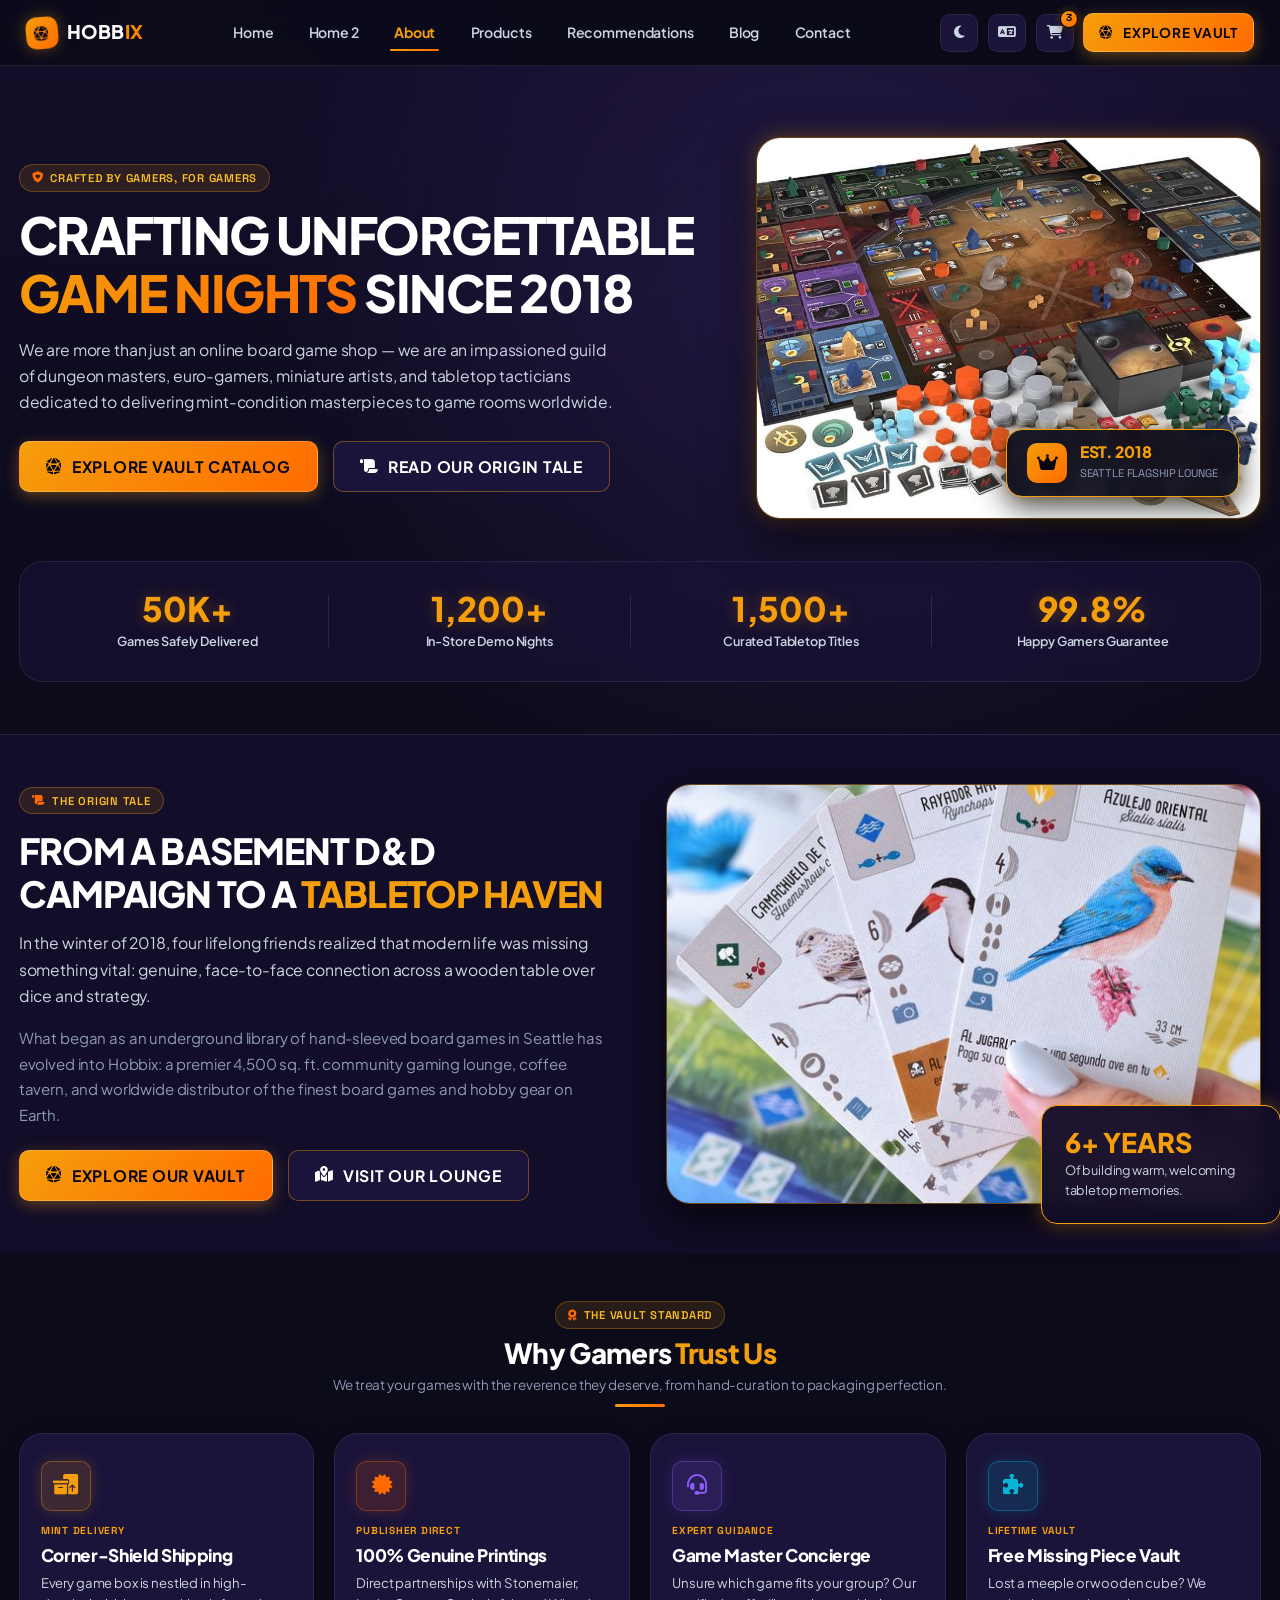
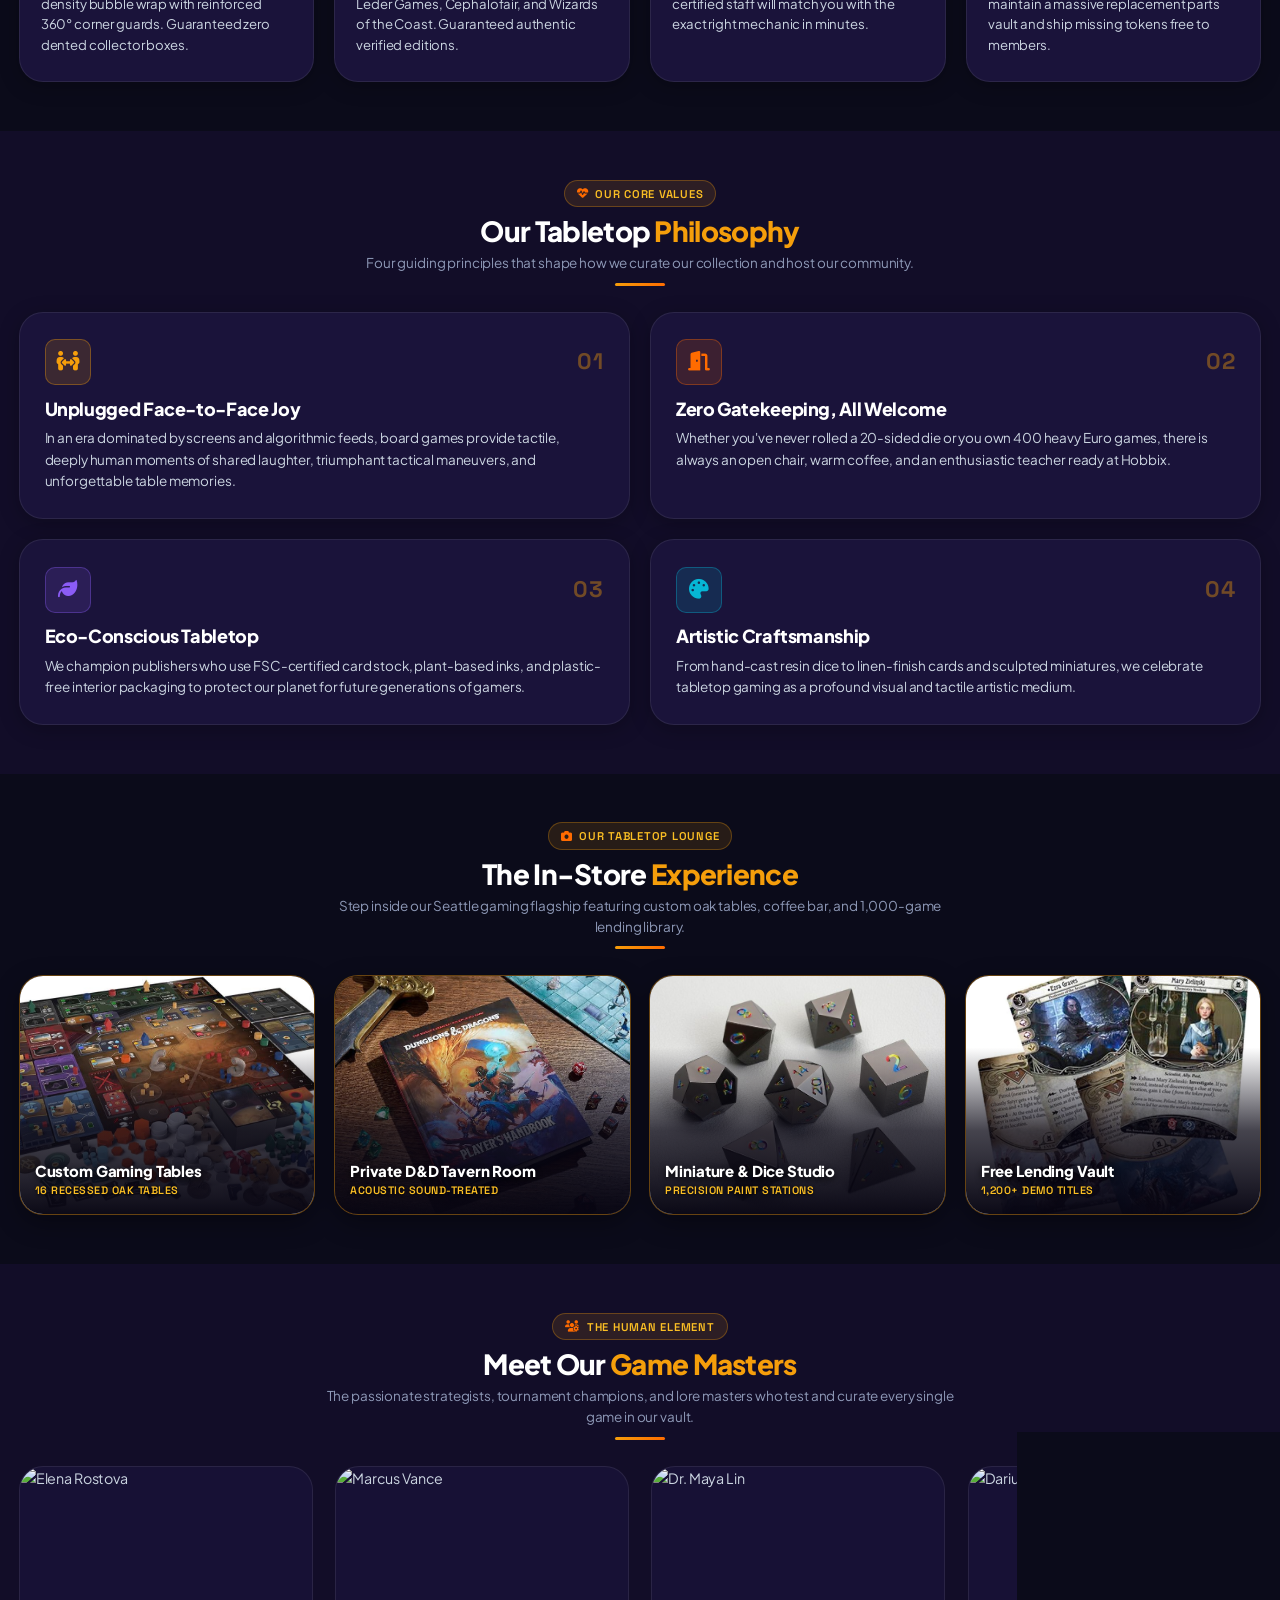
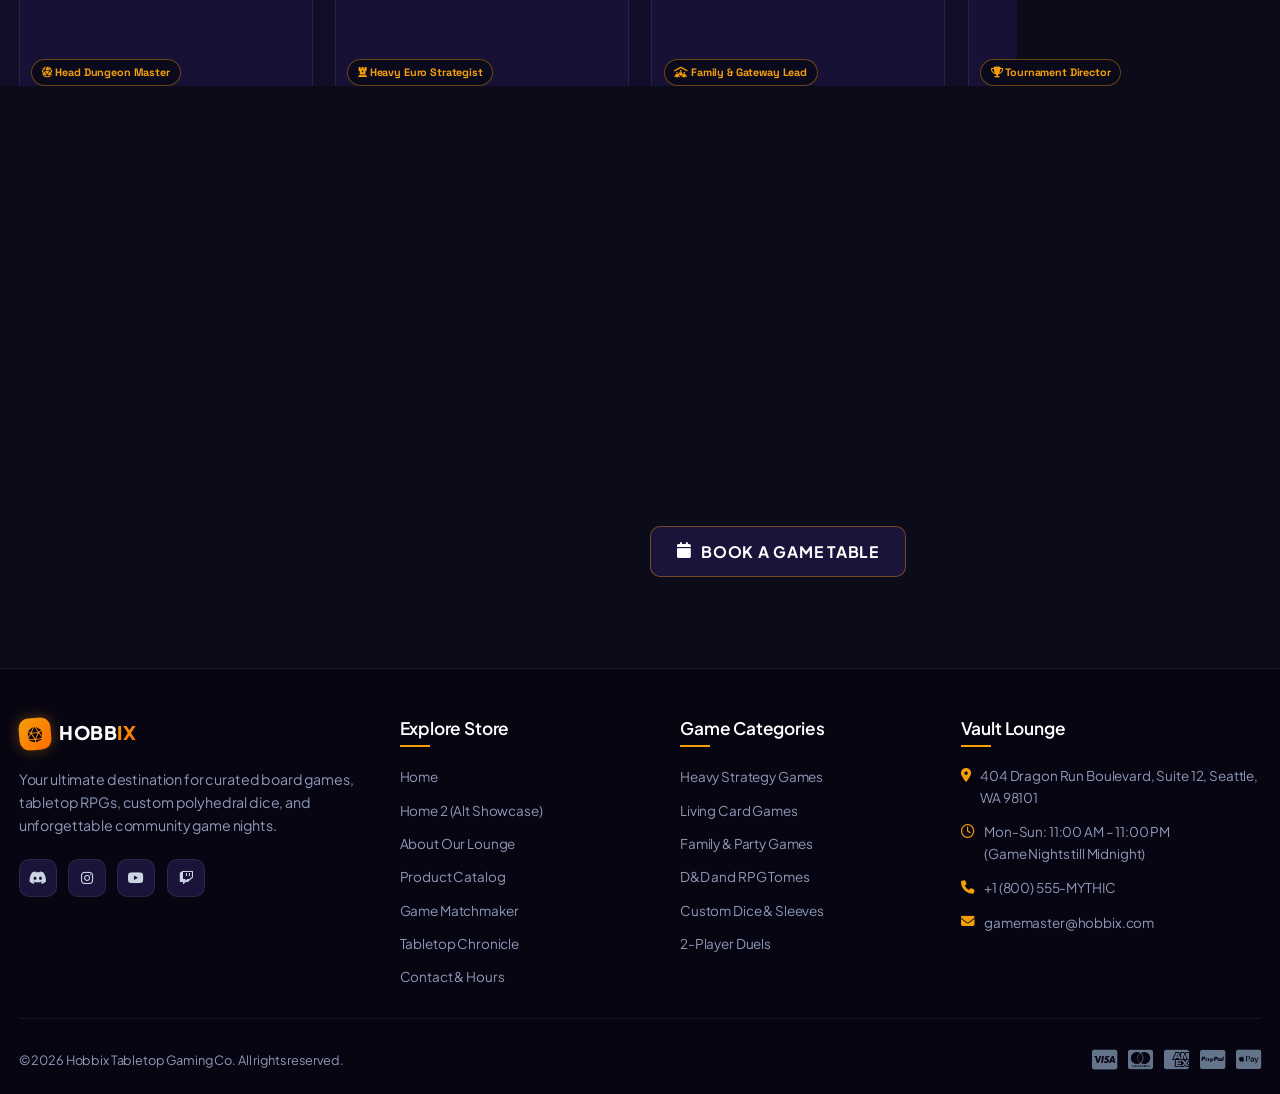
==== about.html @ ba794917 "first commit" ====
<!DOCTYPE html>
<html lang="en">
<head>
  <meta charset="UTF-8">
  <meta name="viewport" content="width=device-width, initial-scale=1.0">
  <title>Hobbix | About Our Tabletop Lounge & Story</title>
  <meta name="description" content="Learn about Hobbix - our story, gaming philosophy, dedicated tabletop lounge, community game nights, and passion for face-to-face board gaming.">
  
  <link rel="icon" type="image/svg+xml" href="favicon.svg">
  <!-- Font Awesome 6.5.1 CDN -->
  <link rel="stylesheet" href="https://cdnjs.cloudflare.com/ajax/libs/font-awesome/6.5.1/css/all.min.css">
  <!-- Stylesheet -->
  <link rel="stylesheet" href="css/style.css">
</head>
<body>

  <!-- ==================== GLOBAL HEADER ==================== -->
  <header class="site-header" id="site-header">
    <div class="container header-inner">
      <a href="index.html" class="brand-logo" aria-label="Hobbix Home">
        <div class="brand-icon"><i class="fa-solid fa-dice-d20"></i></div>
        <span class="brand-text">HOBB<span>IX</span></span>
      </a>

      <nav class="nav-menu" aria-label="Main Navigation">
        <a href="index.html" class="nav-link">Home</a>
        <a href="home-2.html" class="nav-link">Home 2</a>
        <a href="about.html" class="nav-link active">About</a>
        <a href="products.html" class="nav-link">Products</a>
        <a href="recommendations.html" class="nav-link">Recommendations</a>
        <a href="blog.html" class="nav-link">Blog</a>
        <a href="contact.html" class="nav-link">Contact</a>
      </nav>

      <div class="header-actions">
        <!-- Theme Toggle -->
        <button class="header-action-btn theme-toggle-btn" id="theme-toggle-btn" onclick="toggleTheme()" title="Toggle Dark/Light Mode" aria-label="Toggle Theme">
          <i class="fa-solid fa-moon"></i>
        </button>
        <!-- RTL Toggle -->
        <button class="header-action-btn rtl-toggle-btn" id="rtl-toggle-btn" onclick="toggleRTL()" title="Toggle RTL/LTR Direction" aria-label="Toggle RTL">
          <i class="fa-solid fa-language"></i>
        </button>
        <button class="header-action-btn cart-btn-desktop" onclick="openCartDrawer()" title="Shopping Cart" aria-label="Shopping Cart">
          <i class="fa-solid fa-cart-shopping"></i>
          <span class="cart-count">0</span>
        </button>
        <a href="products.html" class="btn btn-primary btn-sm header-cta-btn">
          <i class="fa-solid fa-dice-d20"></i> Explore Vault
        </a>
        <button class="hamburger-btn" id="mobile-hamburger-btn" aria-label="Toggle Navigation Menu">
          <span class="hamburger-line"></span>
          <span class="hamburger-line"></span>
          <span class="hamburger-line"></span>
        </button>
      </div>
    </div>
  </header>

  <!-- Mobile Drawer -->
  <div class="mobile-nav-drawer" id="mobile-nav-drawer">
    <div style="display: flex; justify-content: space-between; align-items: center; margin-bottom: 1.5rem;">
      <a href="index.html" class="brand-logo" aria-label="Hobbix Home">
        <div class="brand-icon"><i class="fa-solid fa-dice-d20"></i></div>
        <span class="brand-text">HOBB<span>IX</span></span>
      </a>
      <button class="drawer-close-btn" id="mobile-drawer-close" onclick="window.closeMobileMenu()" aria-label="Close Navigation Menu">
        <i class="fa-solid fa-xmark"></i>
      </button>
    </div>
    <nav class="mobile-nav-links">
      <a href="index.html" class="mobile-nav-link">Home <i class="fa-solid fa-chevron-right"></i></a>
      <a href="home-2.html" class="mobile-nav-link">Home 2 <i class="fa-solid fa-chevron-right"></i></a>
      <a href="about.html" class="mobile-nav-link active">About <i class="fa-solid fa-chevron-right"></i></a>
      <a href="products.html" class="mobile-nav-link">Products <i class="fa-solid fa-chevron-right"></i></a>
      <a href="recommendations.html" class="mobile-nav-link">Recommendations <i class="fa-solid fa-chevron-right"></i></a>
      <a href="blog.html" class="mobile-nav-link">Blog <i class="fa-solid fa-chevron-right"></i></a>
      <a href="contact.html" class="mobile-nav-link">Contact <i class="fa-solid fa-chevron-right"></i></a>
    </nav>
    <div class="mobile-drawer-footer" style="display: flex; flex-direction: column; gap: 0.75rem; margin-top: 1.5rem; padding-top: 1.25rem; border-top: 1px solid rgba(255,255,255,0.08);">
      <button class="btn btn-secondary btn-block" onclick="window.closeMobileMenu(); openCartDrawer();" style="display: flex; justify-content: space-between; align-items: center; padding: 0.75rem 1rem; border-radius: var(--radius-md);">
        <span style="display: flex; align-items: center; gap: 0.5rem; font-weight: 600;"><i class="fa-solid fa-cart-shopping text-gold"></i> View Vault Cart</span>
        <span class="badge badge-gold"><span class="cart-count">0</span> Items</span>
      </button>
      <a href="products.html" class="btn btn-primary btn-block" style="display: flex; justify-content: center; align-items: center; gap: 0.5rem; padding: 0.75rem 1rem; font-weight: 700; border-radius: var(--radius-md);">
        <i class="fa-solid fa-dice-d20"></i> Explore Vault
      </a>
      <div style="display: flex; gap: 0.65rem; margin-top: 0.25rem;">
        <button class="btn btn-secondary btn-sm" onclick="toggleTheme()" style="flex: 1; padding: 0.5rem 0.65rem; font-size: 0.82rem;">
          <i class="fa-solid fa-circle-half-stroke"></i> Theme
        </button>
        <button class="btn btn-secondary btn-sm" onclick="toggleRTL()" style="flex: 1; padding: 0.5rem 0.65rem; font-size: 0.82rem;">
          <i class="fa-solid fa-language"></i> RTL / LTR
        </button>
      </div>
    </div>
  </div>
  <div class="mobile-drawer-overlay" id="mobile-drawer-overlay"></div>

  <main>
    <!-- ==================== 1. ABOUT VISUAL BRAND HERO ==================== -->
    <section class="section about-hero-section" id="about-hero">
      <div class="container">
        <div class="about-hero-grid">
          <div>
            <span class="section-tag" style="margin-bottom: 0.85rem;"><i class="fa-solid fa-shield-heart"></i> Crafted by Gamers, For Gamers</span>
            <h1 class="section-title" style="font-size: clamp(2.1rem, 4.2vw, 3.4rem); line-height: 1.15; margin-bottom: 1rem;">
              CRAFTING UNFORGETTABLE <span class="gradient-text">GAME NIGHTS</span> SINCE 2018
            </h1>
            <p style="font-size: 1.05rem; color: var(--text-secondary); line-height: 1.65; margin-bottom: 1.75rem; max-width: 600px;">
              We are more than just an online board game shop — we are an impassioned guild of dungeon masters, euro-gamers, miniature artists, and tabletop tacticians dedicated to delivering mint-condition masterpieces to game rooms worldwide.
            </p>
            <div style="display: flex; gap: 1rem; flex-wrap: wrap;">
              <a href="products.html" class="btn btn-primary">
                <i class="fa-solid fa-dice-d20"></i> Explore Vault Catalog
              </a>
              <a href="#our-story" class="btn btn-secondary">
                <i class="fa-solid fa-scroll"></i> Read Our Origin Tale
              </a>
            </div>
          </div>

          <div class="about-hero-showcase">
            <div class="about-hero-card-frame">
              <img src="asstes/Dune Imperium – Uprising.jpg" alt="Tabletop Gaming at Hobbix" class="about-hero-img">
            </div>
            <div class="about-hero-floating-badge">
              <div class="badge-icon"><i class="fa-solid fa-crown"></i></div>
              <div>
                <strong>EST. 2018</strong>
                <span>Seattle Flagship Lounge</span>
              </div>
            </div>
          </div>
        </div>

        <!-- Supporting Stats Strip -->
        <div class="stats-counter-strip">
          <div class="stat-box">
            <div class="stat-number">50K+</div>
            <div class="stat-label">Games Safely Delivered</div>
          </div>
          <div class="stat-box">
            <div class="stat-number">1,200+</div>
            <div class="stat-label">In-Store Demo Nights</div>
          </div>
          <div class="stat-box">
            <div class="stat-number">1,500+</div>
            <div class="stat-label">Curated Tabletop Titles</div>
          </div>
          <div class="stat-box">
            <div class="stat-number">99.8%</div>
            <div class="stat-label">Happy Gamers Guarantee</div>
          </div>
        </div>
      </div>
    </section>

    <!-- ==================== 2. OUR STORY ==================== -->
    <section class="section" id="our-story" style="background: var(--bg-surface);">
      <div class="container story-grid">
        <div class="story-content">
          <span class="section-tag"><i class="fa-solid fa-scroll"></i> The Origin Tale</span>
          <h2 style="font-size: 2.4rem; margin: 0.5rem 0 1rem;">FROM A BASEMENT D&D CAMPAIGN TO A <span class="text-gold">TABLETOP HAVEN</span></h2>
          <p style="font-size: 1.05rem; color: var(--text-secondary); line-height: 1.7; margin-bottom: 1rem;">
            In the winter of 2018, four lifelong friends realized that modern life was missing something vital: genuine, face-to-face connection across a wooden table over dice and strategy.
          </p>
          <p style="font-size: 1rem; color: var(--text-muted); line-height: 1.7; margin-bottom: 1.5rem;">
            What began as an underground library of hand-sleeved board games in Seattle has evolved into Hobbix: a premier 4,500 sq. ft. community gaming lounge, coffee tavern, and worldwide distributor of the finest board games and hobby gear on Earth.
          </p>
          <div style="display: flex; gap: 1rem; flex-wrap: wrap;">
            <a href="products.html" class="btn btn-primary">
              <i class="fa-solid fa-dice-d20"></i> Explore Our Vault
            </a>
            <a href="contact.html" class="btn btn-secondary">
              <i class="fa-solid fa-map-location-dot"></i> Visit Our Lounge
            </a>
          </div>
        </div>

        <div class="story-media-stack">
          <img src="asstes/Wingspan Master Collector's Edition.jpg" alt="Hobbix Tabletop Community" class="story-img-main">
          <div class="story-experience-card">
            <div style="font-family: var(--font-heading); font-size: 1.8rem; font-weight: 800; color: var(--accent-gold); line-height: 1;">
              6+ YEARS
            </div>
            <div style="font-size: 0.85rem; color: var(--text-secondary); margin-top: 0.25rem;">
              Of building warm, welcoming tabletop memories.
            </div>
          </div>
        </div>
      </div>
    </section>

    <!-- ==================== 3. WHY CHOOSE US (4 CORE PILLARS) ==================== -->
    <section class="section" id="why-choose-us">
      <div class="container">
        <div class="section-header">
          <span class="section-tag"><i class="fa-solid fa-award"></i> The Vault Standard</span>
          <h2 class="section-title">Why Gamers <span class="text-gold">Trust Us</span></h2>
          <p class="section-subtitle">We treat your games with the reverence they deserve, from hand-curation to packaging perfection.</p>
          <div class="title-divider"></div>
        </div>

        <div class="pillars-grid">
          <!-- Pillar 1 -->
          <div class="pillar-card">
            <div class="pillar-icon-box gold-glow">
              <i class="fa-solid fa-boxes-packing"></i>
            </div>
            <span class="pillar-category-tag">MINT DELIVERY</span>
            <h3 class="pillar-title">Corner-Shield Shipping</h3>
            <p class="pillar-desc">
              Every game box is nestled in high-density bubble wrap with reinforced 360° corner guards. Guaranteed zero dented collector boxes.
            </p>
          </div>

          <!-- Pillar 2 -->
          <div class="pillar-card">
            <div class="pillar-icon-box orange-glow">
              <i class="fa-solid fa-certificate"></i>
            </div>
            <span class="pillar-category-tag">PUBLISHER DIRECT</span>
            <h3 class="pillar-title">100% Genuine Printings</h3>
            <p class="pillar-desc">
              Direct partnerships with Stonemaier, Leder Games, Cephalofair, and Wizards of the Coast. Guaranteed authentic verified editions.
            </p>
          </div>

          <!-- Pillar 3 -->
          <div class="pillar-card">
            <div class="pillar-icon-box purple-glow">
              <i class="fa-solid fa-headset"></i>
            </div>
            <span class="pillar-category-tag">EXPERT GUIDANCE</span>
            <h3 class="pillar-title">Game Master Concierge</h3>
            <p class="pillar-desc">
              Unsure which game fits your group? Our certified staff will match you with the exact right mechanic in minutes.
            </p>
          </div>

          <!-- Pillar 4 -->
          <div class="pillar-card">
            <div class="pillar-icon-box cyan-glow">
              <i class="fa-solid fa-puzzle-piece"></i>
            </div>
            <span class="pillar-category-tag">LIFETIME VAULT</span>
            <h3 class="pillar-title">Free Missing Piece Vault</h3>
            <p class="pillar-desc">
              Lost a meeple or wooden cube? We maintain a massive replacement parts vault and ship missing tokens free to members.
            </p>
          </div>
        </div>
      </div>
    </section>

    <!-- ==================== 4. OUR GAMING PHILOSOPHY ==================== -->
    <section class="section" id="gaming-philosophy" style="background: var(--bg-surface);">
      <div class="container">
        <div class="section-header">
          <span class="section-tag"><i class="fa-solid fa-heart-pulse"></i> Our Core Values</span>
          <h2 class="section-title">Our Tabletop <span class="text-gold">Philosophy</span></h2>
          <p class="section-subtitle">Four guiding principles that shape how we curate our collection and host our community.</p>
          <div class="title-divider"></div>
        </div>

        <div class="philosophy-grid">
          <!-- Value 1 -->
          <div class="philosophy-card">
            <div class="philosophy-card-header">
              <div class="philosophy-icon-wrap gold"><i class="fa-solid fa-people-arrows"></i></div>
              <span class="philosophy-num">01</span>
            </div>
            <h3 class="philosophy-title">Unplugged Face-to-Face Joy</h3>
            <p class="philosophy-desc">
              In an era dominated by screens and algorithmic feeds, board games provide tactile, deeply human moments of shared laughter, triumphant tactical maneuvers, and unforgettable table memories.
            </p>
          </div>

          <!-- Value 2 -->
          <div class="philosophy-card">
            <div class="philosophy-card-header">
              <div class="philosophy-icon-wrap orange"><i class="fa-solid fa-door-open"></i></div>
              <span class="philosophy-num">02</span>
            </div>
            <h3 class="philosophy-title">Zero Gatekeeping, All Welcome</h3>
            <p class="philosophy-desc">
              Whether you've never rolled a 20-sided die or you own 400 heavy Euro games, there is always an open chair, warm coffee, and an enthusiastic teacher ready at Hobbix.
            </p>
          </div>

          <!-- Value 3 -->
          <div class="philosophy-card">
            <div class="philosophy-card-header">
              <div class="philosophy-icon-wrap purple"><i class="fa-solid fa-leaf"></i></div>
              <span class="philosophy-num">03</span>
            </div>
            <h3 class="philosophy-title">Eco-Conscious Tabletop</h3>
            <p class="philosophy-desc">
              We champion publishers who use FSC-certified card stock, plant-based inks, and plastic-free interior packaging to protect our planet for future generations of gamers.
            </p>
          </div>

          <!-- Value 4 -->
          <div class="philosophy-card">
            <div class="philosophy-card-header">
              <div class="philosophy-icon-wrap cyan"><i class="fa-solid fa-palette"></i></div>
              <span class="philosophy-num">04</span>
            </div>
            <h3 class="philosophy-title">Artistic Craftsmanship</h3>
            <p class="philosophy-desc">
              From hand-cast resin dice to linen-finish cards and sculpted miniatures, we celebrate tabletop gaming as a profound visual and tactile artistic medium.
            </p>
          </div>
        </div>
      </div>
    </section>

    <!-- ==================== 5. COMMUNITY & IN-STORE EXPERIENCE GALLERY ==================== -->
    <section class="section" id="in-store-experience">
      <div class="container">
        <div class="section-header">
          <span class="section-tag"><i class="fa-solid fa-camera"></i> Our Tabletop Lounge</span>
          <h2 class="section-title">The In-Store <span class="text-gold">Experience</span></h2>
          <p class="section-subtitle">Step inside our Seattle gaming flagship featuring custom oak tables, coffee bar, and 1,000-game lending library.</p>
          <div class="title-divider"></div>
        </div>

        <div class="experience-gallery-grid">
          <!-- Gallery Item 1 -->
          <div class="gallery-item">
            <img src="asstes/Dune Imperium – Uprising.jpg" alt="Main Gaming Lounge">
            <div class="gallery-caption">
              <div>Custom Gaming Tables</div>
              <span class="gallery-subcaption">16 Recessed Oak Tables</span>
            </div>
          </div>

          <!-- Gallery Item 2 -->
          <div class="gallery-item">
            <img src="asstes/Dungeons & Dragons 2024 Player's Handbook.jpg" alt="Private D&D Tavern Room">
            <div class="gallery-caption">
              <div>Private D&D Tavern Room</div>
              <span class="gallery-subcaption">Acoustic Sound-Treated</span>
            </div>
          </div>

          <!-- Gallery Item 3 -->
          <div class="gallery-item">
            <img src="asstes/Mythic Prismatic Metal Polyhedral Dice Set.jpg" alt="Miniature Painting Workshop">
            <div class="gallery-caption">
              <div>Miniature & Dice Studio</div>
              <span class="gallery-subcaption">Precision Paint Stations</span>
            </div>
          </div>

          <!-- Gallery Item 4 -->
          <div class="gallery-item">
            <img src="asstes/Arkham Horror The Living Card Game.jpg" alt="1000+ Title Lending Vault">
            <div class="gallery-caption">
              <div>Free Lending Vault</div>
              <span class="gallery-subcaption">1,200+ Demo Titles</span>
            </div>
          </div>
        </div>
      </div>
    </section>
    <!-- ==================== 6. MEET THE VAULT CURATORS & GAME MASTERS ==================== -->
    <section class="section" id="vault-team" style="background: var(--bg-surface);">
      <div class="container">
        <div class="section-header">
          <span class="section-tag"><i class="fa-solid fa-users-gear"></i> The Human Element</span>
          <h2 class="section-title">Meet Our <span class="text-gold">Game Masters</span></h2>
          <p class="section-subtitle">The passionate strategists, tournament champions, and lore masters who test and curate every single game in our vault.</p>
          <div class="title-divider"></div>
        </div>

        <div class="team-grid">
          <!-- Curator 1 -->
          <div class="team-card">
            <div class="team-img-wrap">
              <img src="https://images.unsplash.com/photo-1534528741775-53994a69daeb?auto=format&fit=crop&w=600&q=80" alt="Elena Rostova" class="team-img">
              <span class="team-role-badge"><i class="fa-solid fa-dice-d20"></i> Head Dungeon Master</span>
            </div>
            <div class="team-card-body">
              <h3 class="team-name">Elena Rostova</h3>
              <span class="team-specialty">Campaign Crawlers & RPG Lore</span>
              <p class="team-bio">Running D&D campaigns for 12+ years. Elena designs our custom tavern encounters and tests every dungeon crawl legacy box.</p>
              <div class="team-favorite">
                <span>Top Pick:</span> <strong>Frosthaven & Arkham Horror</strong>
              </div>
            </div>
          </div>

          <!-- Curator 2 -->
          <div class="team-card">
            <div class="team-img-wrap">
              <img src="https://images.unsplash.com/photo-1507003211169-0a1dd7228f2d?auto=format&fit=crop&w=600&q=80" alt="Marcus Vance" class="team-img">
              <span class="team-role-badge"><i class="fa-solid fa-chess-rook"></i> Heavy Euro Strategist</span>
            </div>
            <div class="team-card-body">
              <h3 class="team-name">Marcus Vance</h3>
              <span class="team-specialty">Economic Engines & Worker Placement</span>
              <p class="team-bio">Co-founder and math mastermind. If a game has zero-luck supply chain mechanics and interlocking gears, Marcus has analyzed it.</p>
              <div class="team-favorite">
                <span>Top Pick:</span> <strong>Brass: Birmingham Deluxe</strong>
              </div>
            </div>
          </div>

          <!-- Curator 3 -->
          <div class="team-card">
            <div class="team-img-wrap">
              <img src="https://images.unsplash.com/photo-1517841905240-472988babdf9?auto=format&fit=crop&w=600&q=80" alt="Dr. Maya Lin" class="team-img">
              <span class="team-role-badge"><i class="fa-solid fa-people-roof"></i> Family & Gateway Lead</span>
            </div>
            <div class="team-card-body">
              <h3 class="team-name">Dr. Maya Lin</h3>
              <span class="team-specialty">Accessible Strategy & Cozy Engines</span>
              <p class="team-bio">Cognitive psychologist and board game educator. Maya specializes in finding games that bridge 8-year-olds and grandparents seamlessly.</p>
              <div class="team-favorite">
                <span>Top Pick:</span> <strong>Wingspan & Cascadia</strong>
              </div>
            </div>
          </div>

          <!-- Curator 4 -->
          <div class="team-card">
            <div class="team-img-wrap">
              <img src="https://images.unsplash.com/photo-1500648767791-00dcc994a43e?auto=format&fit=crop&w=600&q=80" alt="Darius Cole" class="team-img">
              <span class="team-role-badge"><i class="fa-solid fa-trophy"></i> Tournament Director</span>
            </div>
            <div class="team-card-body">
              <h3 class="team-name">Darius Cole</h3>
              <span class="team-specialty">Competitive Living Cards & Duels</span>
              <p class="team-bio">Regional Magic: The Gathering and Dune: Imperium finalist. Darius oversees Friday Commander Nights and regional leaderboard leagues.</p>
              <div class="team-favorite">
                <span>Top Pick:</span> <strong>Dune: Imperium – Uprising</strong>
              </div>
            </div>
          </div>
        </div>

        <!-- Join the Guild CTA Ribbon inside Section 6 -->
        <div class="pre-footer-cta-card">
          <span class="badge badge-gold" style="margin-bottom: 0.75rem;"><i class="fa-solid fa-compass"></i> Begin Your Quest</span>
          <h2 class="pre-footer-cta-title">READY FOR YOUR <span class="gradient-text">NEXT GAME NIGHT?</span></h2>
          <p class="pre-footer-cta-desc">
            Browse our handpicked inventory or reserve a table in our Seattle gaming lounge for this Friday night!
          </p>
          <div class="pre-footer-cta-actions">
            <a href="products.html" class="btn btn-primary"><i class="fa-solid fa-cart-shopping"></i> Shop Board Games</a>
            <a href="contact.html" class="btn btn-secondary"><i class="fa-solid fa-calendar"></i> Book a Game Table</a>
          </div>
        </div>
      </div>
    </section>
  </main>

  <!-- Complete Footer -->
  <footer class="site-footer">
    <div class="container">
      <div class="footer-top-grid">
        <div class="footer-brand">
          <a href="index.html" class="brand-logo" aria-label="Hobbix Home">
            <div class="brand-icon"><i class="fa-solid fa-dice-d20"></i></div>
            <span class="brand-text">HOBB<span>IX</span></span>
          </a>
          <p>
            Your ultimate destination for curated board games, tabletop RPGs, custom polyhedral dice, and unforgettable community game nights.
          </p>
          <div class="footer-social-links">
            <a href="#" class="footer-social-btn" aria-label="Discord"><i class="fa-brands fa-discord"></i></a>
            <a href="#" class="footer-social-btn" aria-label="Instagram"><i class="fa-brands fa-instagram"></i></a>
            <a href="#" class="footer-social-btn" aria-label="YouTube"><i class="fa-brands fa-youtube"></i></a>
            <a href="#" class="footer-social-btn" aria-label="Twitch"><i class="fa-brands fa-twitch"></i></a>
          </div>
        </div>

        <div class="footer-column">
          <h4>Explore Store</h4>
          <ul class="footer-links-list">
            <li><a href="index.html">Home</a></li>
            <li><a href="home-2.html">Home 2 (Alt Showcase)</a></li>
            <li><a href="about.html">About Our Lounge</a></li>
            <li><a href="products.html">Product Catalog</a></li>
            <li><a href="recommendations.html">Game Matchmaker</a></li>
            <li><a href="blog.html">Tabletop Chronicle</a></li>
            <li><a href="contact.html">Contact & Hours</a></li>
          </ul>
        </div>

        <div class="footer-column">
          <h4>Game Categories</h4>
          <ul class="footer-links-list">
            <li><a href="products.html">Heavy Strategy Games</a></li>
            <li><a href="products.html">Living Card Games</a></li>
            <li><a href="products.html">Family & Party Games</a></li>
            <li><a href="products.html">D&D and RPG Tomes</a></li>
            <li><a href="products.html">Custom Dice & Sleeves</a></li>
            <li><a href="products.html">2-Player Duels</a></li>
          </ul>
        </div>

        <div class="footer-column">
          <h4>Vault Lounge</h4>
          <ul class="footer-contact-info">
            <li>
              <i class="fa-solid fa-location-dot"></i>
              <span>404 Dragon Run Boulevard, Suite 12, Seattle, WA 98101</span>
            </li>
            <li>
              <i class="fa-regular fa-clock"></i>
              <span>Mon-Sun: 11:00 AM – 11:00 PM<br>(Game Nights till Midnight)</span>
            </li>
            <li>
              <i class="fa-solid fa-phone"></i>
              <span>+1 (800) 555-MYTHIC</span>
            </li>
            <li>
              <i class="fa-solid fa-envelope"></i>
              <span>gamemaster@hobbix.com</span>
            </li>
          </ul>
        </div>
      </div>

      <div class="footer-bottom">
        <p>&copy; 2026 Hobbix Tabletop Gaming Co. All rights reserved.</p>
        <div class="footer-payment-badges">
          <i class="fa-brands fa-cc-visa" title="Visa"></i>
          <i class="fa-brands fa-cc-mastercard" title="MasterCard"></i>
          <i class="fa-brands fa-cc-amex" title="American Express"></i>
          <i class="fa-brands fa-cc-paypal" title="PayPal"></i>
          <i class="fa-brands fa-cc-apple-pay" title="Apple Pay"></i>
        </div>
      </div>
    </div>
  </footer>

  <!-- Global Drawers & Modals -->
  <div class="side-drawer" id="cart-drawer">
    <div class="drawer-header">
      <h3><i class="fa-solid fa-cart-shopping text-gold"></i> Your Vault Cart (<span class="cart-count">0</span>)</h3>
      <button class="drawer-close-btn" onclick="closeCartDrawer()" aria-label="Close Cart"><i class="fa-solid fa-xmark"></i></button>
    </div>
    <div class="cart-free-shipping">
      <div id="free-shipping-status">Add <strong>$75.00</strong> more for Free Delivery</div>
      <div class="shipping-progress-bar"><div class="shipping-progress-fill" id="shipping-progress-fill"></div></div>
    </div>
    <div class="cart-body" id="cart-items-list"></div>
    <div class="cart-footer">
      <div class="cart-summary-row">
        <span>Subtotal</span><span id="cart-subtotal-amount" class="font-mono">$0.00</span>
      </div>
      <div class="cart-summary-row">
        <span>Estimated Shipping</span><span style="color: var(--accent-emerald);">Calculated at Checkout</span>
      </div>
      <div class="cart-summary-row total">
        <span>Total</span><span id="cart-total-amount">$0.00</span>
      </div>
      <div class="cart-actions">
        <button class="btn btn-primary" onclick="handlePlaceOrder()"><i class="fa-solid fa-bag-shopping"></i> Place Order</button>
        <button class="btn btn-secondary btn-sm" onclick="closeCartDrawer()">Continue Browsing</button>
      </div>
    </div>
  </div>

  <div class="modal" id="search-modal">
    <div class="modal-content search-modal-box">
      <button class="modal-close-btn" onclick="closeSearchModal()" aria-label="Close Search"><i class="fa-solid fa-xmark"></i></button>
      <div class="modal-body">
        <div class="search-input-wrapper">
          <i class="fa-solid fa-magnifying-glass"></i>
          <input type="text" class="search-input" id="global-search-input" placeholder="Search 1,500+ board games, expansions, dice, RPGs...">
        </div>
        <div class="search-results-list" id="search-results-list"></div>
      </div>
    </div>
  </div>

  <div class="modal" id="quickview-modal">
    <div class="modal-content" style="max-width: 780px;">
      <button class="modal-close-btn" onclick="closeQuickView()" aria-label="Close Quick View"><i class="fa-solid fa-xmark"></i></button>
      <div class="modal-body" id="quickview-modal-body"></div>
    </div>
  </div>

  <div class="mobile-drawer-overlay" id="modal-overlay-backdrop" onclick="closeCartDrawer()"></div>
  <div class="toast-container" id="toast-container"></div>
  <button class="back-to-top" id="back-to-top-btn" aria-label="Scroll to top"><i class="fa-solid fa-chevron-up"></i></button>

  <script src="js/data.js"></script>
  <script src="js/main.js"></script>
  <script src="js/pages.js"></script>
</body>
</html>
---- css/style.css ----
/* ==========================================================================
   HOBBIX - HOBBY & BOARD GAMES STORE
   Dark Gaming-Store Aesthetic Stylesheet
   Color Palette: Deep Navy & Dark Purple, Lighter Purple Cards, Gold & Orange Accents
   ========================================================================== */

/* --- GOOGLE FONTS IMPORT --- */
@import url('https://fonts.googleapis.com/css2?family=Caveat:wght@600;700&family=Cinzel:wght@700;800;900&family=Inter:wght@300;400;500;600;700&family=Outfit:wght@400;500;600;700;800;900&family=Plus+Jakarta+Sans:wght@400;500;600;700;800&family=Space+Grotesk:wght@500;600;700&display=swap');

/* --- CSS ROOT VARIABLES --- */
:root {
  /* Theme Backgrounds */
  --bg-darkest: #070512;
  --bg-main: #0b0b1a;
  --bg-surface: #120d28;
  --bg-card: #1a133a;
  --bg-card-hover: #24194d;
  --bg-card-lighter: #2f2163;
  --bg-overlay: rgba(7, 5, 18, 0.85);
  
  /* Glassmorphism & Translucencies */
  --glass-bg: rgba(26, 19, 58, 0.75);
  --glass-border: rgba(255, 255, 255, 0.08);
  --glass-border-hover: rgba(245, 158, 11, 0.4);
  --glass-border-orange: rgba(255, 107, 0, 0.4);
  
  /* Primary & Accent Colors */
  --accent-gold: #f59e0b;
  --accent-gold-light: #fbbf24;
  --accent-gold-glow: rgba(245, 158, 11, 0.25);
  --accent-orange: #ff6b00;
  --accent-orange-light: #ff8c33;
  --accent-orange-glow: rgba(255, 107, 0, 0.25);
  --accent-purple: #8b5cf6;
  --accent-purple-glow: rgba(139, 92, 246, 0.25);
  --accent-cyan: #06b6d4;
  --accent-emerald: #10b981;
  --accent-crimson: #ef4444;

  /* Text Colors */
  --text-primary: #ffffff;
  --text-secondary: #cbd5e1;
  --text-muted: #8e99b7;
  --text-dim: #64748b;
  
  /* Gradients */
  --gradient-gold: linear-gradient(135deg, #f59e0b 0%, #ff6b00 100%);
  --gradient-gold-reverse: linear-gradient(135deg, #ff6b00 0%, #f59e0b 100%);
  --gradient-purple: linear-gradient(135deg, #1e1346 0%, #120d28 100%);
  --gradient-card: linear-gradient(180deg, rgba(32, 23, 71, 0.9) 0%, rgba(20, 14, 46, 0.95) 100%);
  --gradient-hero: linear-gradient(180deg, rgba(11, 11, 26, 0.2) 0%, rgba(11, 11, 26, 0.95) 100%);
  --gradient-badge: linear-gradient(90deg, #ff6b00, #f59e0b);
  --gradient-glow: radial-gradient(circle at 50% 50%, rgba(245, 158, 11, 0.15), transparent 70%);

  /* Typography - Modern, User-Friendly & Professional */
  --font-heading: 'Plus Jakarta Sans', 'Outfit', -apple-system, BlinkMacSystemFont, 'Segoe UI', Roboto, sans-serif;
  --font-body: 'Plus Jakarta Sans', 'Inter', -apple-system, BlinkMacSystemFont, 'Segoe UI', Roboto, sans-serif;
  --font-mono: 'Space Grotesk', monospace;

  /* Shadows & Glows */
  --shadow-sm: 0 2px 8px rgba(0, 0, 0, 0.4);
  --shadow-md: 0 8px 24px rgba(0, 0, 0, 0.5);
  --shadow-lg: 0 16px 36px rgba(0, 0, 0, 0.65);
  --shadow-gold: 0 0 20px rgba(245, 158, 11, 0.35);
  --shadow-orange: 0 0 20px rgba(255, 107, 0, 0.35);
  --shadow-purple: 0 0 25px rgba(139, 92, 246, 0.25);
  
  /* Borders & Radius */
  --radius-sm: 6px;
  --radius-md: 10px;
  --radius-lg: 16px;
  --radius-xl: 24px;
  --radius-full: 9999px;
  
  /* Transitions */
  --transition-fast: 0.15s ease;
  --transition-normal: 0.3s cubic-bezier(0.4, 0, 0.2, 1);
  --transition-slow: 0.5s cubic-bezier(0.4, 0, 0.2, 1);

  /* Layout & Compact Spacing System */
  --header-height: 66px;
  --container-max: 1320px;
  --container-pad: 1.25rem;
}

/* ==========================================================================
   LIGHT THEME VARIABLES & SYSTEM OVERRIDES
   ========================================================================== */
[data-theme="light"] {
  color-scheme: light;
  
  /* Theme Backgrounds */
  --bg-darkest: #eef2f6;
  --bg-main: #f8fafc;
  --bg-surface: #ffffff;
  --bg-card: #ffffff;
  --bg-card-hover: #f1f5f9;
  --bg-card-lighter: #e2e8f0;
  --bg-overlay: rgba(15, 23, 42, 0.65);

  /* Glassmorphism & Translucencies */
  --glass-bg: rgba(255, 255, 255, 0.92);
  --glass-border: rgba(15, 23, 42, 0.09);
  --glass-border-hover: rgba(245, 158, 11, 0.6);
  --glass-border-orange: rgba(255, 107, 0, 0.6);

  /* Text Colors */
  --text-primary: #0f172a;
  --text-secondary: #334155;
  --text-muted: #64748b;
  --text-dim: #94a3b8;

  /* Gradients */
  --gradient-purple: linear-gradient(135deg, #f1f5f9 0%, #e2e8f0 100%);
  --gradient-card: linear-gradient(180deg, #ffffff 0%, #f8fafc 100%);
  --gradient-hero: linear-gradient(180deg, rgba(248, 250, 252, 0.2) 0%, rgba(248, 250, 252, 0.98) 100%);

  /* Shadows */
  --shadow-sm: 0 2px 8px rgba(15, 23, 42, 0.05);
  --shadow-md: 0 8px 24px rgba(15, 23, 42, 0.08);
  --shadow-lg: 0 16px 36px rgba(15, 23, 42, 0.12);
  --shadow-gold: 0 0 20px rgba(245, 158, 11, 0.2);
  --shadow-orange: 0 0 20px rgba(255, 107, 0, 0.2);
  --shadow-purple: 0 0 25px rgba(139, 92, 246, 0.15);
}

[data-theme="light"] body {
  background-color: var(--bg-main);
  background-image: 
    radial-gradient(circle at 15% 15%, rgba(139, 92, 246, 0.05) 0%, transparent 40%),
    radial-gradient(circle at 85% 80%, rgba(255, 107, 0, 0.04) 0%, transparent 40%),
    radial-gradient(circle at 50% 50%, rgba(245, 158, 11, 0.03) 0%, transparent 60%);
  color: var(--text-secondary);
}

/* --- HEADER & NAVIGATION --- */
[data-theme="light"] .site-header {
  background: rgba(255, 255, 255, 0.94);
  border-bottom: 1px solid rgba(15, 23, 42, 0.08);
  box-shadow: 0 2px 10px rgba(15, 23, 42, 0.03);
}

[data-theme="light"] .site-header.scrolled {
  background: rgba(255, 255, 255, 0.98);
  border-bottom-color: rgba(245, 158, 11, 0.3);
  box-shadow: 0 6px 20px rgba(15, 23, 42, 0.08);
}

[data-theme="light"] .brand-logo {
  color: #0f172a;
}

[data-theme="light"] .brand-text {
  color: #0f172a;
}

[data-theme="light"] .nav-link {
  color: #334155;
}

[data-theme="light"] .nav-link:hover {
  color: #b45309;
}

[data-theme="light"] .nav-link.active {
  color: #d97706;
}

[data-theme="light"] .header-action-btn {
  background: #f1f5f9;
  border-color: rgba(15, 23, 42, 0.08);
  color: #334155;
}

[data-theme="light"] .header-action-btn:hover {
  background: #e2e8f0;
  border-color: var(--accent-gold);
  color: #b45309;
}

.header-cta-btn {
  padding: 0.45rem 1.15rem;
  font-size: 0.82rem;
  font-weight: 700;
  border-radius: var(--radius-full);
  display: inline-flex;
  align-items: center;
  gap: 0.45rem;
  white-space: nowrap;
}

@media (max-width: 768px) {
  .header-cta-btn,
  .cart-btn-desktop {
    display: none !important;
  }
}

[data-theme="light"] .hamburger-btn {
  background: #f1f5f9;
  border-color: rgba(15, 23, 42, 0.08);
}

[data-theme="light"] .hamburger-line {
  background: #0f172a;
}

[data-theme="light"] .mobile-nav-drawer {
  background: #ffffff;
  border-left-color: rgba(15, 23, 42, 0.1);
  color: #0f172a;
  box-shadow: -10px 0 30px rgba(15, 23, 42, 0.15);
}

[data-theme="light"] .mobile-nav-link {
  color: #334155;
  border-bottom-color: rgba(15, 23, 42, 0.06);
}

[data-theme="light"] .mobile-nav-link:hover,
[data-theme="light"] .mobile-nav-link.active {
  color: #d97706;
}

[data-theme="light"] .mobile-drawer-overlay {
  background: rgba(15, 23, 42, 0.6);
}

/* --- HERO BANNER & SPOTLIGHTS (INDEX) --- */
[data-theme="light"] .hero-banner-main {
  background: linear-gradient(135deg, #ffffff 0%, #f1f5f9 50%, #e2e8f0 100%);
  border-bottom: 1px solid rgba(15, 23, 42, 0.08);
}

.page-hero-banner {
  background: radial-gradient(circle at 50% 25%, rgba(139, 92, 246, 0.15) 0%, transparent 60%), linear-gradient(180deg, rgba(18, 13, 40, 0.95) 0%, var(--bg-main) 100%);
  border-bottom: 1px solid var(--glass-border);
  padding: 3.5rem 0 2.5rem;
}

[data-theme="light"] .page-hero-banner {
  background: radial-gradient(circle at 50% 20%, rgba(245, 158, 11, 0.08) 0%, transparent 60%), linear-gradient(180deg, #ffffff 0%, #f8fafc 100%) !important;
  border-bottom: 1px solid rgba(15, 23, 42, 0.08) !important;
}

[data-theme="light"] .breadcrumb-trail {
  color: #64748b !important;
}

[data-theme="light"] .breadcrumb-link {
  color: #475569 !important;
}

[data-theme="light"] .breadcrumb-link:hover {
  color: #d97706 !important;
}

[data-theme="light"] .breadcrumb-current {
  color: #d97706 !important;
}

[data-theme="light"] .blog-author-header-chip {
  background: #ffffff !important;
  border: 1px solid rgba(15, 23, 42, 0.1) !important;
  box-shadow: 0 2px 8px rgba(15, 23, 42, 0.04) !important;
}

[data-theme="light"] .hero-banner-bg {
  opacity: 0.55;
  filter: brightness(1.02) contrast(1.15) saturate(1.2);
}

[data-theme="light"] .hero-overlay-glow {
  background: radial-gradient(circle at 75% 40%, rgba(245, 158, 11, 0.12) 0%, transparent 60%),
              radial-gradient(circle at 20% 60%, rgba(139, 92, 246, 0.1) 0%, transparent 55%);
}

[data-theme="light"] .hero-badge-pill {
  background: rgba(255, 107, 0, 0.1);
  border-color: rgba(255, 107, 0, 0.35);
  color: #c2410c;
}

[data-theme="light"] .hero-title {
  color: #0f172a;
  text-shadow: none;
}

[data-theme="light"] .hero-title .gradient-text {
  background: linear-gradient(135deg, #d97706 0%, #ea580c 100%);
  -webkit-background-clip: text;
  -webkit-text-fill-color: transparent;
}

[data-theme="light"] .hero-desc {
  color: #334155;
}

[data-theme="light"] .hero-specs-row {
  background: rgba(255, 255, 255, 0.9);
  border-color: rgba(15, 23, 42, 0.12);
  box-shadow: 0 4px 15px rgba(15, 23, 42, 0.06);
}

[data-theme="light"] .hero-spec-item {
  color: #475569;
}

[data-theme="light"] .hero-spec-item strong {
  color: #0f172a;
}

[data-theme="light"] .hero-showcase-card {
  background: #ffffff;
  border: 1px solid rgba(245, 158, 11, 0.35);
  box-shadow: 0 16px 36px rgba(15, 23, 42, 0.08), 0 0 25px rgba(245, 158, 11, 0.12);
}

[data-theme="light"] .hero-floating-badge {
  background: rgba(255, 255, 255, 0.95);
  border: 1px solid var(--accent-gold);
  box-shadow: 0 8px 24px rgba(15, 23, 42, 0.1);
}

[data-theme="light"] .hero-floating-badge span {
  color: #64748b;
}

[data-theme="light"] .hero-floating-badge strong {
  color: #d97706;
}

/* --- DUAL PROMOTIONAL CARDS --- */
[data-theme="light"] .promo-banner {
  background: #ffffff;
  border-color: rgba(15, 23, 42, 0.12);
  box-shadow: 0 10px 30px rgba(15, 23, 42, 0.08);
}

[data-theme="light"] .promo-image-box {
  border-color: rgba(245, 158, 11, 0.4);
  box-shadow: 0 8px 24px rgba(15, 23, 42, 0.12);
}

[data-theme="light"] .promo-product-image {
  opacity: 1;
}

[data-theme="light"] .promo-content h3 {
  color: #0f172a;
}

[data-theme="light"] .promo-content p {
  color: #334155;
}

[data-theme="light"] .promo-perk-pill {
  background: rgba(241, 245, 249, 0.9);
  border-color: rgba(15, 23, 42, 0.08);
  color: #334155;
}

/* --- BENEFITS STRIP --- */
[data-theme="light"] .benefits-strip {
  background: #f8fafc;
  border-color: rgba(15, 23, 42, 0.06);
}

[data-theme="light"] .benefit-card {
  background: #ffffff;
  border-color: rgba(15, 23, 42, 0.08);
  box-shadow: 0 2px 8px rgba(15, 23, 42, 0.04);
}

[data-theme="light"] .benefit-card:hover {
  background: #ffffff;
  border-color: var(--accent-gold);
  box-shadow: 0 8px 20px rgba(15, 23, 42, 0.08);
}

[data-theme="light"] .benefit-text h4 {
  color: #0f172a;
}

[data-theme="light"] .benefit-text p {
  color: #475569;
}

/* --- CATEGORY CARDS & EXPLORER --- */
[data-theme="light"] .category-card {
  background: #ffffff;
  border-color: rgba(15, 23, 42, 0.08);
  box-shadow: 0 4px 16px rgba(15, 23, 42, 0.04);
}

[data-theme="light"] .category-card:hover {
  background: #ffffff;
  border-color: var(--accent-gold);
  box-shadow: 0 12px 28px rgba(15, 23, 42, 0.1);
}

[data-theme="light"] .category-card h4 {
  color: #0f172a;
}

[data-theme="light"] .hex-cat-card {
  background: #ffffff;
  border-color: rgba(15, 23, 42, 0.08);
  box-shadow: 0 4px 16px rgba(15, 23, 42, 0.04);
}

[data-theme="light"] .hex-cat-card:hover {
  background: #ffffff;
  border-color: var(--accent-gold);
  box-shadow: 0 12px 28px rgba(15, 23, 42, 0.1), 0 0 15px rgba(245, 158, 11, 0.2);
}

[data-theme="light"] .hex-cat-icon {
  background: rgba(245, 158, 11, 0.1);
  border-color: rgba(245, 158, 11, 0.25);
  color: #d97706;
}

[data-theme="light"] .hex-cat-card h4 {
  color: #0f172a;
}

[data-theme="light"] .hex-cat-count {
  color: #64748b;
}

/* --- GAME CARDS & PRODUCT CARDS --- */
[data-theme="light"] .game-card {
  background: #ffffff;
  border: 1px solid rgba(15, 23, 42, 0.08);
  border-top: 1px solid rgba(15, 23, 42, 0.04);
  box-shadow: 0 4px 16px rgba(15, 23, 42, 0.05);
}

[data-theme="light"] .game-card:hover {
  background: #ffffff;
  border-color: rgba(245, 158, 11, 0.5);
  box-shadow: 0 16px 36px rgba(15, 23, 42, 0.12), 0 0 25px rgba(245, 158, 11, 0.15);
}

[data-theme="light"] .card-media {
  background: #f1f5f9;
}

[data-theme="light"] .card-gradient-overlay {
  background: linear-gradient(180deg, transparent 0%, rgba(255, 255, 255, 0.8) 100%);
}

[data-theme="light"] .card-badge-glow {
  background: rgba(255, 255, 255, 0.95);
  border: 1px solid var(--accent-gold);
  color: #b45309;
  box-shadow: 0 2px 8px rgba(15, 23, 42, 0.1);
}

[data-theme="light"] .btn-quick-action {
  background: rgba(255, 255, 255, 0.92);
  border: 1px solid rgba(15, 23, 42, 0.12);
  color: #334155;
  box-shadow: 0 2px 8px rgba(15, 23, 42, 0.08);
}

[data-theme="light"] .btn-quick-action:hover {
  background: var(--gradient-gold);
  color: #070512;
}

[data-theme="light"] .product-title {
  color: #0f172a;
}

[data-theme="light"] .product-title:hover,
[data-theme="light"] .game-card:hover .product-title {
  color: #d97706;
}

[data-theme="light"] .spec-chip {
  background: #f1f5f9;
  border-color: rgba(15, 23, 42, 0.08);
  color: #475569;
}

[data-theme="light"] .card-divider {
  background: rgba(15, 23, 42, 0.06);
}

[data-theme="light"] .price-current {
  color: #d97706;
  text-shadow: none;
}

[data-theme="light"] .price-original {
  color: #94a3b8;
}

[data-theme="light"] .btn-add-cart {
  background: rgba(245, 158, 11, 0.12);
  border-color: rgba(245, 158, 11, 0.4);
  color: #b45309;
}

[data-theme="light"] .btn-add-cart:hover {
  background: var(--gradient-gold);
  color: #070512;
}

/* --- BUTTONS & CONTROLS --- */
[data-theme="light"] .btn-secondary {
  background: #ffffff;
  border-color: rgba(15, 23, 42, 0.12);
  color: #0f172a;
  box-shadow: 0 2px 6px rgba(15, 23, 42, 0.04);
}

[data-theme="light"] .btn-secondary:hover {
  background: #f8fafc;
  border-color: var(--accent-gold);
  color: #b45309;
  box-shadow: 0 4px 14px rgba(15, 23, 42, 0.08);
}

[data-theme="light"] .btn-outline {
  border-color: rgba(15, 23, 42, 0.2);
  color: #0f172a;
}

[data-theme="light"] .btn-outline:hover {
  border-color: var(--accent-orange);
  background: rgba(255, 107, 0, 0.08);
  color: #ea580c;
}

/* --- TABS --- */
[data-theme="light"] .tab-btn {
  background: #f1f5f9;
  border-color: rgba(15, 23, 42, 0.08);
  color: #475569;
}

[data-theme="light"] .tab-btn:hover {
  color: #0f172a;
  border-color: rgba(15, 23, 42, 0.2);
}

[data-theme="light"] .tab-btn.active {
  background: var(--gradient-gold);
  color: #070512;
  border-color: transparent;
}

/* --- LIVE GAME NIGHTS CTA --- */
[data-theme="light"] .game-night-cta {
  border: 1px solid rgba(15, 23, 42, 0.08);
  box-shadow: 0 12px 32px rgba(15, 23, 42, 0.06);
}

[data-theme="light"] .game-night-cta-bg {
  background: linear-gradient(135deg, #ffffff 0%, #f8fafc 50%, #f1f5f9 100%);
}

[data-theme="light"] .game-night-cta-bg::before {
  background:
    radial-gradient(circle at 80% 50%, rgba(245, 158, 11, 0.08) 0%, transparent 55%),
    radial-gradient(circle at 20% 80%, rgba(139, 92, 246, 0.06) 0%, transparent 50%);
}

[data-theme="light"] .game-night-text h2 {
  color: #0f172a;
}

[data-theme="light"] .game-night-text p {
  color: #334155;
}

[data-theme="light"] .game-night-perk {
  color: #334155;
}

[data-theme="light"] .game-night-stat {
  background: #ffffff;
  border-color: rgba(15, 23, 42, 0.08);
  box-shadow: 0 4px 12px rgba(15, 23, 42, 0.04);
}

[data-theme="light"] .game-night-stat-label {
  color: #64748b;
}

/* --- REVIEWS WALL & TESTIMONIALS --- */
[data-theme="light"] .testimonials-section {
  background: #f8fafc;
}

[data-theme="light"] .trust-metric-card {
  background: #ffffff;
  border-color: rgba(15, 23, 42, 0.08);
  box-shadow: 0 4px 16px rgba(15, 23, 42, 0.04);
}

[data-theme="light"] .trust-metric-card:hover {
  border-color: rgba(245, 158, 11, 0.4);
  box-shadow: 0 10px 24px rgba(15, 23, 42, 0.08);
}

[data-theme="light"] .trust-metric-val {
  color: #0f172a;
}

[data-theme="light"] .trust-metric-lbl {
  color: #64748b;
}

[data-theme="light"] .testimonial-filter-chip {
  background: #ffffff;
  border-color: rgba(15, 23, 42, 0.09);
  color: #475569;
}

[data-theme="light"] .testimonial-filter-chip:hover {
  border-color: var(--accent-gold);
  color: #b45309;
}

[data-theme="light"] .testimonial-filter-chip.active {
  background: var(--gradient-gold);
  color: #070512;
  border-color: transparent;
}

[data-theme="light"] .testimonial-card {
  background: #ffffff;
  border-color: rgba(15, 23, 42, 0.08);
  box-shadow: 0 4px 20px rgba(15, 23, 42, 0.04);
}

[data-theme="light"] .testimonial-card:hover {
  border-color: rgba(245, 158, 11, 0.4);
  box-shadow: 0 14px 32px rgba(15, 23, 42, 0.09);
}

[data-theme="light"] .testimonial-card.featured-spotlight {
  background: linear-gradient(145deg, #ffffff 0%, #fffbeb 100%);
  border-color: rgba(245, 158, 11, 0.4);
  box-shadow: 0 10px 30px rgba(245, 158, 11, 0.12);
}

[data-theme="light"] .featured-spotlight .testimonial-headline {
  color: #0f172a;
}

[data-theme="light"] .testimonial-game-tag {
  background: #f1f5f9;
  border-color: rgba(15, 23, 42, 0.08);
  color: #b45309;
}

[data-theme="light"] .testimonial-headline {
  color: #0f172a;
}

[data-theme="light"] .testimonial-body {
  color: #334155;
}

[data-theme="light"] .testimonial-footer {
  border-top-color: rgba(15, 23, 42, 0.06);
}

[data-theme="light"] .testimonial-author-name {
  color: #0f172a;
}

[data-theme="light"] .testimonial-author-role {
  color: #64748b;
}

[data-theme="light"] .testimonial-helpful-btn {
  background: #f1f5f9;
  border-color: rgba(15, 23, 42, 0.08);
  color: #64748b;
}

[data-theme="light"] .review-card {
  background: #ffffff;
  border-color: rgba(15, 23, 42, 0.08);
  box-shadow: 0 4px 16px rgba(15, 23, 42, 0.04);
}

[data-theme="light"] .review-card:hover {
  border-color: rgba(245, 158, 11, 0.35);
  box-shadow: 0 10px 24px rgba(15, 23, 42, 0.08);
}

[data-theme="light"] .review-text {
  color: #334155;
}

[data-theme="light"] .reviewer-name {
  color: #0f172a;
}

[data-theme="light"] .reviewer-label {
  color: #64748b;
}

[data-theme="light"] .reviewer-avatar {
  background: rgba(245, 158, 11, 0.1);
  border-color: rgba(245, 158, 11, 0.3);
  color: #d97706;
}

[data-theme="light"] .reviewer-info {
  border-top-color: rgba(15, 23, 42, 0.08);
}

[data-theme="light"] .review-quote-mark {
  color: rgba(245, 158, 11, 0.2);
}

/* --- EVENTS GRID --- */
[data-theme="light"] .event-card {
  background: #ffffff;
  border-color: rgba(15, 23, 42, 0.08);
  box-shadow: 0 4px 16px rgba(15, 23, 42, 0.04);
}

[data-theme="light"] .event-card:hover {
  border-color: var(--accent-gold);
  box-shadow: 0 12px 28px rgba(15, 23, 42, 0.08);
}

[data-theme="light"] .event-date-badge {
  background: rgba(255, 255, 255, 0.95);
  border-color: var(--accent-gold);
}

[data-theme="light"] .event-title {
  color: #0f172a;
}

[data-theme="light"] .event-details-list {
  color: #64748b;
}

[data-theme="light"] .seats-bar-track {
  background: rgba(15, 23, 42, 0.08);
}

/* --- NEWSLETTER SECTION --- */
[data-theme="light"] .newsletter-section {
  background: linear-gradient(180deg, #ffffff 0%, #f1f5f9 100%);
  border-top-color: rgba(15, 23, 42, 0.08);
}

[data-theme="light"] .newsletter-box {
  background: #ffffff;
  border-color: rgba(245, 158, 11, 0.35);
  box-shadow: 0 16px 40px rgba(15, 23, 42, 0.08), 0 0 25px rgba(245, 158, 11, 0.1);
}

[data-theme="light"] .newsletter-box h2 {
  color: #0f172a;
}

[data-theme="light"] .newsletter-box p {
  color: #334155;
}

[data-theme="light"] .newsletter-input {
  background: #f8fafc;
  border-color: rgba(15, 23, 42, 0.12);
  color: #0f172a;
}

/* --- SIDE DRAWERS & MODALS --- */
[data-theme="light"] .side-drawer {
  background: #ffffff;
  border-left-color: rgba(15, 23, 42, 0.1);
  box-shadow: -12px 0 40px rgba(15, 23, 42, 0.15);
}

[data-theme="light"] .drawer-header {
  background: #f8fafc;
  border-bottom-color: rgba(15, 23, 42, 0.08);
  color: #0f172a;
}

[data-theme="light"] .drawer-header h3 {
  color: #0f172a;
}

[data-theme="light"] .cart-free-shipping {
  background: rgba(245, 158, 11, 0.08);
  border-bottom-color: rgba(245, 158, 11, 0.2);
  color: #334155;
}

[data-theme="light"] .shipping-progress-bar {
  background: rgba(15, 23, 42, 0.08);
}

[data-theme="light"] .cart-item {
  border-bottom-color: rgba(15, 23, 42, 0.06);
}

[data-theme="light"] .cart-item-img {
  background: #f1f5f9;
}

[data-theme="light"] .cart-item-info h4 {
  color: #0f172a;
}

[data-theme="light"] .cart-item-price {
  color: #d97706;
}

[data-theme="light"] .cart-item-qty {
  background: #f1f5f9;
  border-color: rgba(15, 23, 42, 0.08);
  color: #0f172a;
}

[data-theme="light"] .cart-qty-num {
  color: #0f172a;
}

[data-theme="light"] .cart-footer {
  background: #f8fafc;
  border-top-color: rgba(15, 23, 42, 0.08);
  color: #334155;
}

[data-theme="light"] .cart-summary-row.total {
  color: #0f172a;
  border-top-color: rgba(15, 23, 42, 0.1);
}

[data-theme="light"] .cart-summary-row.total span:last-child {
  color: #d97706;
}

[data-theme="light"] .modal {
  background: rgba(15, 23, 42, 0.6);
}

[data-theme="light"] .modal-content {
  background: #ffffff;
  border-color: rgba(15, 23, 42, 0.1);
  box-shadow: 0 20px 60px rgba(15, 23, 42, 0.2);
}

[data-theme="light"] .modal-header {
  border-bottom-color: rgba(15, 23, 42, 0.08);
  color: #0f172a;
}

[data-theme="light"] .modal-close-btn {
  background: #f1f5f9;
  color: #64748b;
}

[data-theme="light"] .search-input {
  background: #f8fafc;
  border-color: rgba(15, 23, 42, 0.12);
  color: #0f172a;
}

[data-theme="light"] .search-result-item {
  background: #f8fafc;
  color: #0f172a;
}

[data-theme="light"] .search-result-item:hover {
  background: #f1f5f9;
  border-color: var(--accent-gold);
}

[data-theme="light"] .toast {
  background: #ffffff;
  border: 1px solid var(--accent-gold);
  color: #0f172a;
  box-shadow: 0 10px 30px rgba(15, 23, 42, 0.15), 0 0 15px rgba(245, 158, 11, 0.2);
}

[data-theme="light"] .back-to-top {
  background: #ffffff;
  border-color: var(--accent-gold);
  color: #d97706;
  box-shadow: 0 4px 15px rgba(15, 23, 42, 0.1);
}

[data-theme="light"] .back-to-top:hover {
  background: var(--gradient-gold);
  color: #070512;
}

/* --- ABOUT PAGE LIGHT MODE --- */
[data-theme="light"] .stat-box {
  background: #ffffff;
  border-color: rgba(15, 23, 42, 0.08);
  box-shadow: 0 4px 16px rgba(15, 23, 42, 0.04);
}

[data-theme="light"] .stat-number {
  color: #d97706;
}

[data-theme="light"] .story-experience-card {
  background: rgba(255, 255, 255, 0.95);
  border-color: var(--accent-gold);
  box-shadow: 0 10px 30px rgba(15, 23, 42, 0.12);
}

[data-theme="light"] .story-experience-card h3 {
  color: #0f172a;
}

[data-theme="light"] .pillar-card {
  background: #ffffff;
  border-color: rgba(15, 23, 42, 0.08);
  box-shadow: 0 4px 16px rgba(15, 23, 42, 0.04);
}

[data-theme="light"] .pillar-card:hover {
  border-color: var(--accent-gold);
  box-shadow: 0 12px 28px rgba(15, 23, 42, 0.08);
}

[data-theme="light"] .team-card {
  background: #ffffff;
  border-color: rgba(15, 23, 42, 0.08);
  box-shadow: 0 4px 16px rgba(15, 23, 42, 0.04);
}

[data-theme="light"] .team-card:hover {
  border-color: rgba(245, 158, 11, 0.5);
  box-shadow: 0 16px 36px rgba(15, 23, 42, 0.1);
}

[data-theme="light"] .team-name {
  color: #0f172a;
}

[data-theme="light"] .team-bio {
  color: #334155;
}

[data-theme="light"] .team-role-badge {
  background: rgba(255, 255, 255, 0.95);
  border-color: rgba(245, 158, 11, 0.4);
  color: #b45309;
}

[data-theme="light"] .team-favorite {
  background: #f1f5f9;
  color: #475569;
}

[data-theme="light"] .team-favorite strong {
  color: #b45309;
}

[data-theme="light"] .timeline-card {
  background: #ffffff;
  border-color: rgba(15, 23, 42, 0.08);
  box-shadow: 0 4px 16px rgba(15, 23, 42, 0.04);
}

[data-theme="light"] .timeline-title {
  color: #0f172a;
}

[data-theme="light"] .timeline-desc {
  color: #334155;
}

[data-theme="light"] .timeline-marker {
  background: #ffffff;
  box-shadow: 0 0 16px rgba(245, 158, 11, 0.25);
}

[data-theme="light"] .guarantee-card {
  background: #ffffff;
  border-color: rgba(15, 23, 42, 0.08);
  box-shadow: 0 4px 16px rgba(15, 23, 42, 0.04);
}

[data-theme="light"] .guarantee-title {
  color: #0f172a;
}

[data-theme="light"] .guarantee-desc {
  color: #334155;
}

/* --- PRODUCTS PAGE LIGHT MODE --- */
[data-theme="light"] .filter-sidebar {
  background: #ffffff;
  border-color: rgba(15, 23, 42, 0.08);
  box-shadow: 0 4px 16px rgba(15, 23, 42, 0.04);
}

[data-theme="light"] .filter-group {
  border-bottom-color: rgba(15, 23, 42, 0.06);
}

[data-theme="light"] .filter-group-title {
  color: #0f172a;
}

[data-theme="light"] .filter-checkbox-label {
  color: #334155;
}

[data-theme="light"] .filter-checkbox-label input[type="checkbox"] {
  background: #f1f5f9;
  border-color: rgba(15, 23, 42, 0.15);
}

[data-theme="light"] .products-toolbar {
  background: #ffffff;
  border-color: rgba(15, 23, 42, 0.08);
  box-shadow: 0 2px 8px rgba(15, 23, 42, 0.04);
}

[data-theme="light"] .sort-select {
  background: #f8fafc;
  border-color: rgba(15, 23, 42, 0.12);
  color: #0f172a;
}

[data-theme="light"] .guide-card {
  background: #ffffff;
  border-color: rgba(15, 23, 42, 0.08);
  box-shadow: 0 4px 16px rgba(15, 23, 42, 0.04);
}

[data-theme="light"] .guide-title {
  color: #0f172a;
}

[data-theme="light"] .guide-desc {
  color: #334155;
}

[data-theme="light"] .guide-meta-list {
  background: #f8fafc;
}

[data-theme="light"] .guide-meta-list span strong {
  color: #0f172a;
}

[data-theme="light"] .preorder-card {
  background: #ffffff;
  border-color: rgba(6, 182, 212, 0.3);
  box-shadow: 0 4px 16px rgba(15, 23, 42, 0.04);
}

[data-theme="light"] .preorder-title {
  color: #0f172a;
}

[data-theme="light"] .preorder-perk {
  background: rgba(6, 182, 212, 0.08);
  color: #0e7490;
}

[data-theme="light"] .preorder-footer {
  border-top-color: rgba(15, 23, 42, 0.08);
}

[data-theme="light"] .bundle-card {
  background: #ffffff;
  border-color: rgba(245, 158, 11, 0.35);
  box-shadow: 0 4px 16px rgba(15, 23, 42, 0.04);
}

[data-theme="light"] .bundle-title {
  color: #0f172a;
}

[data-theme="light"] .bundle-subtitle {
  color: #334155;
}

[data-theme="light"] .bundle-items-checklist {
  background: #f8fafc;
  border-color: rgba(15, 23, 42, 0.06);
}

[data-theme="light"] .bundle-item-row {
  color: #334155;
}

[data-theme="light"] .bundle-pricing-row {
  border-top-color: rgba(15, 23, 42, 0.08);
}

/* --- RECOMMENDATIONS PAGE LIGHT MODE --- */
[data-theme="light"] .rec-hero-pill {
  background: #ffffff;
  border-color: rgba(15, 23, 42, 0.1);
  color: #334155;
  box-shadow: 0 2px 6px rgba(15, 23, 42, 0.04);
}

[data-theme="light"] .rec-hero-pill:hover {
  background: var(--gradient-gold);
  color: #070512;
}

[data-theme="light"] .age-tier-card {
  background: #ffffff;
  border-color: rgba(15, 23, 42, 0.08);
  box-shadow: 0 4px 16px rgba(15, 23, 42, 0.04);
}

[data-theme="light"] .age-tier-badge {
  background: #f1f5f9;
  border-color: rgba(15, 23, 42, 0.08);
  color: #0f172a;
}

[data-theme="light"] .age-tier-title {
  color: #0f172a;
}

[data-theme="light"] .age-tier-desc {
  color: #334155;
}

[data-theme="light"] .age-tier-picks-box {
  background: #f8fafc;
  border-color: rgba(15, 23, 42, 0.06);
}

[data-theme="light"] .age-tier-picks-box strong {
  color: #b45309;
}

[data-theme="light"] .wizard-container {
  background: #ffffff;
  border-color: rgba(245, 158, 11, 0.35);
  box-shadow: 0 16px 40px rgba(15, 23, 42, 0.08);
}

[data-theme="light"] .wizard-step-node .node-num {
  background: #f1f5f9;
  border-color: rgba(15, 23, 42, 0.1);
  color: #475569;
}

[data-theme="light"] .wizard-step-node.active .node-num {
  background: var(--accent-gold);
  color: #070512;
}

[data-theme="light"] .wizard-option-card {
  background: #f8fafc;
  border-color: rgba(15, 23, 42, 0.1);
}

[data-theme="light"] .wizard-option-card:hover {
  background: #ffffff;
  border-color: rgba(245, 158, 11, 0.5);
}

[data-theme="light"] .wizard-option-card.selected {
  background: rgba(245, 158, 11, 0.08);
  border-color: var(--accent-gold);
}

[data-theme="light"] .wizard-option-card h4 {
  color: #0f172a;
}

[data-theme="light"] .wizard-option-card p {
  color: #475569;
}

/* --- BLOG PAGE LIGHT MODE --- */
[data-theme="light"] .featured-article-card {
  background: #ffffff;
  border-color: rgba(15, 23, 42, 0.08);
  box-shadow: 0 8px 24px rgba(15, 23, 42, 0.06);
}

[data-theme="light"] .article-card {
  background: #ffffff;
  border-color: rgba(15, 23, 42, 0.08);
  box-shadow: 0 4px 16px rgba(15, 23, 42, 0.04);
}

[data-theme="light"] .article-title {
  color: #0f172a;
}

[data-theme="light"] .article-excerpt {
  color: #334155;
}

/* --- CONTACT PAGE LIGHT MODE --- */
[data-theme="light"] .contact-info-card {
  background: #ffffff;
  border-color: rgba(15, 23, 42, 0.08);
  box-shadow: 0 4px 16px rgba(15, 23, 42, 0.04);
}

[data-theme="light"] .contact-info-card h4 {
  color: #0f172a;
}

[data-theme="light"] .contact-info-card p {
  color: #334155;
}

[data-theme="light"] .map-showcase-container {
  background: #ffffff;
  border-color: rgba(15, 23, 42, 0.08);
  box-shadow: 0 8px 24px rgba(15, 23, 42, 0.06);
}

[data-theme="light"] .map-details-side {
  background: #ffffff;
}

[data-theme="light"] .map-details-side h3 {
  color: #0f172a;
}

[data-theme="light"] .map-details-side p {
  color: #334155;
}

[data-theme="light"] .form-card {
  background: #ffffff;
  border-color: rgba(15, 23, 42, 0.08);
  box-shadow: 0 8px 24px rgba(15, 23, 42, 0.06);
}

[data-theme="light"] .form-group label {
  color: #0f172a;
}

[data-theme="light"] .form-control {
  background: #f8fafc;
  border-color: rgba(15, 23, 42, 0.12);
  color: #0f172a;
}

[data-theme="light"] .faq-item {
  background: #ffffff;
  border-color: rgba(15, 23, 42, 0.08);
}

[data-theme="light"] .faq-question {
  color: #0f172a;
}

[data-theme="light"] .faq-question:hover {
  color: #d97706;
}

[data-theme="light"] .faq-answer {
  color: #334155;
}

/* --- HOME 2 LIGHT MODE --- */
[data-theme="light"] .h2-hero {
  background: radial-gradient(circle at 12% 25%, rgba(139, 92, 246, 0.06) 0%, transparent 50%),
              radial-gradient(circle at 88% 75%, rgba(245, 158, 11, 0.06) 0%, transparent 50%),
              linear-gradient(180deg, #f8fafc 0%, #edf2f7 100%);
  border-bottom: 1px solid rgba(15, 23, 42, 0.08);
}

[data-theme="light"] .h2-hero-title {
  color: #0f172a;
}

[data-theme="light"] .h2-hero-desc {
  color: #334155;
}

[data-theme="light"] .h2-hero-stats {
  border-top-color: rgba(15, 23, 42, 0.08);
}

[data-theme="light"] .h2-stat-item {
  color: #475569;
}

[data-theme="light"] .flagship-nav-tabs {
  background: rgba(241, 245, 249, 0.9);
  border-color: rgba(15, 23, 42, 0.08);
}

[data-theme="light"] .flagship-tab-btn {
  color: #475569;
}

[data-theme="light"] .flagship-tab-btn:hover {
  color: #0f172a;
  background: rgba(15, 23, 42, 0.04);
}

[data-theme="light"] .flagship-tab-btn.active {
  color: #070512;
  background: var(--gradient-gold);
}

[data-theme="light"] .flagship-card {
  background: #ffffff;
  border-color: rgba(245, 158, 11, 0.35);
  box-shadow: 0 16px 36px rgba(15, 23, 42, 0.08);
}

[data-theme="light"] .flagship-title {
  color: #0f172a;
}

[data-theme="light"] .flagship-tagline {
  color: #334155;
}

[data-theme="light"] .flagship-quote {
  background: rgba(245, 158, 11, 0.08);
  color: #b45309;
}

[data-theme="light"] .flagship-spec-chip {
  background: #f1f5f9;
  border-color: rgba(15, 23, 42, 0.06);
}

[data-theme="light"] .flagship-spec-chip strong {
  color: #0f172a;
}

[data-theme="light"] .flagship-gradient-overlay {
  background: linear-gradient(180deg, rgba(255, 255, 255, 0.02) 0%, rgba(255, 255, 255, 0.95) 100%);
}

[data-theme="light"] .flagship-rank-tag {
  background: rgba(255, 255, 255, 0.9);
  border-color: rgba(15, 23, 42, 0.12);
  color: #0f172a;
}

[data-theme="light"] .market-pulse-strip {
  background: linear-gradient(90deg, #f8fafc 0%, #edf2f7 50%, #f8fafc 100%);
  border-top-color: rgba(245, 158, 11, 0.3);
  border-bottom-color: rgba(245, 158, 11, 0.3);
}

[data-theme="light"] .pulse-item {
  color: #334155;
}

[data-theme="light"] .pulse-item strong {
  color: #0f172a;
}

[data-theme="light"] .hof-filter-btn {
  background: #ffffff;
  border-color: rgba(15, 23, 42, 0.1);
  color: #475569;
  box-shadow: 0 2px 6px rgba(15, 23, 42, 0.04);
}

[data-theme="light"] .hof-filter-btn:hover {
  color: #0f172a;
  border-color: var(--accent-gold);
}

[data-theme="light"] .hof-filter-btn.active {
  background: var(--gradient-gold);
  color: #070512;
}

[data-theme="light"] .hof-grand-champion {
  background: #ffffff;
  border-color: rgba(245, 158, 11, 0.45);
  box-shadow: 0 16px 36px rgba(15, 23, 42, 0.08);
}

[data-theme="light"] .hof-champ-gradient {
  background: linear-gradient(180deg, rgba(255, 255, 255, 0.02) 0%, rgba(255, 255, 255, 0.96) 100%);
}

[data-theme="light"] .hof-champ-score-tag {
  background: rgba(255, 255, 255, 0.9);
  border-color: rgba(15, 23, 42, 0.12);
  color: #0f172a;
}

[data-theme="light"] .hof-champ-title {
  color: #0f172a;
}

[data-theme="light"] .hof-champ-desc {
  color: #334155;
}

[data-theme="light"] .hof-champ-specs-row {
  background: #f8fafc;
  border-color: rgba(15, 23, 42, 0.06);
}

[data-theme="light"] .hof-champ-spec {
  color: #334155;
}

[data-theme="light"] .hof-champ-footer {
  border-top-color: rgba(15, 23, 42, 0.08);
}

[data-theme="light"] .hof-roster-card {
  background: #ffffff;
  border-color: rgba(15, 23, 42, 0.08);
  box-shadow: 0 2px 8px rgba(15, 23, 42, 0.04);
}

[data-theme="light"] .hof-roster-card:hover {
  background: #f8fafc;
  border-color: rgba(245, 158, 11, 0.4);
  box-shadow: 0 6px 20px rgba(15, 23, 42, 0.08);
}

[data-theme="light"] .hof-roster-title-row h4 {
  color: #0f172a;
}

[data-theme="light"] .hof-roster-thumb-wrap {
  border-color: rgba(15, 23, 42, 0.08);
}

[data-theme="light"] .collection-portal-card {
  border-color: rgba(15, 23, 42, 0.12);
  box-shadow: 0 8px 24px rgba(15, 23, 42, 0.08);
}

[data-theme="light"] .portal-overlay {
  background: linear-gradient(180deg, rgba(15, 23, 42, 0.15) 0%, rgba(15, 23, 42, 0.68) 45%, rgba(15, 23, 42, 0.98) 100%);
}

[data-theme="light"] .portal-content p {
  color: #f8fafc;
  text-shadow: 0 1px 4px rgba(0, 0, 0, 0.9);
}

[data-theme="light"] .portal-content h3 {
  color: #ffffff;
  text-shadow: 0 2px 6px rgba(0, 0, 0, 0.9);
}

[data-theme="light"] .showdown-wrapper {
  background: #ffffff;
  border-color: rgba(245, 158, 11, 0.3);
  box-shadow: 0 16px 36px rgba(15, 23, 42, 0.08);
}

[data-theme="light"] .showdown-tab-btn {
  background: #f1f5f9;
  border-color: rgba(15, 23, 42, 0.08);
  color: #475569;
}

[data-theme="light"] .showdown-tab-btn:hover {
  color: #0f172a;
}

[data-theme="light"] .showdown-tab-btn.active {
  background: var(--gradient-gold);
  color: #070512;
}

[data-theme="light"] .showdown-card {
  background: #f8fafc;
  border-color: rgba(15, 23, 42, 0.08);
}

[data-theme="light"] .metric-label strong {
  color: #0f172a;
}

[data-theme="light"] .metric-bar {
  background: rgba(15, 23, 42, 0.08);
}

[data-theme="light"] .showdown-ideal-box {
  background: #ffffff;
  border: 1px solid rgba(15, 23, 42, 0.06);
  color: #334155;
}

[data-theme="light"] .showdown-vs-circle {
  background: #ffffff;
  box-shadow: 0 0 20px rgba(245, 158, 11, 0.25);
}

[data-theme="light"] .showdown-verdict-box {
  background: linear-gradient(135deg, rgba(245, 158, 11, 0.08) 0%, rgba(139, 92, 246, 0.08) 100%);
  border-color: rgba(245, 158, 11, 0.25);
}

[data-theme="light"] .verdict-text h5 {
  color: #0f172a;
}

[data-theme="light"] .verdict-text p {
  color: #334155;
}

[data-theme="light"] .oracle-console-card {
  background: #ffffff;
  border-color: rgba(15, 23, 42, 0.08);
  box-shadow: 0 16px 36px rgba(15, 23, 42, 0.08);
}

[data-theme="light"] .oracle-select {
  background: #f8fafc;
  border-color: rgba(15, 23, 42, 0.12);
  color: #0f172a;
}

[data-theme="light"] .finder-header-alert {
  border-bottom-color: rgba(15, 23, 42, 0.08);
}

[data-theme="light"] .staff-pick-flagship {
  border-color: rgba(245, 158, 11, 0.4);
  box-shadow: 0 12px 32px rgba(15, 23, 42, 0.12);
}

[data-theme="light"] .staff-pick-overlay {
  background: linear-gradient(180deg, rgba(15, 23, 42, 0.15) 0%, rgba(15, 23, 42, 0.78) 45%, rgba(15, 23, 42, 0.98) 100%);
}

[data-theme="light"] .staff-pick-overlay h3 {
  color: #ffffff;
  text-shadow: 0 2px 8px rgba(0, 0, 0, 0.9);
}

[data-theme="light"] .staff-pick-overlay p {
  color: #f8fafc;
  text-shadow: 0 1px 4px rgba(0, 0, 0, 0.95);
}

[data-theme="light"] .staff-gem-row {
  background: #ffffff;
  border-color: rgba(15, 23, 42, 0.08);
  box-shadow: 0 2px 8px rgba(15, 23, 42, 0.04);
}

[data-theme="light"] .staff-gem-row:hover {
  background: #f8fafc;
  border-color: rgba(245, 158, 11, 0.35);
}

[data-theme="light"] .staff-gem-quote {
  color: #475569;
  font-weight: 500;
}

[data-theme="light"] .staff-gem-info h5 {
  color: #0f172a;
}

[data-theme="light"] .vip-tier-card {
  background: #ffffff;
  box-shadow: 0 8px 24px rgba(15, 23, 42, 0.06);
}

[data-theme="light"] .vip-tier-card.bronze {
  background: linear-gradient(180deg, #ffffff 0%, rgba(205, 127, 50, 0.08) 100%);
  border-color: rgba(205, 127, 50, 0.35);
}

[data-theme="light"] .vip-tier-card.silver {
  background: linear-gradient(180deg, #ffffff 0%, rgba(192, 192, 192, 0.12) 100%);
  border-color: rgba(192, 192, 192, 0.45);
}

[data-theme="light"] .vip-tier-card.gold {
  background: linear-gradient(180deg, #ffffff 0%, rgba(245, 158, 11, 0.1) 100%);
  border-color: rgba(245, 158, 11, 0.5);
  box-shadow: 0 15px 35px rgba(245, 158, 11, 0.12);
}

[data-theme="light"] .vip-tier-title {
  color: #0f172a;
}

[data-theme="light"] .vip-perk-item {
  color: #334155;
}

/* --- PAGE HERO SECTIONS LIGHT OVERRIDES --- */
[data-theme="light"] #about-hero,
[data-theme="light"] #rec-hero,
[data-theme="light"] #products-hero,
[data-theme="light"] #contact-hero,
[data-theme="light"] #blog-hero {
  background: linear-gradient(180deg, #ffffff 0%, var(--bg-main) 100%) !important;
  border-bottom-color: rgba(15, 23, 42, 0.08) !important;
}

[data-theme="light"] #game-master-concierge {
  background: linear-gradient(180deg, #ffffff 0%, #f1f5f9 100%) !important;
  border-top-color: rgba(15, 23, 42, 0.08) !important;
}

/* --- FOOTER LIGHT THEME PRESERVATION --- */
[data-theme="light"] .site-footer {
  background: #080614;
  color: #94a3b8;
}

[data-theme="light"] .site-footer h4,
[data-theme="light"] .site-footer .brand-logo,
[data-theme="light"] .site-footer .brand-text {
  color: #ffffff;
}

[data-theme="light"] .site-footer a {
  color: #cbd5e1;
}

[data-theme="light"] .site-footer a:hover {
  color: var(--accent-gold-light);
}

[data-theme="light"] .footer-social-btn {
  background: #140e2e;
  border-color: rgba(255, 255, 255, 0.1);
  color: #cbd5e1;
}

[data-theme="light"] .footer-social-btn:hover {
  background: var(--accent-gold);
  color: #070512;
}

/* ==========================================================================
   RTL (RIGHT-TO-LEFT) DIRECTIONAL SUPPORT
   ========================================================================== */
[dir="rtl"] {
  direction: rtl;
  text-align: right;
}

[dir="rtl"] .brand-icon {
  margin-right: 0;
  margin-left: 0.75rem;
}

[dir="rtl"] .text-left {
  text-align: right;
}

[dir="rtl"] .text-right {
  text-align: left;
}

[dir="rtl"] .card-meta {
  direction: rtl;
}

[dir="rtl"] .card-meta span i,
[dir="rtl"] .btn i {
  margin-right: 0;
  margin-left: 0.4rem;
}

[dir="rtl"] .btn i:last-child {
  margin-left: 0;
  margin-right: 0.4rem;
}

[dir="rtl"] .cart-drawer {
  right: auto;
  left: 0;
  transform: translateX(-100%);
}

[dir="rtl"] .cart-drawer.open {
  transform: translateX(0);
}

[dir="rtl"] .mobile-nav-drawer {
  left: auto;
  right: 0;
  transform: translateX(100%);
}

[dir="rtl"] .mobile-nav-drawer.open {
  transform: translateX(0);
}

[dir="rtl"] .mobile-nav-link i {
  transform: scaleX(-1);
}

[dir="rtl"] .wishlist-count,
[dir="rtl"] .cart-count {
  right: auto;
  left: -4px;
}

[dir="rtl"] .ticker-track {
  animation-direction: reverse;
}

[dir="rtl"] .title-divider,
[dir="rtl"] .section-header.text-left .title-divider {
  margin-left: auto;
  margin-right: 0;
}

[dir="rtl"] .age-tier-picks-box i,
[dir="rtl"] .bundle-item-row i,
[dir="rtl"] .promo-perk-pill i {
  margin-right: 0;
  margin-left: 0.4rem;
}

[dir="rtl"] .preorder-countdown-badge,
[dir="rtl"] .team-role-badge {
  left: auto;
  right: 0.75rem;
}

[dir="rtl"] .bundle-save-badge {
  right: auto;
  left: 1rem;
}

/* --- RESET & BASE STYLES --- */
*, *::before, *::after {
  box-sizing: border-box;
  margin: 0;
  padding: 0;
}

html {
  scroll-behavior: smooth;
  font-size: 15px;
  color-scheme: dark;
}

body {
  background-color: var(--bg-main);
  background-image: 
    radial-gradient(circle at 15% 15%, rgba(139, 92, 246, 0.08) 0%, transparent 40%),
    radial-gradient(circle at 85% 80%, rgba(255, 107, 0, 0.06) 0%, transparent 40%),
    radial-gradient(circle at 50% 50%, rgba(245, 158, 11, 0.04) 0%, transparent 60%);
  background-attachment: fixed;
  color: var(--text-secondary);
  font-family: var(--font-body);
  font-size: 0.95rem;
  line-height: 1.6;
  letter-spacing: -0.01em;
  -webkit-font-smoothing: antialiased;
  -moz-osx-font-smoothing: grayscale;
  text-rendering: optimizeLegibility;
  min-height: 100vh;
  overflow-x: clip;
  display: flex;
  flex-direction: column;
}

main {
  flex: 1 0 auto;
}

img, video, svg {
  display: block;
  max-width: 100%;
  height: auto;
}

a {
  color: inherit;
  text-decoration: none;
  transition: color var(--transition-fast);
}

button, input, select, textarea {
  font: inherit;
  color: inherit;
  background: none;
  border: none;
  outline: none;
}

button {
  cursor: pointer;
}

ul, ol {
  list-style: none;
}

/* --- TYPOGRAPHY UTILITIES --- */
h1, h2, h3, h4, h5, h6 {
  font-family: var(--font-heading);
  color: var(--text-primary);
  font-weight: 700;
  line-height: 1.25;
  letter-spacing: -0.02em;
  text-transform: none;
}

h1 { font-size: clamp(1.75rem, 3.4vw, 2.5rem); font-weight: 800; letter-spacing: -0.03em; line-height: 1.15; }
h2 { font-size: clamp(1.35rem, 2.4vw, 1.85rem); font-weight: 800; letter-spacing: -0.025em; line-height: 1.2; }
h3 { font-size: clamp(1.05rem, 1.6vw, 1.35rem); font-weight: 700; letter-spacing: -0.02em; }
h4 { font-size: 1rem; font-weight: 600; letter-spacing: -0.01em; }
h5 { font-size: 0.9rem; font-weight: 600; }

.text-gold { color: var(--accent-gold); }
.text-orange { color: var(--accent-orange); }
.text-purple { color: var(--accent-purple); }
.text-white { color: var(--text-primary); }
.text-muted { color: var(--text-muted); }

.gradient-text {
  background: var(--gradient-gold);
  -webkit-background-clip: text;
  -webkit-text-fill-color: transparent;
  display: inline-block;
}

/* --- CONTAINER & COMPACT SECTION SYSTEM --- */
.container {
  width: 100%;
  max-width: var(--container-max);
  margin-left: auto;
  margin-right: auto;
  padding-left: var(--container-pad);
  padding-right: var(--container-pad);
}

.section {
  padding: 3.25rem 0;
  position: relative;
}

.section-sm {
  padding: 2rem 0;
  position: relative;
}

.section-lg {
  padding: 4rem 0;
  position: relative;
}

.section-header {
  margin-bottom: 1.75rem;
  text-align: center;
  position: relative;
}

.section-header.text-left {
  text-align: left;
  margin-bottom: 1.35rem;
}

.section-tag {
  display: inline-flex;
  align-items: center;
  gap: 0.45rem;
  background: rgba(245, 158, 11, 0.12);
  border: 1px solid rgba(245, 158, 11, 0.3);
  color: var(--accent-gold-light);
  font-family: var(--font-mono);
  font-size: 0.75rem;
  font-weight: 600;
  padding: 0.25rem 0.8rem;
  border-radius: var(--radius-full);
  text-transform: uppercase;
  letter-spacing: 0.75px;
  margin-bottom: 0.45rem;
}

.section-tag i {
  color: var(--accent-orange);
}

.section-title {
  color: var(--text-primary);
  margin-bottom: 0.4rem;
}

.section-subtitle {
  color: var(--text-muted);
  font-size: 0.9rem;
  line-height: 1.55;
  max-width: 640px;
  margin-left: auto;
  margin-right: auto;
}

.section-header.text-left .section-subtitle {
  margin-left: 0;
}

/* Decorative Divider */
.title-divider {
  width: 50px;
  height: 3px;
  background: var(--gradient-gold);
  margin: 0.55rem auto 0;
  border-radius: 2px;
}

.section-header.text-left .title-divider {
  margin-left: 0;
}

/* --- BUTTONS --- */
.btn {
  display: inline-flex;
  align-items: center;
  justify-content: center;
  gap: 0.6rem;
  font-family: var(--font-heading);
  font-weight: 700;
  font-size: 1.05rem;
  letter-spacing: 0.75px;
  text-transform: uppercase;
  padding: 0.8rem 1.75rem;
  border-radius: var(--radius-md);
  transition: all var(--transition-normal);
  position: relative;
  overflow: hidden;
  white-space: nowrap;
  user-select: none;
  max-width: 100%;
  box-sizing: border-box;
}

.btn::after {
  content: '';
  position: absolute;
  top: 0;
  left: -100%;
  width: 100%;
  height: 100%;
  background: linear-gradient(90deg, transparent, rgba(255, 255, 255, 0.2), transparent);
  transition: 0.5s;
}

.btn:hover::after {
  left: 100%;
}

.btn-primary {
  background: var(--gradient-gold);
  color: #070512;
  box-shadow: 0 4px 15px rgba(245, 158, 11, 0.35);
  border: 1px solid rgba(255, 255, 255, 0.2);
}

.btn-primary:hover {
  transform: translateY(-2px);
  box-shadow: 0 8px 25px rgba(245, 158, 11, 0.55);
  background: var(--gradient-gold-reverse);
}

.btn-secondary {
  background: var(--bg-card);
  color: var(--text-primary);
  border: 1px solid var(--glass-border-hover);
  backdrop-filter: blur(10px);
}

.btn-secondary:hover {
  background: var(--bg-card-hover);
  border-color: var(--accent-gold);
  color: var(--accent-gold);
  transform: translateY(-2px);
  box-shadow: var(--shadow-md);
}

.btn-outline {
  background: transparent;
  color: var(--text-primary);
  border: 1px solid rgba(255, 255, 255, 0.2);
}

.btn-outline:hover {
  border-color: var(--accent-orange);
  background: rgba(255, 107, 0, 0.1);
  color: var(--accent-orange-light);
  transform: translateY(-2px);
}

.btn-sm {
  padding: 0.5rem 1rem;
  font-size: 0.9rem;
}

.btn-lg {
  padding: 1rem 2.25rem;
  font-size: 1.15rem;
}

.btn-icon-only {
  padding: 0.75rem;
  width: 44px;
  height: 44px;
  border-radius: var(--radius-md);
}

/* --- BADGES & TAGS --- */
.badge {
  display: inline-flex;
  align-items: center;
  gap: 0.35rem;
  font-size: 0.75rem;
  font-weight: 700;
  font-family: var(--font-mono);
  padding: 0.25rem 0.65rem;
  border-radius: var(--radius-sm);
  text-transform: uppercase;
  letter-spacing: 0.5px;
}

.badge-gold {
  background: rgba(245, 158, 11, 0.18);
  color: var(--accent-gold-light);
  border: 1px solid rgba(245, 158, 11, 0.4);
}

.badge-orange {
  background: rgba(255, 107, 0, 0.18);
  color: #ff9147;
  border: 1px solid rgba(255, 107, 0, 0.4);
}

.badge-purple {
  background: rgba(139, 92, 246, 0.2);
  color: #c4b5fd;
  border: 1px solid rgba(139, 92, 246, 0.4);
}

.badge-discount {
  background: var(--gradient-badge);
  color: #070512;
  font-weight: 800;
  font-size: 0.8rem;
  box-shadow: 0 2px 8px rgba(255, 107, 0, 0.4);
}

.badge-hot {
  background: #ef4444;
  color: #fff;
  font-weight: 800;
  animation: pulseBadge 2s infinite;
}

@keyframes pulseBadge {
  0%, 100% { opacity: 1; transform: scale(1); }
  50% { opacity: 0.85; transform: scale(1.04); }
}

/* --- CARDS & GLASS EFFECT --- */
/* --- CARDS & GLASS EFFECT --- */
.game-card {
  background: linear-gradient(180deg, rgba(28, 19, 62, 0.88) 0%, rgba(15, 10, 36, 0.96) 100%);
  border: 1px solid rgba(139, 92, 246, 0.22);
  border-top: 1px solid rgba(255, 255, 255, 0.16);
  border-radius: var(--radius-lg);
  padding: 0.75rem;
  transition: all 0.35s cubic-bezier(0.4, 0, 0.2, 1);
  display: flex;
  flex-direction: column;
  position: relative;
  overflow: hidden;
  box-shadow: 0 8px 24px rgba(0, 0, 0, 0.45);
  backdrop-filter: blur(12px);
  -webkit-backdrop-filter: blur(12px);
}

.game-card::before {
  content: '';
  position: absolute;
  top: 0;
  left: 0;
  right: 0;
  height: 2px;
  background: linear-gradient(90deg, transparent, rgba(245, 158, 11, 0.6), transparent);
  opacity: 0;
  transition: opacity 0.35s ease;
}

.game-card:hover {
  transform: translateY(-6px);
  border-color: rgba(245, 158, 11, 0.45);
  box-shadow: 0 16px 36px rgba(0, 0, 0, 0.65), 0 0 25px rgba(245, 158, 11, 0.18);
  background: linear-gradient(180deg, rgba(36, 25, 80, 0.95) 0%, rgba(18, 12, 44, 0.98) 100%);
}

.game-card:hover::before {
  opacity: 1;
}

.card-media {
  position: relative;
  width: 100%;
  height: 165px;
  border-radius: var(--radius-md);
  overflow: hidden;
  background: #090616;
  margin-bottom: 0.75rem;
}

.card-media img {
  width: 100%;
  height: 100%;
  object-fit: cover;
  transition: transform 0.6s cubic-bezier(0.4, 0, 0.2, 1);
}

.game-card:hover .card-media img {
  transform: scale(1.08);
}

.card-gradient-overlay {
  position: absolute;
  bottom: 0;
  left: 0;
  width: 100%;
  height: 50%;
  background: linear-gradient(180deg, transparent 0%, rgba(11, 11, 26, 0.85) 100%);
  pointer-events: none;
  z-index: 1;
}

.card-badges {
  position: absolute;
  top: 0.55rem;
  left: 0.55rem;
  display: flex;
  flex-direction: column;
  gap: 0.3rem;
  z-index: 3;
}

.card-badge-glow {
  display: inline-flex;
  align-items: center;
  gap: 0.3rem;
  background: rgba(11, 11, 26, 0.88);
  backdrop-filter: blur(8px);
  -webkit-backdrop-filter: blur(8px);
  border: 1px solid rgba(245, 158, 11, 0.6);
  color: #fbbf24;
  font-family: var(--font-heading);
  font-size: 0.68rem;
  font-weight: 700;
  text-transform: uppercase;
  letter-spacing: 0.5px;
  padding: 0.2rem 0.5rem;
  border-radius: 5px;
  box-shadow: 0 4px 10px rgba(0, 0, 0, 0.6);
}

.card-badge-discount {
  display: inline-flex;
  align-items: center;
  justify-content: center;
  background: linear-gradient(135deg, #ff6b00 0%, #f59e0b 100%);
  color: #070512;
  font-family: var(--font-mono);
  font-size: 0.68rem;
  font-weight: 800;
  padding: 0.18rem 0.48rem;
  border-radius: 4px;
  box-shadow: 0 3px 8px rgba(255, 107, 0, 0.45);
  width: fit-content;
}

.card-actions-quick {
  position: absolute;
  top: 0.55rem;
  right: 0.55rem;
  display: flex;
  flex-direction: column;
  gap: 0.35rem;
  z-index: 3;
}

.btn-quick-action {
  width: 34px;
  height: 34px;
  border-radius: 50%;
  background: rgba(11, 11, 26, 0.82);
  backdrop-filter: blur(8px);
  -webkit-backdrop-filter: blur(8px);
  border: 1px solid rgba(255, 255, 255, 0.16);
  color: #e2e8f0;
  display: flex;
  align-items: center;
  justify-content: center;
  font-size: 0.85rem;
  transition: all 0.2s cubic-bezier(0.4, 0, 0.2, 1);
  cursor: pointer;
  box-shadow: 0 4px 10px rgba(0, 0, 0, 0.4);
}

.btn-quick-action:hover {
  background: var(--gradient-gold);
  color: #070512;
  border-color: transparent;
  transform: scale(1.1);
  box-shadow: 0 0 15px rgba(245, 158, 11, 0.6);
}

.btn-quick-action.active {
  background: #ef4444;
  color: #ffffff;
  border-color: #ef4444;
  box-shadow: 0 0 12px rgba(239, 68, 68, 0.6);
}

/* ==========================================================================
   HOBBIX BRANDING & HEADER NAVIGATION
   ========================================================================== */
.site-header {
  position: sticky;
  top: 0;
  left: 0;
  width: 100%;
  z-index: 1000;
  background: rgba(11, 11, 26, 0.94);
  backdrop-filter: blur(16px);
  -webkit-backdrop-filter: blur(16px);
  border-bottom: 1px solid rgba(255, 255, 255, 0.08);
  height: var(--header-height);
  display: flex;
  align-items: center;
  transition: all var(--transition-normal);
}

.site-header.scrolled {
  background: rgba(7, 5, 18, 0.98);
  border-bottom: 1px solid rgba(245, 158, 11, 0.3);
  box-shadow: 0 8px 24px rgba(0, 0, 0, 0.65);
}

.header-inner {
  display: flex;
  align-items: center;
  justify-content: space-between;
  width: 100%;
  max-width: 1400px;
  margin: 0 auto;
  padding: 0 1.75rem;
  gap: 2rem;
  height: 100%;
}

/* Hobbix Logo */
.brand-logo {
  display: inline-flex;
  align-items: center;
  gap: 0.55rem;
  font-family: var(--font-heading);
  font-size: 1.25rem;
  font-weight: 900;
  color: var(--text-primary);
  letter-spacing: 0.5px;
  text-decoration: none;
  user-select: none;
  flex-shrink: 0;
  line-height: 1;
}

.brand-icon {
  width: 32px;
  height: 32px;
  min-width: 32px;
  background: var(--gradient-gold);
  border-radius: var(--radius-md);
  display: flex;
  align-items: center;
  justify-content: center;
  color: #070512;
  font-size: 1rem;
  box-shadow: 0 0 14px rgba(245, 158, 11, 0.35);
  transform: rotate(-5deg);
  transition: transform var(--transition-normal), box-shadow var(--transition-normal);
}

.brand-logo:hover .brand-icon {
  transform: rotate(0deg) scale(1.06);
  box-shadow: 0 0 22px rgba(245, 158, 11, 0.6);
}

.brand-text {
  display: inline-block;
  line-height: 1;
  font-weight: 900;
  font-size: 1.25rem;
  letter-spacing: 0.5px;
  white-space: nowrap;
}

.brand-text span {
  color: var(--accent-gold);
  background: var(--gradient-gold);
  -webkit-background-clip: text;
  -webkit-text-fill-color: transparent;
  display: inline;
}

/* Desktop Nav */
.nav-menu {
  display: flex;
  align-items: center;
  justify-content: center;
  gap: 1.85rem;
  flex: 1;
}

.nav-link {
  font-family: var(--font-heading);
  font-size: 0.94rem;
  font-weight: 600;
  letter-spacing: -0.01em;
  color: var(--text-secondary);
  text-transform: none;
  padding: 0.5rem 0.25rem;
  position: relative;
  transition: color var(--transition-fast);
  white-space: nowrap;
}

.nav-link::after {
  content: '';
  position: absolute;
  bottom: 0;
  left: 0;
  width: 0;
  height: 2px;
  background: var(--gradient-gold);
  transition: width var(--transition-normal);
  border-radius: 2px;
}

.nav-link:hover {
  color: var(--accent-gold-light);
}

.nav-link:hover::after,
.nav-link.active::after {
  width: 100%;
}

.nav-link.active {
  color: var(--accent-gold);
  font-weight: 700;
}

/* Header Action Buttons */
.header-actions {
  display: flex;
  align-items: center;
  gap: 0.65rem;
  flex-shrink: 0;
}

.header-action-btn {
  width: 38px;
  height: 38px;
  border-radius: var(--radius-md);
  background: var(--bg-card);
  border: 1px solid var(--glass-border);
  display: flex;
  align-items: center;
  justify-content: center;
  color: var(--text-secondary);
  font-size: 0.95rem;
  position: relative;
  transition: all var(--transition-fast);
  cursor: pointer;
}

.header-action-btn:hover {
  background: var(--bg-card-hover);
  border-color: var(--accent-gold);
  color: var(--accent-gold);
  transform: translateY(-2px);
  box-shadow: 0 4px 12px rgba(0, 0, 0, 0.4);
}

.cart-count, .wishlist-count {
  position: absolute;
  top: -5px;
  right: -5px;
  background: var(--gradient-gold);
  color: #070512;
  font-family: var(--font-mono);
  font-size: 0.68rem;
  font-weight: 800;
  min-width: 18px;
  height: 18px;
  padding: 0 3px;
  border-radius: var(--radius-full);
  display: flex;
  align-items: center;
  justify-content: center;
  box-shadow: 0 2px 8px rgba(0, 0, 0, 0.6), 0 0 8px rgba(245, 158, 11, 0.4);
  border: 1.5px solid var(--bg-darkest);
  line-height: 1;
}

[data-theme="light"] .cart-count,
[data-theme="light"] .wishlist-count {
  border-color: #ffffff;
  box-shadow: 0 2px 6px rgba(15, 23, 42, 0.2);
}

.hamburger-btn {
  display: none;
  flex-direction: column;
  justify-content: center;
  align-items: center;
  gap: 5px;
  width: 38px;
  height: 38px;
  background: var(--bg-card);
  border: 1px solid var(--glass-border);
  border-radius: var(--radius-md);
  padding: 8px;
  z-index: 1010;
  cursor: pointer;
}

.hamburger-line {
  width: 100%;
  height: 2px;
  background: var(--text-primary);
  border-radius: 2px;
  transition: all var(--transition-normal);
}

.hamburger-btn.active .hamburger-line:nth-child(1) {
  transform: translateY(7px) rotate(45deg);
}

.hamburger-btn.active .hamburger-line:nth-child(2) {
  opacity: 0;
}

.hamburger-btn.active .hamburger-line:nth-child(3) {
  transform: translateY(-7px) rotate(-45deg);
}

/* Mobile Navigation Drawer */
.mobile-nav-drawer {
  position: fixed;
  top: 0;
  right: -100%;
  width: 85%;
  max-width: 340px;
  height: 100vh;
  background: var(--bg-darkest);
  border-left: 1px solid var(--glass-border-hover);
  padding: 1.5rem 1.5rem 2rem;
  display: flex;
  flex-direction: column;
  justify-content: space-between;
  z-index: 1050;
  transition: right var(--transition-normal);
  box-shadow: -10px 0 30px rgba(0, 0, 0, 0.8);
  overflow-y: auto;
}

.mobile-nav-drawer.open {
  right: 0;
}

.mobile-nav-links {
  display: flex;
  flex-direction: column;
  gap: 0.4rem;
}

.mobile-nav-link {
  font-family: var(--font-heading);
  font-size: 0.95rem;
  font-weight: 600;
  text-transform: none;
  color: var(--text-secondary);
  display: flex;
  align-items: center;
  justify-content: space-between;
  padding: 0.65rem 0.25rem;
  border-bottom: 1px solid rgba(255, 255, 255, 0.06);
  transition: all var(--transition-fast);
}

.mobile-nav-link i {
  font-size: 0.72rem;
  color: var(--text-muted);
  transition: transform var(--transition-fast), color var(--transition-fast);
}

.mobile-nav-link:hover,
.mobile-nav-link.active {
  color: var(--accent-gold);
}

.mobile-nav-link:hover i,
.mobile-nav-link.active i {
  color: var(--accent-gold);
  transform: translateX(3px);
}

.mobile-drawer-overlay {
  position: fixed;
  top: 0;
  left: 0;
  width: 100vw;
  height: 100vh;
  background: rgba(7, 5, 18, 0.8);
  backdrop-filter: blur(4px);
  z-index: 1002;
  opacity: 0;
  pointer-events: none;
  transition: opacity var(--transition-normal);
}

.mobile-drawer-overlay.open {
  opacity: 1;
  pointer-events: all;
}

/* ==========================================================================
   CART & SEARCH & QUICK-VIEW DRAWERS & MODALS
   ========================================================================== */
.side-drawer {
  position: fixed;
  top: 0;
  right: -100%;
  width: 90%;
  max-width: 420px;
  height: 100vh;
  background: var(--bg-surface);
  border-left: 1px solid var(--glass-border-hover);
  z-index: 1020;
  display: flex;
  flex-direction: column;
  box-shadow: -12px 0 40px rgba(0, 0, 0, 0.85);
  transition: right var(--transition-normal);
}

.side-drawer.open {
  right: 0;
}

.drawer-header {
  display: flex;
  align-items: center;
  justify-content: space-between;
  padding: 1.5rem;
  border-bottom: 1px solid var(--glass-border);
  background: var(--bg-darkest);
}

.drawer-header h3 {
  font-size: 1.35rem;
  display: flex;
  align-items: center;
  gap: 0.6rem;
}

.drawer-close-btn {
  font-size: 1.25rem;
  color: var(--text-muted);
  padding: 0.5rem;
  transition: color var(--transition-fast);
}

.drawer-close-btn:hover {
  color: var(--accent-gold);
}

.cart-free-shipping {
  background: rgba(245, 158, 11, 0.1);
  padding: 0.85rem 1.5rem;
  border-bottom: 1px solid rgba(245, 158, 11, 0.2);
  font-size: 0.85rem;
}

.shipping-progress-bar {
  width: 100%;
  height: 6px;
  background: rgba(255, 255, 255, 0.1);
  border-radius: var(--radius-full);
  margin-top: 0.5rem;
  overflow: hidden;
}

.shipping-progress-fill {
  height: 100%;
  background: var(--gradient-gold);
  width: 65%;
  transition: width var(--transition-normal);
}

.cart-body {
  flex: 1;
  overflow-y: auto;
  padding: 1.5rem;
  display: flex;
  flex-direction: column;
  gap: 1rem;
}

.cart-item {
  display: grid;
  grid-template-columns: 70px 1fr auto;
  gap: 1rem;
  align-items: center;
  padding-bottom: 1rem;
  border-bottom: 1px solid rgba(255, 255, 255, 0.06);
}

.cart-item-img {
  width: 70px;
  height: 70px;
  border-radius: var(--radius-sm);
  overflow: hidden;
  background: var(--bg-card);
}

.cart-item-img img {
  width: 100%;
  height: 100%;
  object-fit: cover;
}

.cart-item-info h4 {
  font-size: 0.95rem;
  font-family: var(--font-body);
  font-weight: 600;
  text-transform: none;
  margin-bottom: 0.2rem;
  color: var(--text-primary);
}

.cart-item-price {
  font-family: var(--font-mono);
  color: var(--accent-gold);
  font-weight: 700;
  font-size: 0.95rem;
}

.cart-item-qty {
  display: flex;
  align-items: center;
  gap: 0.5rem;
  background: var(--bg-card);
  border: 1px solid var(--glass-border);
  border-radius: var(--radius-sm);
  padding: 0.2rem 0.5rem;
  margin-top: 0.4rem;
  width: fit-content;
}

.cart-qty-btn {
  color: var(--text-muted);
  font-size: 0.8rem;
  padding: 0 0.3rem;
}

.cart-qty-btn:hover {
  color: var(--accent-gold);
}

.cart-qty-num {
  font-family: var(--font-mono);
  font-size: 0.85rem;
  font-weight: 600;
}

.cart-item-remove {
  color: var(--text-dim);
  font-size: 1rem;
  padding: 0.5rem;
  transition: color var(--transition-fast);
}

.cart-item-remove:hover {
  color: #ef4444;
}

.cart-footer {
  padding: 1.5rem;
  background: var(--bg-darkest);
  border-top: 1px solid var(--glass-border);
}

.cart-summary-row {
  display: flex;
  justify-content: space-between;
  margin-bottom: 0.6rem;
  font-size: 0.95rem;
}

.cart-summary-row.total {
  font-size: 1.25rem;
  font-family: var(--font-heading);
  font-weight: 800;
  color: var(--text-primary);
  border-top: 1px dashed rgba(255, 255, 255, 0.1);
  padding-top: 0.75rem;
  margin-top: 0.75rem;
}

.cart-summary-row.total span:last-child {
  color: var(--accent-gold);
}

.cart-actions {
  display: flex;
  flex-direction: column;
  gap: 0.75rem;
  margin-top: 1.25rem;
}

/* Modal Windows (Search, Quick View, Join Event) */
.modal {
  position: fixed;
  top: 0;
  left: 0;
  width: 100vw;
  height: 100vh;
  background: rgba(7, 5, 18, 0.85);
  backdrop-filter: blur(8px);
  z-index: 1030;
  display: flex;
  align-items: center;
  justify-content: center;
  padding: 1.5rem;
  opacity: 0;
  pointer-events: none;
  transition: opacity var(--transition-normal);
}

.modal.open {
  opacity: 1;
  pointer-events: all;
}

.modal-content {
  background: var(--bg-surface);
  border: 1px solid var(--glass-border-hover);
  border-radius: var(--radius-xl);
  width: 100%;
  max-width: 650px;
  max-height: 90vh;
  overflow-y: auto;
  position: relative;
  box-shadow: 0 20px 60px rgba(0, 0, 0, 0.9), 0 0 30px rgba(245, 158, 11, 0.15);
  transform: scale(0.95);
  transition: transform var(--transition-normal);
}

.modal.open .modal-content {
  transform: scale(1);
}

.modal-header {
  padding: 1.5rem;
  display: flex;
  justify-content: space-between;
  align-items: center;
  border-bottom: 1px solid var(--glass-border);
}

.modal-body {
  padding: 1.75rem;
}

.modal-close-btn {
  position: absolute;
  top: 1.25rem;
  right: 1.25rem;
  width: 36px;
  height: 36px;
  background: var(--bg-card);
  border-radius: var(--radius-full);
  display: flex;
  align-items: center;
  justify-content: center;
  color: var(--text-muted);
  transition: all var(--transition-fast);
  z-index: 10;
}

.modal-close-btn:hover {
  background: #ef4444;
  color: #fff;
}

/* Search Modal Specific */
.search-modal-box {
  max-width: 700px;
}

.search-input-wrapper {
  position: relative;
  margin-bottom: 1.5rem;
}

.search-input-wrapper i {
  position: absolute;
  left: 1.25rem;
  top: 50%;
  transform: translateY(-50%);
  color: var(--accent-gold);
  font-size: 1.2rem;
}

.search-input {
  width: 100%;
  background: var(--bg-card);
  border: 1px solid var(--glass-border-hover);
  border-radius: var(--radius-lg);
  padding: 1rem 1rem 1rem 3.2rem;
  font-size: 1.1rem;
  color: var(--text-primary);
  transition: border-color var(--transition-fast);
}

.search-input:focus {
  border-color: var(--accent-gold);
  box-shadow: var(--shadow-gold);
}

.search-results-list {
  display: flex;
  flex-direction: column;
  gap: 0.75rem;
  max-height: 380px;
  overflow-y: auto;
}

.search-result-item {
  display: flex;
  align-items: center;
  gap: 1rem;
  padding: 0.75rem;
  background: var(--bg-card);
  border-radius: var(--radius-md);
  border: 1px solid transparent;
  transition: all var(--transition-fast);
}

.search-result-item:hover {
  border-color: var(--accent-gold);
  background: var(--bg-card-hover);
  transform: translateX(4px);
}

.search-result-img {
  width: 50px;
  height: 50px;
  border-radius: var(--radius-sm);
  overflow: hidden;
}

.search-result-img img {
  width: 100%;
  height: 100%;
  object-fit: cover;
}

/* Quick View Modal Redesign */
.quickview-modal-layout {
  display: flex;
  gap: 2rem;
  align-items: center;
}

.quickview-img-box {
  width: 42%;
  min-width: 260px;
  height: 330px;
  border-radius: var(--radius-lg);
  overflow: hidden;
  background: #090616;
  position: relative;
  border: 1px solid var(--glass-border);
  flex-shrink: 0;
}

.quickview-img {
  width: 100%;
  height: 100%;
  object-fit: cover;
  object-position: center;
  display: block;
  transition: transform 0.5s ease;
}

.quickview-badge-overlay {
  position: absolute;
  top: 0.85rem;
  left: 0.85rem;
  background: var(--gradient-gold);
  color: #070512;
  font-family: var(--font-mono);
  font-size: 0.72rem;
  font-weight: 800;
  padding: 0.25rem 0.65rem;
  border-radius: var(--radius-full);
  box-shadow: 0 2px 8px rgba(0, 0, 0, 0.5);
  z-index: 2;
}

.quickview-content-box {
  flex: 1;
  display: flex;
  flex-direction: column;
  min-width: 0;
}

.quickview-tags-row {
  display: flex;
  align-items: center;
  gap: 0.5rem;
  margin-bottom: 0.65rem;
  flex-wrap: wrap;
}

.quickview-modal-title {
  font-size: 1.45rem;
  font-weight: 800;
  color: var(--text-primary);
  line-height: 1.25;
  margin-bottom: 0.5rem;
}

.quickview-meta-row {
  display: flex;
  align-items: center;
  gap: 0.75rem;
  margin-bottom: 0.85rem;
}

.quickview-rating {
  color: var(--accent-gold);
  font-family: var(--font-mono);
  font-size: 0.88rem;
  font-weight: 700;
}

.quickview-price-row {
  display: flex;
  align-items: baseline;
  gap: 0.75rem;
  margin-bottom: 0.85rem;
}

.quickview-current-price {
  font-size: 1.75rem;
  font-weight: 800;
  font-family: var(--font-mono);
  color: var(--accent-gold);
}

.quickview-orig-price {
  font-family: var(--font-mono);
  font-size: 1rem;
  color: var(--text-dim);
  text-decoration: line-through;
}

.quickview-description {
  font-size: 0.9rem;
  color: var(--text-secondary);
  line-height: 1.6;
  margin-bottom: 1.15rem;
}

.quickview-specs-row {
  display: grid;
  grid-template-columns: repeat(3, 1fr);
  gap: 0.5rem;
  background: rgba(11, 11, 26, 0.8);
  border: 1px solid var(--glass-border);
  padding: 0.65rem 0.75rem;
  border-radius: var(--radius-md);
  margin-bottom: 1.25rem;
  text-align: center;
}

.quickview-spec-chip {
  display: flex;
  flex-direction: column;
  align-items: center;
  gap: 0.25rem;
  font-family: var(--font-mono);
  font-size: 0.76rem;
  color: var(--text-secondary);
}

.quickview-spec-chip i {
  font-size: 0.95rem;
}

.quickview-actions-row {
  display: flex;
  gap: 0.75rem;
  align-items: center;
}

.quickview-btn-add {
  flex: 1;
  justify-content: center;
}

/* Light Theme Quick View Modal */
[data-theme="light"] #quickview-modal .modal-content,
[data-theme="light"] #event-modal .modal-content {
  background: #ffffff;
  border-color: rgba(245, 158, 11, 0.4);
  box-shadow: 0 20px 50px rgba(15, 23, 42, 0.15), 0 0 25px rgba(245, 158, 11, 0.15);
}

[data-theme="light"] .quickview-modal-title {
  color: #0f172a;
}

[data-theme="light"] .quickview-description {
  color: #334155;
}

[data-theme="light"] .quickview-specs-row {
  background: #f8fafc;
  border-color: rgba(15, 23, 42, 0.08);
}

[data-theme="light"] .quickview-spec-chip {
  color: #1e293b;
}

[data-theme="light"] .quickview-img-box {
  background: #f1f5f9;
  border-color: rgba(15, 23, 42, 0.1);
}

/* Toast Notifications (Disabled) */
.toast-container,
.toast {
  display: none !important;
  visibility: hidden !important;
  pointer-events: none !important;
}

.toast i {
  color: var(--accent-gold);
  font-size: 1.25rem;
}

.toast.success i { color: var(--accent-emerald); }
.toast.info i { color: var(--accent-cyan); }
.toast.error i { color: var(--accent-crimson); }

@keyframes slideInToast {
  to { transform: translateY(0); opacity: 1; }
}

/* Back To Top Button */
.back-to-top {
  position: fixed;
  bottom: 2rem;
  left: 2rem;
  width: 46px;
  height: 46px;
  background: var(--bg-card);
  border: 1px solid var(--accent-gold);
  color: var(--accent-gold);
  border-radius: var(--radius-md);
  display: flex;
  align-items: center;
  justify-content: center;
  font-size: 1.1rem;
  z-index: 900;
  opacity: 0;
  pointer-events: none;
  transition: all var(--transition-normal);
  box-shadow: 0 4px 15px rgba(0, 0, 0, 0.5);
}

.back-to-top.visible {
  opacity: 1;
  pointer-events: all;
}

.back-to-top:hover {
  background: var(--gradient-gold);
  color: #070512;
  transform: translateY(-4px);
  box-shadow: var(--shadow-gold);
}

/* ==========================================================================
   HERO BANNER & PROMO BLOCKS (HOME & HOME 2)
   ========================================================================== */
.hero-banner-main {
  position: relative;
  min-height: 520px;
  display: flex;
  align-items: center;
  padding: 3rem 0 2.5rem;
  overflow: hidden;
  background: linear-gradient(135deg, rgba(18, 13, 40, 0.95), rgba(7, 5, 18, 0.98));
  border-bottom: 1px solid var(--glass-border);
}

.hero-banner-bg {
  position: absolute;
  top: 0;
  left: 0;
  width: 100%;
  height: 100%;
  object-fit: cover;
  opacity: 0.6;
  filter: brightness(0.8) saturate(1.25) contrast(1.1);
  z-index: 1;
}

.hero-overlay-glow {
  position: absolute;
  top: 0;
  left: 0;
  width: 100%;
  height: 100%;
  background: radial-gradient(circle at 75% 40%, rgba(245, 158, 11, 0.15) 0%, transparent 60%),
              radial-gradient(circle at 20% 60%, rgba(139, 92, 246, 0.2) 0%, transparent 55%);
  z-index: 2;
  pointer-events: none;
}

.hero-grid-2col {
  display: grid;
  grid-template-columns: 1.15fr 0.85fr;
  gap: 3.5rem;
  align-items: center;
  position: relative;
  z-index: 3;
}

.hero-content {
  display: flex;
  flex-direction: column;
  gap: 1.25rem;
}

.hero-badge-pill {
  display: inline-flex;
  align-items: center;
  gap: 0.6rem;
  background: rgba(255, 107, 0, 0.15);
  border: 1px solid rgba(255, 107, 0, 0.4);
  color: var(--accent-orange-light);
  font-family: var(--font-mono);
  font-size: 0.85rem;
  font-weight: 700;
  padding: 0.45rem 1.1rem;
  border-radius: var(--radius-full);
  text-transform: uppercase;
  letter-spacing: 1px;
  width: fit-content;
}

.hero-badge-pill i {
  color: var(--accent-gold);
}

.hero-title {
  font-size: clamp(1.85rem, 3.8vw, 2.75rem);
  line-height: 1.15;
  font-weight: 800;
  letter-spacing: -0.025em;
  text-shadow: 0 4px 20px rgba(0, 0, 0, 0.6);
}

.hero-desc {
  font-size: 0.98rem;
  color: var(--text-secondary);
  max-width: 540px;
  line-height: 1.6;
}

.hero-specs-row {
  display: grid;
  grid-template-columns: repeat(2, 1fr);
  gap: 0.65rem 1.25rem;
  margin: 0.75rem 0 1.25rem;
  background: rgba(11, 11, 26, 0.75);
  border: 1px solid rgba(255, 255, 255, 0.12);
  padding: 0.85rem 1.15rem;
  border-radius: var(--radius-lg);
  backdrop-filter: blur(12px);
  -webkit-backdrop-filter: blur(12px);
  width: fit-content;
  max-width: 100%;
  box-shadow: 0 4px 20px rgba(0, 0, 0, 0.4);
}

.hero-spec-item {
  display: flex;
  align-items: center;
  gap: 0.55rem;
  font-family: var(--font-mono);
  font-size: 0.88rem;
  color: #cbd5e1;
  line-height: 1.3;
}

.hero-spec-item i {
  color: var(--accent-gold);
  font-size: 1rem;
  flex-shrink: 0;
}

.hero-spec-item strong {
  color: #ffffff;
  font-weight: 700;
}

.hero-cta-group {
  display: flex;
  flex-wrap: wrap;
  gap: 1rem;
  margin-top: 0.5rem;
}

.hero-game-showcase {
  position: relative;
}

.hero-showcase-card {
  position: relative;
  background: var(--gradient-card);
  border: 1px solid var(--glass-border-hover);
  border-radius: var(--radius-xl);
  padding: 1.5rem;
  box-shadow: 0 20px 50px rgba(0, 0, 0, 0.7), var(--shadow-gold);
  overflow: hidden;
  transform: perspective(1000px) rotateY(-5deg);
  transition: transform var(--transition-slow);
}

.hero-showcase-card:hover {
  transform: perspective(1000px) rotateY(0deg) scale(1.02);
}

.hero-showcase-img {
  width: 100%;
  height: 380px;
  border-radius: var(--radius-lg);
  object-fit: cover;
  box-shadow: var(--shadow-md);
}

.hero-floating-badge {
  position: absolute;
  bottom: 2.25rem;
  right: 2.25rem;
  background: rgba(11, 11, 26, 0.9);
  backdrop-filter: blur(8px);
  border: 1px solid var(--accent-gold);
  padding: 0.75rem 1.25rem;
  border-radius: var(--radius-lg);
  display: flex;
  flex-direction: column;
  align-items: center;
  box-shadow: var(--shadow-gold);
}

.hero-floating-badge span {
  font-size: 0.75rem;
  color: var(--text-muted);
  text-transform: uppercase;
}

.hero-floating-badge strong {
  font-family: var(--font-mono);
  font-size: 1.5rem;
  color: var(--accent-gold);
}

/* --- STORE BENEFITS STRIP --- */
.benefits-strip {
  background: var(--bg-surface);
  border-top: 1px solid rgba(255, 255, 255, 0.05);
  border-bottom: 1px solid rgba(255, 255, 255, 0.05);
  padding: 2rem 0;
}

.benefits-grid {
  display: grid;
  grid-template-columns: repeat(4, 1fr);
  gap: 1.5rem;
}

.benefit-card {
  display: flex;
  align-items: center;
  gap: 1.2rem;
  padding: 1rem 1.25rem;
  background: rgba(26, 19, 58, 0.45);
  border: 1px solid var(--glass-border);
  border-radius: var(--radius-md);
  transition: all var(--transition-fast);
}

.benefit-card:hover {
  background: var(--bg-card);
  border-color: var(--glass-border-hover);
  transform: translateY(-3px);
}

.benefit-icon {
  width: 48px;
  height: 48px;
  min-width: 48px;
  background: rgba(245, 158, 11, 0.12);
  border-radius: var(--radius-md);
  display: flex;
  align-items: center;
  justify-content: center;
  color: var(--accent-gold);
  font-size: 1.4rem;
  border: 1px solid rgba(245, 158, 11, 0.3);
}

.benefit-text h4 {
  font-size: 1.05rem;
  margin-bottom: 0.2rem;
}

.benefit-text p {
  font-size: 0.85rem;
  color: var(--text-muted);
}

/* --- DUAL PROMOTIONAL CARDS --- */
.promo-banners-grid {
  display: grid;
  grid-template-columns: 1fr 1fr;
  gap: 1.35rem;
}

.promo-banner {
  position: relative;
  border-radius: var(--radius-xl);
  overflow: hidden;
  padding: 1.5rem;
  min-height: 220px;
  display: flex;
  flex-direction: column;
  justify-content: center;
  border: 1px solid var(--glass-border);
  background: var(--bg-card);
  transition: all var(--transition-normal);
}

.promo-banner.promo-split-card {
  display: grid;
  grid-template-columns: 1.15fr 0.85fr;
  align-items: center;
  gap: 1.25rem;
  padding: 1.4rem;
}

.promo-banner:hover {
  transform: translateY(-4px);
  border-color: rgba(245, 158, 11, 0.45);
  box-shadow: 0 16px 36px rgba(0, 0, 0, 0.45);
}

.promo-image-box {
  position: relative;
  width: 100%;
  height: 190px;
  border-radius: var(--radius-lg);
  overflow: hidden;
  border: 1px solid rgba(245, 158, 11, 0.35);
  box-shadow: 0 10px 25px rgba(0, 0, 0, 0.35);
  background: #090616;
}

.promo-product-image {
  width: 100%;
  height: 100%;
  object-fit: cover;
  opacity: 1;
  display: block;
  transition: transform var(--transition-slow);
}

.promo-banner:hover .promo-product-image {
  transform: scale(1.08);
}

.promo-content {
  display: flex;
  flex-direction: column;
  gap: 0.5rem;
  z-index: 2;
}

.promo-content h3 {
  font-size: 1.35rem;
  font-weight: 800;
  line-height: 1.2;
  margin: 0.2rem 0;
  color: var(--text-primary);
}

.promo-content p {
  font-size: 0.88rem;
  color: var(--text-secondary);
  line-height: 1.5;
  margin-bottom: 0.5rem;
}

.promo-content p {
  font-size: 0.95rem;
  color: var(--text-secondary);
  margin-bottom: 1.25rem;
}

.promo-perks-row {
  display: flex;
  align-items: center;
  justify-content: center;
  gap: 1.5rem;
  flex-wrap: wrap;
  margin-bottom: 1.75rem;
}

.promo-perk-pill {
  display: inline-flex;
  align-items: center;
  gap: 0.45rem;
  background: rgba(11, 11, 26, 0.75);
  border: 1px solid rgba(255, 255, 255, 0.1);
  padding: 0.35rem 0.85rem;
  border-radius: var(--radius-full);
  font-family: var(--font-mono);
  font-size: 0.8rem;
  color: var(--text-secondary);
}

.promo-perk-pill i {
  font-size: 0.85rem;
}

/* ==========================================================================
   IMMERSIVE VISUAL CATEGORY SHOWCASE SYSTEM
   ========================================================================== */
.category-showcase-section {
  background: var(--bg-surface);
  position: relative;
  overflow: hidden;
}

.categories-showcase-grid {
  display: grid;
  grid-template-columns: repeat(6, 1fr);
  gap: 1.25rem;
}

.category-visual-card {
  position: relative;
  height: 280px;
  border-radius: var(--radius-xl);
  overflow: hidden;
  border: 1px solid var(--glass-border);
  background: var(--bg-card);
  text-decoration: none;
  display: flex;
  flex-direction: column;
  justify-content: space-between;
  padding: 1.25rem 1.15rem;
  transition: all var(--transition-normal);
  box-shadow: var(--shadow-sm);
}

.category-visual-card:hover {
  transform: translateY(-8px);
  border-color: var(--accent-gold);
  box-shadow: 0 16px 36px rgba(0, 0, 0, 0.6), 0 0 25px rgba(245, 158, 11, 0.25);
}

.category-bg-image {
  position: absolute;
  top: 0;
  left: 0;
  width: 100%;
  height: 100%;
  object-fit: cover;
  opacity: 0.55;
  transition: transform var(--transition-slow), opacity var(--transition-normal);
  z-index: 1;
}

.category-visual-card:hover .category-bg-image {
  transform: scale(1.12);
  opacity: 0.7;
}

.category-card-overlay {
  position: absolute;
  inset: 0;
  background: linear-gradient(180deg, rgba(11, 11, 26, 0.3) 0%, rgba(11, 11, 26, 0.75) 50%, rgba(7, 5, 18, 0.98) 100%);
  z-index: 2;
  transition: background var(--transition-normal);
}

.category-visual-card:hover .category-card-overlay {
  background: linear-gradient(180deg, rgba(11, 11, 26, 0.2) 0%, rgba(20, 14, 46, 0.65) 45%, rgba(11, 11, 26, 0.98) 100%);
}

.category-top-badge {
  position: relative;
  z-index: 3;
  width: 44px;
  height: 44px;
  border-radius: var(--radius-md);
  background: rgba(11, 11, 26, 0.85);
  backdrop-filter: blur(8px);
  -webkit-backdrop-filter: blur(8px);
  border: 1px solid rgba(245, 158, 11, 0.4);
  color: var(--accent-gold);
  display: flex;
  align-items: center;
  justify-content: center;
  font-size: 1.25rem;
  transition: all var(--transition-normal);
  box-shadow: 0 4px 12px rgba(0, 0, 0, 0.5);
}

.category-visual-card:hover .category-top-badge {
  background: var(--gradient-gold);
  color: #070512;
  border-color: transparent;
  transform: rotate(-6deg) scale(1.08);
  box-shadow: 0 0 18px rgba(245, 158, 11, 0.6);
}

.category-bottom-content {
  position: relative;
  z-index: 3;
  display: flex;
  flex-direction: column;
  gap: 0.35rem;
}

.category-card-title {
  font-family: var(--font-heading);
  font-size: 1.15rem;
  font-weight: 800;
  color: #ffffff;
  letter-spacing: -0.01em;
  line-height: 1.2;
  margin: 0;
  transition: color var(--transition-fast);
}

.category-visual-card:hover .category-card-title {
  color: var(--accent-gold-light);
}

.category-card-count {
  font-family: var(--font-mono);
  font-size: 0.75rem;
  font-weight: 700;
  color: var(--accent-gold);
  display: flex;
  align-items: center;
  gap: 0.35rem;
}

.category-hover-action {
  margin-top: 0.4rem;
  font-family: var(--font-heading);
  font-size: 0.78rem;
  font-weight: 700;
  color: #ffffff;
  display: inline-flex;
  align-items: center;
  gap: 0.35rem;
  opacity: 0;
  transform: translateY(6px);
  transition: all 0.3s ease;
}

.category-visual-card:hover .category-hover-action {
  opacity: 1;
  transform: translateY(0);
  color: var(--accent-gold-light);
}

/* Light Theme Overrides */
[data-theme="light"] .category-showcase-section {
  background: #f8fafc;
}

[data-theme="light"] .category-visual-card {
  background: #ffffff;
  border-color: rgba(15, 23, 42, 0.1);
  box-shadow: 0 4px 16px rgba(15, 23, 42, 0.06);
}

[data-theme="light"] .category-visual-card:hover {
  border-color: rgba(245, 158, 11, 0.6);
  box-shadow: 0 16px 36px rgba(15, 23, 42, 0.12), 0 0 20px rgba(245, 158, 11, 0.2);
}

[data-theme="light"] .category-bg-image {
  opacity: 0.75;
}

[data-theme="light"] .category-card-overlay {
  background: linear-gradient(180deg, rgba(15, 23, 42, 0.15) 0%, rgba(15, 23, 42, 0.6) 55%, rgba(15, 23, 42, 0.95) 100%);
}

[data-theme="light"] .category-top-badge {
  background: rgba(255, 255, 255, 0.92);
  border-color: rgba(245, 158, 11, 0.5);
  color: #b45309;
}

[data-theme="light"] .category-visual-card:hover .category-top-badge {
  background: var(--gradient-gold);
  color: #070512;
}

[data-theme="light"] .category-card-title {
  color: #ffffff;
  text-shadow: 0 2px 8px rgba(0, 0, 0, 0.8);
}

[data-theme="light"] .category-card-count {
  color: #fde68a;
  text-shadow: 0 1px 4px rgba(0, 0, 0, 0.8);
}

.category-count {
  font-family: var(--font-mono);
  font-size: 0.8rem;
  color: var(--text-muted);
}

/* --- PRODUCT GRIDS & CARDS --- */
.products-grid {
  display: grid;
  grid-template-columns: repeat(4, 1fr);
  gap: 1.5rem;
}

.products-layout-wrapper .products-grid {
  grid-template-columns: repeat(3, 1fr);
  gap: 1.5rem;
}

.card-body-content {
  display: flex;
  flex-direction: column;
  flex: 1;
  padding: 0.15rem 0.15rem 0;
}

.product-meta-header {
  display: flex;
  align-items: center;
  justify-content: space-between;
  margin-bottom: 0.3rem;
}

.product-category-tag {
  font-family: var(--font-mono);
  font-size: 0.68rem;
  font-weight: 700;
  color: var(--accent-gold);
  text-transform: uppercase;
  letter-spacing: 0.5px;
}

.product-rating-pill {
  display: inline-flex;
  align-items: center;
  gap: 0.25rem;
  background: rgba(245, 158, 11, 0.12);
  border: 1px solid rgba(245, 158, 11, 0.3);
  color: #fbbf24;
  font-family: var(--font-mono);
  font-size: 0.72rem;
  font-weight: 700;
  padding: 0.12rem 0.45rem;
  border-radius: var(--radius-full);
}

.product-rating-pill i {
  color: #f59e0b;
  font-size: 0.65rem;
}

.product-title {
  font-family: var(--font-heading);
  font-size: 0.9rem;
  font-weight: 600;
  color: var(--text-primary);
  line-height: 1.35;
  margin: 0.15rem 0 0.4rem;
  height: 2.45rem;
  overflow: hidden;
  display: -webkit-box;
  -webkit-line-clamp: 2;
  -webkit-box-orient: vertical;
  transition: color 0.2s ease;
}

.game-card:hover .product-title {
  color: var(--accent-gold-light);
}

.product-specs-chips {
  display: flex;
  align-items: center;
  gap: 0.25rem;
  flex-wrap: wrap;
  margin-bottom: 0.45rem;
}

.spec-chip {
  display: inline-flex;
  align-items: center;
  gap: 0.25rem;
  background: rgba(11, 11, 26, 0.65);
  border: 1px solid rgba(255, 255, 255, 0.08);
  padding: 0.15rem 0.38rem;
  border-radius: var(--radius-sm);
  font-family: var(--font-mono);
  font-size: 0.68rem;
  color: var(--text-muted);
  white-space: nowrap;
}

.spec-chip i {
  color: var(--accent-gold);
  font-size: 0.68rem;
}

.spec-chip.spec-difficulty i {
  color: var(--accent-purple);
}

.card-divider {
  width: 100%;
  height: 1px;
  background: rgba(255, 255, 255, 0.07);
  margin: 0.35rem 0 0.55rem;
}

.card-footer-row {
  display: flex;
  align-items: center;
  justify-content: space-between;
  gap: 0.35rem;
  margin-top: auto;
}

.product-price-box {
  display: flex;
  align-items: baseline;
  gap: 0.35rem;
  flex-shrink: 1;
  min-width: 0;
  overflow: hidden;
}

.price-current {
  font-family: var(--font-mono);
  font-size: 1.05rem;
  font-weight: 800;
  color: var(--accent-gold);
  text-shadow: 0 0 10px rgba(245, 158, 11, 0.25);
  white-space: nowrap;
}

.price-original {
  font-family: var(--font-mono);
  font-size: 0.72rem;
  color: var(--text-dim);
  text-decoration: line-through;
  white-space: nowrap;
}

.btn-add-cart {
  display: inline-flex;
  align-items: center;
  justify-content: center;
  gap: 0.35rem;
  background: linear-gradient(135deg, rgba(245, 158, 11, 0.15) 0%, rgba(255, 107, 0, 0.15) 100%);
  border: 1px solid rgba(245, 158, 11, 0.4);
  color: var(--accent-gold-light);
  font-family: var(--font-heading);
  font-size: 0.82rem;
  font-weight: 700;
  text-transform: uppercase;
  letter-spacing: 0.5px;
  padding: 0.42rem 0.75rem;
  border-radius: var(--radius-sm);
  transition: all 0.25s ease;
  cursor: pointer;
  white-space: nowrap;
  flex-shrink: 0;
}

.btn-add-cart:hover {
  background: var(--gradient-gold);
  color: #070512;
  border-color: transparent;
  box-shadow: 0 4px 18px rgba(245, 158, 11, 0.45);
  transform: translateY(-2px);
}

/* ==========================================================================
   REFERENCE-STYLE 3D DECK TESTIMONIAL SYSTEM
   ========================================================================== */
.ref-testimonial-section {
  position: relative;
  background: radial-gradient(circle at 50% 25%, #161e47 0%, #090e24 60%, #050814 100%);
  padding: 5.5rem 0 3.75rem;
  overflow: hidden;
}

.ref-testimonial-section::before {
  content: '';
  position: absolute;
  inset: 0;
  background-image: radial-gradient(rgba(245, 158, 11, 0.12) 1.5px, transparent 1.5px);
  background-size: 28px 28px;
  pointer-events: none;
  opacity: 0.75;
}

.ref-header-wrap {
  text-align: center;
  position: relative;
  z-index: 2;
  margin-bottom: 3.5rem;
}

.ref-client-script {
  font-family: 'Caveat', cursive;
  font-size: 3.5rem;
  font-weight: 700;
  color: #f59e0b;
  line-height: 1;
  text-shadow: 0 0 20px rgba(245, 158, 11, 0.45);
  transform: rotate(-2deg);
  display: inline-block;
  margin-bottom: -0.65rem;
}

.ref-testimonial-title {
  font-family: 'Cinzel', 'Outfit', serif;
  font-size: clamp(2.6rem, 6vw, 4.75rem);
  font-weight: 900;
  letter-spacing: 5px;
  text-transform: uppercase;
  color: transparent;
  -webkit-text-stroke: 1.5px rgba(255, 255, 255, 0.92);
  text-shadow: 0 4px 30px rgba(245, 158, 11, 0.25);
  margin: 0.1rem 0 1.25rem;
  line-height: 1.05;
}

.ref-five-stars {
  display: flex;
  align-items: center;
  justify-content: center;
  gap: 0.55rem;
  color: #f59e0b;
  font-size: 1.4rem;
  filter: drop-shadow(0 0 10px rgba(245, 158, 11, 0.7));
}

/* 3D Carousel / Card Deck Showcase */
.ref-deck-wrapper {
  position: relative;
  max-width: 1100px;
  margin: 0 auto 3.75rem;
  padding: 1.5rem 0;
  display: flex;
  align-items: center;
  justify-content: center;
  z-index: 2;
}

.ref-deck-stage {
  position: relative;
  width: 100%;
  height: 490px;
  display: flex;
  align-items: center;
  justify-content: center;
  perspective: 1200px;
}

.ref-deck-card {
  position: absolute;
  width: 440px;
  max-width: 90vw;
  min-height: 430px;
  background: #ffffff;
  border-radius: 28px;
  padding: 2.75rem 2.25rem 2.25rem;
  display: flex;
  flex-direction: column;
  justify-content: space-between;
  box-shadow: 0 25px 50px rgba(0, 0, 0, 0.45), 0 0 20px rgba(245, 158, 11, 0.1);
  transition: all 0.5s cubic-bezier(0.4, 0, 0.2, 1);
  opacity: 0;
  pointer-events: none;
  transform: translateX(0) scale(0.7) translateZ(-200px);
  user-select: none;
}

/* Center Active Card */
.ref-deck-card.is-active {
  opacity: 1;
  pointer-events: auto;
  transform: translateX(0) scale(1.05) translateZ(0);
  z-index: 10;
  box-shadow: 0 30px 60px rgba(0, 0, 0, 0.6), 0 0 35px rgba(245, 158, 11, 0.25);
}

/* Left Card (Prev) */
.ref-deck-card.is-prev {
  opacity: 0.65;
  pointer-events: auto;
  cursor: pointer;
  transform: translateX(-280px) scale(0.88) translateZ(-60px);
  z-index: 5;
  filter: brightness(0.92);
}

.ref-deck-card.is-prev:hover {
  opacity: 0.85;
  transform: translateX(-270px) scale(0.9) translateZ(-40px);
}

/* Right Card (Next) */
.ref-deck-card.is-next {
  opacity: 0.65;
  pointer-events: auto;
  cursor: pointer;
  transform: translateX(280px) scale(0.88) translateZ(-60px);
  z-index: 5;
  filter: brightness(0.92);
}

.ref-deck-card.is-next:hover {
  opacity: 0.85;
  transform: translateX(270px) scale(0.9) translateZ(-40px);
}

/* Card Elements */
.ref-card-quote-icon {
  color: #f59e0b;
  font-size: 2.75rem;
  line-height: 1;
  margin-bottom: 1.25rem;
}

.ref-card-text {
  font-family: 'Inter', 'Outfit', sans-serif;
  font-size: 1.05rem;
  font-weight: 500;
  color: #1e293b;
  line-height: 1.65;
  font-style: normal;
  margin: 0 0 1.5rem;
  flex: 1;
}

.ref-card-divider {
  width: 45px;
  height: 3.5px;
  background: #1e293b;
  margin-bottom: 1.25rem;
  border-radius: 2px;
}

.ref-card-author-name {
  font-family: 'Outfit', sans-serif;
  font-size: 1.3rem;
  font-weight: 800;
  color: #0f172a;
  margin-bottom: 0.2rem;
}

.ref-card-author-meta {
  font-family: var(--font-mono);
  font-size: 0.82rem;
  color: #64748b;
  font-weight: 600;
}

/* Deck Controls */
.ref-deck-nav-btn {
  position: absolute;
  top: 50%;
  transform: translateY(-50%);
  width: 48px;
  height: 48px;
  border-radius: 50%;
  background: rgba(11, 11, 26, 0.8);
  backdrop-filter: blur(8px);
  border: 1px solid rgba(245, 158, 11, 0.4);
  color: #f59e0b;
  display: flex;
  align-items: center;
  justify-content: center;
  font-size: 1.25rem;
  cursor: pointer;
  z-index: 20;
  transition: all 0.25s ease;
  box-shadow: 0 6px 20px rgba(0, 0, 0, 0.5);
}

.ref-deck-nav-btn:hover {
  background: #f59e0b;
  color: #070512;
  border-color: #f59e0b;
  box-shadow: 0 0 25px rgba(245, 158, 11, 0.6);
  transform: translateY(-50%) scale(1.1);
}

.ref-deck-nav-btn.prev-btn {
  left: 20px;
}

.ref-deck-nav-btn.next-btn {
  right: 20px;
}

/* Pagination Dots */
.ref-deck-dots {
  display: flex;
  align-items: center;
  justify-content: center;
  gap: 0.6rem;
  margin-top: 1rem;
}

.ref-deck-dot {
  width: 10px;
  height: 10px;
  border-radius: 50%;
  background: rgba(255, 255, 255, 0.25);
  cursor: pointer;
  transition: all 0.3s ease;
}

.ref-deck-dot.active {
  width: 28px;
  border-radius: var(--radius-full);
  background: var(--gradient-gold);
  box-shadow: 0 0 12px rgba(245, 158, 11, 0.6);
}

/* Bottom 3-Column Info Bar */
.ref-bottom-bar {
  max-width: 1100px;
  margin: 0 auto;
  border-top: 1px solid rgba(255, 255, 255, 0.12);
  padding-top: 2.25rem;
  display: grid;
  grid-template-columns: repeat(3, 1fr);
  gap: 2rem;
  position: relative;
  z-index: 2;
}

.ref-contact-col {
  display: flex;
  align-items: center;
  gap: 1rem;
}

.ref-contact-icon {
  width: 46px;
  height: 46px;
  border-radius: 50%;
  border: 1.5px solid rgba(245, 158, 11, 0.4);
  background: rgba(245, 158, 11, 0.08);
  display: flex;
  align-items: center;
  justify-content: center;
  color: #f59e0b;
  font-size: 1.3rem;
  flex-shrink: 0;
}

.ref-contact-info-label {
  font-family: var(--font-heading);
  font-size: 0.72rem;
  font-weight: 700;
  text-transform: uppercase;
  letter-spacing: 0.8px;
  color: rgba(255, 255, 255, 0.65);
  margin-bottom: 0.15rem;
}

.ref-contact-info-val {
  font-family: var(--font-heading);
  font-size: 1.15rem;
  font-weight: 800;
  color: #ffffff;
  text-decoration: none;
  transition: color 0.2s ease;
  word-break: break-word;
}

.ref-contact-info-val:hover {
  color: var(--accent-gold-light);
}

/* Light Theme Overrides */
[data-theme="light"] .ref-testimonial-section {
  background: radial-gradient(circle at 50% 25%, #1e293b 0%, #0f172a 60%, #020617 100%);
}

[data-theme="light"] .ref-deck-card {
  background: #ffffff;
  box-shadow: 0 20px 45px rgba(0, 0, 0, 0.35);
}

[data-theme="light"] .ref-card-text {
  color: #334155;
}

[data-theme="light"] .ref-card-author-name {
  color: #0f172a;
}

/* --- TABS SYSTEM (RECOMMENDED BY PLAYER COUNT, ETC.) --- */
.tabs-nav {
  display: flex;
  justify-content: center;
  gap: 0.75rem;
  margin-bottom: 2.5rem;
  flex-wrap: wrap;
}

.tab-btn {
  font-family: var(--font-heading);
  font-size: 1.05rem;
  font-weight: 700;
  text-transform: uppercase;
  padding: 0.65rem 1.5rem;
  border-radius: var(--radius-full);
  background: var(--bg-card);
  border: 1px solid var(--glass-border);
  color: var(--text-muted);
  transition: all var(--transition-fast);
  display: flex;
  align-items: center;
  gap: 0.5rem;
}

.tab-btn:hover {
  color: var(--text-primary);
  border-color: rgba(255, 255, 255, 0.2);
}

.tab-btn.active {
  background: var(--gradient-gold);
  color: #070512;
  border-color: transparent;
  box-shadow: 0 4px 15px rgba(245, 158, 11, 0.35);
}

/* --- COMMUNITY GAME NIGHTS & EVENTS --- */
.events-grid {
  display: grid;
  grid-template-columns: repeat(3, 1fr);
  gap: 1.75rem;
}

.event-card {
  background: var(--bg-card);
  border: 1px solid var(--glass-border);
  border-radius: var(--radius-xl);
  overflow: hidden;
  display: flex;
  flex-direction: column;
  transition: all var(--transition-normal);
}

.event-card:hover {
  transform: translateY(-6px);
  border-color: var(--accent-gold);
  box-shadow: var(--shadow-md);
}

.event-media {
  position: relative;
  height: 180px;
}

.event-media img {
  width: 100%;
  height: 100%;
  object-fit: cover;
}

.event-date-badge {
  position: absolute;
  top: 1rem;
  left: 1rem;
  background: rgba(11, 11, 26, 0.9);
  backdrop-filter: blur(6px);
  border: 1px solid var(--accent-gold);
  border-radius: var(--radius-md);
  padding: 0.4rem 0.8rem;
  text-align: center;
  font-family: var(--font-mono);
}

.event-date-badge .day {
  font-size: 1.35rem;
  font-weight: 800;
  color: var(--accent-gold);
  line-height: 1;
}

.event-date-badge .month {
  font-size: 0.7rem;
  text-transform: uppercase;
  color: var(--text-secondary);
}

.event-content {
  padding: 1.5rem;
  display: flex;
  flex-direction: column;
  flex: 1;
}

.event-type-tag {
  font-family: var(--font-mono);
  font-size: 0.75rem;
  color: var(--accent-orange);
  text-transform: uppercase;
  margin-bottom: 0.4rem;
}

.event-title {
  font-size: 1.3rem;
  margin-bottom: 0.75rem;
}

.event-details-list {
  display: flex;
  flex-direction: column;
  gap: 0.4rem;
  margin-bottom: 1.25rem;
  font-size: 0.85rem;
  color: var(--text-muted);
}

.event-details-list li {
  display: flex;
  align-items: center;
  gap: 0.5rem;
}

.event-details-list i {
  color: var(--accent-gold);
  width: 16px;
}

.event-seats-bar {
  margin-top: auto;
  margin-bottom: 1rem;
}

.seats-status-text {
  display: flex;
  justify-content: space-between;
  font-size: 0.8rem;
  font-family: var(--font-mono);
  margin-bottom: 0.3rem;
}

.seats-bar-track {
  width: 100%;
  height: 6px;
  background: rgba(255, 255, 255, 0.1);
  border-radius: var(--radius-full);
  overflow: hidden;
}

.seats-bar-fill {
  height: 100%;
  background: var(--gradient-gold);
}

/* ==========================================================================
   GAME NIGHT CTA BANNER (SECTION 7 ON HOME)
   ========================================================================== */
.game-night-cta {
  position: relative;
  background: linear-gradient(135deg, rgba(28, 19, 62, 0.95) 0%, rgba(14, 10, 32, 0.98) 100%);
  border: 1px solid rgba(245, 158, 11, 0.35);
  border-radius: var(--radius-2xl);
  padding: 3.5rem 3rem;
  overflow: hidden;
  box-shadow: var(--shadow-lg), 0 0 35px rgba(245, 158, 11, 0.08);
}

.game-night-cta-bg {
  position: absolute;
  inset: 0;
  background: radial-gradient(circle at 85% 30%, rgba(245, 158, 11, 0.12) 0%, transparent 60%),
              radial-gradient(circle at 15% 85%, rgba(139, 92, 246, 0.12) 0%, transparent 55%);
  pointer-events: none;
}

.game-night-grid {
  position: relative;
  z-index: 2;
  display: grid;
  grid-template-columns: 1.25fr 0.95fr;
  gap: 3rem;
  align-items: center;
  width: 100%;
}

.game-night-text {
  display: flex;
  flex-direction: column;
  gap: 1rem;
}

.game-night-text h2 {
  font-family: var(--font-heading);
  font-size: clamp(1.6rem, 3.2vw, 2.35rem);
  font-weight: 900;
  line-height: 1.2;
  color: var(--text-primary);
  margin: 0;
}

.game-night-text p {
  font-size: 0.98rem;
  color: var(--text-secondary);
  line-height: 1.6;
  margin: 0;
}

.game-night-perks {
  display: grid;
  grid-template-columns: repeat(2, 1fr);
  gap: 0.75rem 1.25rem;
  margin: 0.5rem 0 1rem;
}

.game-night-perk {
  display: flex;
  align-items: center;
  gap: 0.6rem;
  font-size: 0.92rem;
  font-weight: 600;
  color: var(--text-primary);
}

.game-night-perk i {
  color: var(--accent-gold);
  font-size: 0.85rem;
  background: rgba(245, 158, 11, 0.15);
  border-radius: var(--radius-full);
  width: 22px;
  height: 22px;
  display: flex;
  align-items: center;
  justify-content: center;
  flex-shrink: 0;
}

.game-night-actions {
  display: flex;
  gap: 1rem;
  flex-wrap: wrap;
  align-items: center;
}

.game-night-visual {
  display: grid;
  grid-template-columns: repeat(2, 1fr);
  gap: 1.25rem;
  width: 100%;
}

.game-night-stat {
  background: var(--bg-card-lighter);
  border: 1px solid var(--glass-border);
  border-radius: var(--radius-lg);
  padding: 1.5rem 1.25rem;
  text-align: center;
  display: flex;
  flex-direction: column;
  align-items: center;
  justify-content: center;
  gap: 0.35rem;
  transition: all var(--transition-normal);
  box-shadow: 0 4px 15px rgba(0, 0, 0, 0.3);
}

.game-night-stat:hover {
  transform: translateY(-4px);
  border-color: var(--accent-gold);
  box-shadow: 0 8px 24px rgba(245, 158, 11, 0.2);
}

.game-night-stat-num {
  font-family: var(--font-heading);
  font-size: 2.2rem;
  font-weight: 900;
  color: var(--accent-gold);
  line-height: 1;
  background: var(--gradient-gold);
  -webkit-background-clip: text;
  -webkit-text-fill-color: transparent;
}

.game-night-stat-label {
  font-size: 0.85rem;
  font-weight: 600;
  color: var(--text-muted);
  text-transform: uppercase;
  letter-spacing: 0.5px;
}

/* Light Theme */
[data-theme="light"] .game-night-cta {
  background: #ffffff;
  border-color: rgba(245, 158, 11, 0.35);
  box-shadow: 0 16px 40px rgba(15, 23, 42, 0.08), 0 0 25px rgba(245, 158, 11, 0.1);
}

[data-theme="light"] .game-night-cta-bg {
  background: radial-gradient(circle at 85% 30%, rgba(245, 158, 11, 0.08) 0%, transparent 60%),
              radial-gradient(circle at 15% 85%, rgba(139, 92, 246, 0.06) 0%, transparent 55%);
}

[data-theme="light"] .game-night-text h2 {
  color: #0f172a;
}

[data-theme="light"] .game-night-text p {
  color: #334155;
}

[data-theme="light"] .game-night-perk {
  color: #0f172a;
}

[data-theme="light"] .game-night-stat {
  background: #f8fafc;
  border-color: rgba(15, 23, 42, 0.08);
  box-shadow: 0 4px 12px rgba(15, 23, 42, 0.04);
}

[data-theme="light"] .game-night-stat-label {
  color: #64748b;
}

/* Responsive Mobile Layout for Game Night Section */
@media (max-width: 991px) {
  .game-night-cta {
    padding: 2.5rem 2rem;
  }
  .game-night-grid {
    grid-template-columns: 1fr;
    gap: 2.25rem;
  }
}

@media (max-width: 576px) {
  .game-night-cta {
    padding: 2rem 1.25rem;
    border-radius: var(--radius-xl);
  }
  .game-night-text {
    text-align: left;
  }
  .game-night-text h2 {
    font-size: 1.45rem;
  }
  .game-night-perks {
    grid-template-columns: 1fr;
    gap: 0.65rem;
  }
  .game-night-actions {
    flex-direction: column;
    width: 100%;
  }
  .game-night-actions .btn {
    width: 100%;
    justify-content: center;
  }
  .game-night-visual {
    grid-template-columns: repeat(2, 1fr);
    gap: 0.75rem;
  }
  .game-night-stat {
    padding: 1.15rem 0.75rem;
  }
  .game-night-stat-num {
    font-size: 1.75rem;
  }
  .game-night-stat-label {
    font-size: 0.75rem;
  }
}

/* --- NEWSLETTER SECTION & UNIVERSAL PRE-FOOTER CTA CARDS --- */
.newsletter-section {
  position: relative;
  overflow: hidden;
  padding: 3.5rem 0;
}

.newsletter-box,
.pre-footer-cta-card {
  background: linear-gradient(135deg, rgba(28, 19, 62, 0.95) 0%, rgba(14, 10, 32, 0.98) 100%);
  border: 1px solid rgba(245, 158, 11, 0.35);
  border-radius: var(--radius-xl);
  padding: 2.75rem 2.25rem;
  text-align: center;
  position: relative;
  overflow: hidden;
  box-shadow: var(--shadow-lg), 0 0 35px rgba(245, 158, 11, 0.15);
  margin-top: 2.5rem;
}

.newsletter-box {
  margin-top: 0;
}

.newsletter-box::before,
.pre-footer-cta-card::before {
  content: '';
  position: absolute;
  top: -50%;
  left: 50%;
  transform: translateX(-50%);
  width: 600px;
  height: 300px;
  background: radial-gradient(circle, rgba(245, 158, 11, 0.18), transparent 70%);
  pointer-events: none;
}

.newsletter-content {
  position: relative;
  z-index: 2;
  max-width: 620px;
  margin: 0 auto;
}

.pre-footer-cta-title {
  font-size: clamp(1.4rem, 3vw, 2.1rem);
  font-weight: 900;
  color: #ffffff;
  margin-bottom: 0.75rem;
  text-transform: uppercase;
  letter-spacing: 0.5px;
}

.pre-footer-cta-desc {
  max-width: 680px;
  margin: 0 auto 1.5rem;
  font-size: 0.95rem;
  color: var(--text-secondary);
  line-height: 1.6;
}

.pre-footer-cta-actions {
  display: flex;
  gap: 1rem;
  justify-content: center;
  align-items: center;
  flex-wrap: wrap;
}

.newsletter-form {
  display: flex;
  gap: 0.75rem;
  margin-top: 1.5rem;
}

.newsletter-input {
  flex: 1;
  background: rgba(11, 11, 26, 0.9);
  border: 1px solid var(--glass-border-hover);
  border-radius: var(--radius-md);
  padding: 0.8rem 1.2rem;
  color: var(--text-primary);
  font-size: 0.95rem;
  transition: all var(--transition-fast);
}

.newsletter-input:focus {
  border-color: var(--accent-gold);
  box-shadow: var(--shadow-gold);
}

/* Light Mode Overrides for Newsletter & Pre-Footer Cards */
[data-theme="light"] .newsletter-section {
  background: linear-gradient(180deg, #ffffff 0%, #f1f5f9 100%);
  border-top-color: rgba(15, 23, 42, 0.08);
}

[data-theme="light"] .newsletter-box,
[data-theme="light"] .pre-footer-cta-card {
  background: #ffffff;
  border-color: rgba(245, 158, 11, 0.4);
  box-shadow: 0 16px 40px rgba(15, 23, 42, 0.08), 0 0 25px rgba(245, 158, 11, 0.12);
}

[data-theme="light"] .newsletter-box h2,
[data-theme="light"] .newsletter-box h3,
[data-theme="light"] .pre-footer-cta-title,
[data-theme="light"] .pre-footer-cta-card h2,
[data-theme="light"] .pre-footer-cta-card h3 {
  color: #0f172a !important;
}

[data-theme="light"] .newsletter-box p,
[data-theme="light"] .pre-footer-cta-desc,
[data-theme="light"] .pre-footer-cta-card p {
  color: #334155 !important;
}

[data-theme="light"] .newsletter-input {
  background: #f8fafc;
  border-color: rgba(15, 23, 42, 0.15);
  color: #0f172a;
}

[data-theme="light"] .pre-footer-cta-card .btn-secondary {
  background: #f1f5f9;
  border-color: rgba(15, 23, 42, 0.15);
  color: #0f172a;
}

[data-theme="light"] .pre-footer-cta-card .btn-secondary:hover {
  background: #ffffff;
  border-color: var(--accent-gold);
  color: #d97706;
}

/* --- FOOTER --- */
.site-footer {
  background: var(--bg-darkest);
  border-top: 1px solid rgba(255, 255, 255, 0.08);
  padding: 3.25rem 0 1.5rem;
  color: var(--text-muted);
  position: relative;
  z-index: 10;
}

.footer-top-grid {
  display: grid;
  grid-template-columns: 1.4fr 1fr 1fr 1.2fr;
  gap: 2rem;
  margin-bottom: 2rem;
}

.footer-brand p {
  margin: 1.25rem 0 1.5rem;
  font-size: 0.95rem;
  line-height: 1.6;
}

.footer-social-links {
  display: flex;
  gap: 0.75rem;
}

.footer-social-btn {
  width: 38px;
  height: 38px;
  border-radius: var(--radius-md);
  background: var(--bg-card);
  border: 1px solid var(--glass-border);
  display: flex;
  align-items: center;
  justify-content: center;
  color: var(--text-secondary);
  transition: all var(--transition-fast);
}

.footer-social-btn:hover {
  background: var(--accent-gold);
  color: #070512;
  border-color: var(--accent-gold);
  transform: translateY(-3px);
}

.footer-column h4 {
  font-size: 1.15rem;
  color: var(--text-primary);
  margin-bottom: 1.25rem;
  position: relative;
  padding-bottom: 0.5rem;
}

.footer-column h4::after {
  content: '';
  position: absolute;
  bottom: 0;
  left: 0;
  width: 30px;
  height: 2px;
  background: var(--accent-gold);
}

.footer-links-list {
  display: flex;
  flex-direction: column;
  gap: 0.7rem;
}

.footer-links-list a {
  font-size: 0.9rem;
  color: var(--text-muted);
  transition: color var(--transition-fast);
}

.footer-links-list a:hover {
  color: var(--accent-gold-light);
  transform: translateX(3px);
}

.footer-contact-info {
  display: flex;
  flex-direction: column;
  gap: 0.85rem;
  font-size: 0.9rem;
}

.footer-contact-info li {
  display: flex;
  align-items: flex-start;
  gap: 0.65rem;
}

.footer-contact-info i {
  color: var(--accent-gold);
  margin-top: 0.25rem;
}

.footer-bottom {
  border-top: 1px solid rgba(255, 255, 255, 0.06);
  padding-top: 2rem;
  display: flex;
  align-items: center;
  justify-content: space-between;
  font-size: 0.85rem;
  flex-wrap: wrap;
  gap: 1rem;
}

.footer-payment-badges {
  display: flex;
  align-items: center;
  gap: 0.75rem;
  font-size: 1.5rem;
  color: var(--text-dim);
}

/* ==========================================================================
   PAGE-SPECIFIC STYLES
   ========================================================================== */

/* --- HOME 2 SPECIFIC STYLES --- */
.hero-split-showcase {
  display: grid;
  grid-template-columns: 1fr 1fr;
  gap: 3rem;
  align-items: center;
}

.home2-trending-carousel {
  display: grid;
  grid-template-columns: repeat(2, 1fr);
  gap: 1.25rem;
}

.trending-mini-card {
  background: var(--bg-card);
  border: 1px solid var(--glass-border);
  border-radius: var(--radius-lg);
  padding: 1rem;
  display: flex;
  align-items: center;
  gap: 1rem;
  transition: all var(--transition-fast);
}

.trending-mini-card:hover {
  border-color: var(--accent-gold);
  background: var(--bg-card-hover);
  transform: translateY(-3px);
}

.trending-mini-img {
  width: 60px;
  height: 60px;
  border-radius: var(--radius-sm);
  object-fit: cover;
}

.bestsellers-rank-grid {
  display: grid;
  grid-template-columns: repeat(4, 1fr);
  gap: 1.5rem;
}

.rank-card {
  position: relative;
}

.rank-number-badge {
  position: absolute;
  top: -10px;
  left: -10px;
  width: 36px;
  height: 36px;
  background: var(--gradient-gold);
  color: #070512;
  font-family: var(--font-heading);
  font-size: 1.2rem;
  font-weight: 800;
  border-radius: var(--radius-full);
  display: flex;
  align-items: center;
  justify-content: center;
  box-shadow: 0 4px 10px rgba(0, 0, 0, 0.6);
  z-index: 5;
}

.interactive-finder-box {
  background: var(--bg-card);
  border: 1px solid var(--glass-border-hover);
  border-radius: var(--radius-xl);
  padding: 2.5rem;
  box-shadow: var(--shadow-lg);
}

.finder-selectors-row {
  display: grid;
  grid-template-columns: repeat(3, 1fr) auto;
  gap: 1.25rem;
  align-items: end;
  margin-bottom: 2rem;
}

.finder-field-group label {
  display: block;
  font-family: var(--font-heading);
  font-size: 1.05rem;
  font-weight: 700;
  text-transform: uppercase;
  color: var(--text-primary);
  margin-bottom: 0.5rem;
}

.finder-select {
  width: 100%;
  background: var(--bg-darkest);
  border: 1px solid var(--glass-border-hover);
  border-radius: var(--radius-md);
  padding: 0.8rem 1rem;
  color: var(--text-primary);
  font-size: 0.95rem;
}

.finder-select:focus {
  border-color: var(--accent-gold);
}

.finder-results-box {
  border-top: 1px solid var(--glass-border);
  padding-top: 2rem;
}

/* --- ABOUT PAGE SPECIFIC STYLES --- */
.about-hero-section {
  position: relative;
  padding: 4.75rem 0 3.5rem;
  background: radial-gradient(circle at 65% 35%, rgba(139, 92, 246, 0.15) 0%, transparent 60%), linear-gradient(180deg, rgba(18, 13, 40, 0.95) 0%, var(--bg-main) 100%);
  border-bottom: 1px solid var(--glass-border);
  overflow: hidden;
}

.about-hero-grid {
  display: grid;
  grid-template-columns: 1.15fr 0.85fr;
  gap: 3.5rem;
  align-items: center;
  margin-bottom: 2.75rem;
}

.about-hero-showcase {
  position: relative;
}

.about-hero-card-frame {
  position: relative;
  border-radius: var(--radius-xl);
  overflow: hidden;
  border: 1px solid var(--glass-border-hover);
  box-shadow: 0 20px 50px rgba(0, 0, 0, 0.6), var(--shadow-gold);
  background: #090616;
}

.about-hero-img {
  width: 100%;
  height: 380px;
  object-fit: cover;
  opacity: 1;
  display: block;
  transition: transform var(--transition-slow);
}

.about-hero-card-frame:hover .about-hero-img {
  transform: scale(1.06);
}

.about-hero-floating-badge {
  position: absolute;
  bottom: 1.5rem;
  right: 1.5rem;
  background: rgba(11, 11, 26, 0.92);
  backdrop-filter: blur(10px);
  -webkit-backdrop-filter: blur(10px);
  border: 1px solid var(--accent-gold);
  padding: 0.85rem 1.35rem;
  border-radius: var(--radius-lg);
  display: flex;
  align-items: center;
  gap: 0.85rem;
  box-shadow: 0 10px 30px rgba(0, 0, 0, 0.7), 0 0 15px rgba(245, 158, 11, 0.3);
}

.about-hero-floating-badge .badge-icon {
  width: 40px;
  height: 40px;
  border-radius: var(--radius-md);
  background: var(--gradient-gold);
  color: #070512;
  display: flex;
  align-items: center;
  justify-content: center;
  font-size: 1.2rem;
  flex-shrink: 0;
}

.about-hero-floating-badge strong {
  display: block;
  font-family: var(--font-heading);
  font-size: 1.05rem;
  font-weight: 800;
  color: var(--accent-gold);
  line-height: 1.1;
}

.about-hero-floating-badge span {
  font-family: var(--font-mono);
  font-size: 0.74rem;
  color: var(--text-muted);
  text-transform: uppercase;
}

.stats-counter-strip {
  display: grid;
  grid-template-columns: repeat(4, 1fr);
  gap: 1.25rem;
  background: rgba(26, 19, 58, 0.55);
  border: 1px solid var(--glass-border);
  border-radius: var(--radius-xl);
  padding: 1.5rem 1.75rem;
  backdrop-filter: blur(10px);
}

.stat-box {
  background: transparent;
  border: none;
  padding: 0.5rem 1rem;
  text-align: center;
  position: relative;
}

.stat-box:not(:last-child)::after {
  content: '';
  position: absolute;
  right: 0;
  top: 15%;
  height: 70%;
  width: 1px;
  background: rgba(255, 255, 255, 0.1);
}

.stat-number {
  font-family: var(--font-heading);
  font-size: 2.25rem;
  font-weight: 900;
  color: var(--accent-gold);
  line-height: 1;
  margin-bottom: 0.35rem;
  text-shadow: 0 0 15px rgba(245, 158, 11, 0.3);
}

.stat-label {
  font-size: 0.84rem;
  color: var(--text-secondary);
  font-weight: 600;
}

.story-grid {
  display: grid;
  grid-template-columns: 1fr 1fr;
  gap: 3.5rem;
  align-items: center;
}

.story-media-stack {
  position: relative;
}

.story-img-main {
  width: 100%;
  height: 420px;
  object-fit: cover;
  border-radius: var(--radius-xl);
  border: 1px solid var(--glass-border-hover);
  box-shadow: var(--shadow-lg);
}

.story-experience-card {
  position: absolute;
  bottom: -20px;
  right: -20px;
  background: rgba(18, 13, 40, 0.95);
  backdrop-filter: blur(10px);
  border: 1px solid var(--accent-gold);
  border-radius: var(--radius-lg);
  padding: 1.5rem;
  max-width: 240px;
  box-shadow: var(--shadow-gold);
}

/* --- 4 CORE PILLARS --- */
.pillars-grid {
  display: grid;
  grid-template-columns: repeat(4, 1fr);
  gap: 1.35rem;
}

.pillar-card {
  background: var(--bg-card);
  border: 1px solid var(--glass-border);
  border-radius: var(--radius-xl);
  padding: 1.75rem 1.4rem;
  display: flex;
  flex-direction: column;
  position: relative;
  overflow: hidden;
  transition: all var(--transition-normal);
  box-shadow: 0 4px 20px rgba(0, 0, 0, 0.25);
}

.pillar-card::before {
  content: '';
  position: absolute;
  top: 0;
  left: 0;
  width: 100%;
  height: 3px;
  background: var(--gradient-gold);
  opacity: 0;
  transition: opacity var(--transition-fast);
}

.pillar-card:hover {
  transform: translateY(-5px);
  border-color: rgba(245, 158, 11, 0.5);
  box-shadow: 0 12px 30px rgba(0, 0, 0, 0.45), 0 0 20px rgba(245, 158, 11, 0.15);
}

.pillar-card:hover::before {
  opacity: 1;
}

.pillar-icon-box {
  width: 50px;
  height: 50px;
  border-radius: var(--radius-md);
  display: flex;
  align-items: center;
  justify-content: center;
  font-size: 1.35rem;
  margin-bottom: 0.85rem;
}

.pillar-icon-box.gold-glow {
  background: rgba(245, 158, 11, 0.15);
  color: var(--accent-gold);
  border: 1px solid rgba(245, 158, 11, 0.35);
  box-shadow: 0 0 15px rgba(245, 158, 11, 0.2);
}

.pillar-icon-box.orange-glow {
  background: rgba(255, 107, 0, 0.15);
  color: var(--accent-orange);
  border: 1px solid rgba(255, 107, 0, 0.35);
  box-shadow: 0 0 15px rgba(255, 107, 0, 0.2);
}

.pillar-icon-box.purple-glow {
  background: rgba(139, 92, 246, 0.15);
  color: var(--accent-purple);
  border: 1px solid rgba(139, 92, 246, 0.35);
  box-shadow: 0 0 15px rgba(139, 92, 246, 0.2);
}

.pillar-icon-box.cyan-glow {
  background: rgba(6, 182, 212, 0.15);
  color: var(--accent-cyan);
  border: 1px solid rgba(6, 182, 212, 0.35);
  box-shadow: 0 0 15px rgba(6, 182, 212, 0.2);
}

.pillar-category-tag {
  font-family: var(--font-mono);
  font-size: 0.68rem;
  font-weight: 700;
  color: var(--accent-gold);
  text-transform: uppercase;
  letter-spacing: 0.75px;
  margin-bottom: 0.35rem;
  display: block;
}

.pillar-title {
  font-size: 1.15rem;
  font-weight: 800;
  color: var(--text-primary);
  margin-bottom: 0.45rem;
  line-height: 1.25;
}

.pillar-desc {
  font-size: 0.88rem;
  color: var(--text-secondary);
  line-height: 1.55;
}

/* --- TABLETOP PHILOSOPHY --- */
.philosophy-grid {
  display: grid;
  grid-template-columns: repeat(2, 1fr);
  gap: 1.35rem;
}

.philosophy-card {
  background: var(--bg-card);
  border: 1px solid var(--glass-border);
  border-radius: var(--radius-xl);
  padding: 1.75rem 1.65rem;
  position: relative;
  transition: all var(--transition-normal);
  box-shadow: 0 4px 20px rgba(0, 0, 0, 0.25);
}

.philosophy-card:hover {
  transform: translateY(-4px);
  border-color: rgba(245, 158, 11, 0.45);
  box-shadow: 0 12px 30px rgba(0, 0, 0, 0.45);
}

.philosophy-card-header {
  display: flex;
  align-items: center;
  justify-content: space-between;
  margin-bottom: 0.85rem;
}

.philosophy-icon-wrap {
  width: 46px;
  height: 46px;
  border-radius: var(--radius-md);
  display: flex;
  align-items: center;
  justify-content: center;
  font-size: 1.3rem;
}

.philosophy-icon-wrap.gold {
  background: rgba(245, 158, 11, 0.15);
  color: var(--accent-gold);
  border: 1px solid rgba(245, 158, 11, 0.35);
}

.philosophy-icon-wrap.orange {
  background: rgba(255, 107, 0, 0.15);
  color: var(--accent-orange);
  border: 1px solid rgba(255, 107, 0, 0.35);
}

.philosophy-icon-wrap.purple {
  background: rgba(139, 92, 246, 0.15);
  color: var(--accent-purple);
  border: 1px solid rgba(139, 92, 246, 0.35);
}

.philosophy-icon-wrap.cyan {
  background: rgba(6, 182, 212, 0.15);
  color: var(--accent-cyan);
  border: 1px solid rgba(6, 182, 212, 0.35);
}

.philosophy-num {
  font-family: var(--font-mono);
  font-size: 1.5rem;
  font-weight: 800;
  color: rgba(245, 158, 11, 0.4);
  letter-spacing: 1px;
}

.philosophy-title {
  font-size: 1.2rem;
  font-weight: 800;
  color: var(--text-primary);
  margin-bottom: 0.45rem;
  line-height: 1.25;
}

.philosophy-desc {
  font-size: 0.9rem;
  color: var(--text-secondary);
  line-height: 1.6;
}

/* --- IN-STORE EXPERIENCE GALLERY --- */
.experience-gallery-grid {
  display: grid;
  grid-template-columns: repeat(4, 1fr);
  gap: 1.25rem;
}

.gallery-item {
  position: relative;
  height: 240px;
  border-radius: var(--radius-xl);
  overflow: hidden;
  border: 1px solid var(--glass-border-hover);
  box-shadow: 0 8px 24px rgba(0, 0, 0, 0.35);
  background: #090616;
}

.gallery-item img {
  width: 100%;
  height: 100%;
  object-fit: cover;
  display: block;
  transition: transform var(--transition-slow);
}

.gallery-item:hover img {
  transform: scale(1.08);
}

.gallery-item::after {
  content: '';
  position: absolute;
  inset: 0;
  background: linear-gradient(180deg, transparent 30%, rgba(7, 5, 18, 0.75) 65%, rgba(7, 5, 18, 0.98) 100%);
  pointer-events: none;
  z-index: 1;
}

.gallery-caption {
  position: absolute;
  bottom: 0;
  left: 0;
  width: 100%;
  padding: 1.15rem 1rem;
  color: #ffffff !important;
  font-family: var(--font-heading);
  font-weight: 800;
  font-size: 1rem;
  line-height: 1.2;
  z-index: 2;
  text-shadow: 0 2px 6px rgba(0, 0, 0, 0.95);
  display: flex;
  flex-direction: column;
  gap: 0.25rem;
}

.gallery-subcaption {
  font-family: var(--font-mono);
  font-size: 0.72rem;
  font-weight: 600;
  color: var(--accent-gold-light);
  text-transform: uppercase;
  letter-spacing: 0.5px;
  text-shadow: 0 1px 3px rgba(0, 0, 0, 0.9);
}

/* Light Theme Overrides for About Page Components */
[data-theme="light"] .pillar-card {
  background: #ffffff;
  border-color: rgba(15, 23, 42, 0.1);
  box-shadow: 0 4px 16px rgba(15, 23, 42, 0.06);
}

[data-theme="light"] .pillar-title {
  color: #0f172a;
}

[data-theme="light"] .pillar-desc {
  color: #334155;
}

[data-theme="light"] .philosophy-card {
  background: #ffffff;
  border-color: rgba(15, 23, 42, 0.1);
  box-shadow: 0 4px 16px rgba(15, 23, 42, 0.06);
}

[data-theme="light"] .philosophy-title {
  color: #0f172a;
}

[data-theme="light"] .philosophy-desc {
  color: #334155;
}

[data-theme="light"] .philosophy-num {
  color: rgba(245, 158, 11, 0.55);
}

[data-theme="light"] .gallery-caption {
  color: #ffffff !important;
}

/* --- PRODUCTS PAGE SPECIFIC STYLES --- */
.products-layout-wrapper {
  display: grid;
  grid-template-columns: 280px 1fr;
  gap: 2.5rem;
  align-items: start;
}

.filter-sidebar {
  background: var(--bg-card);
  border: 1px solid var(--glass-border);
  border-radius: var(--radius-xl);
  padding: 1.75rem;
  position: sticky;
  top: 100px;
}

.filter-group {
  margin-bottom: 1.75rem;
  padding-bottom: 1.5rem;
  border-bottom: 1px solid rgba(255, 255, 255, 0.06);
}

.filter-group:last-child {
  border-bottom: none;
  margin-bottom: 0;
  padding-bottom: 0;
}

.filter-group-title {
  font-size: 1.05rem;
  font-family: var(--font-heading);
  color: var(--text-primary);
  margin-bottom: 1rem;
  display: flex;
  justify-content: space-between;
  align-items: center;
}

.filter-checkbox-label {
  display: flex;
  align-items: center;
  gap: 0.65rem;
  font-size: 0.9rem;
  color: var(--text-secondary);
  margin-bottom: 0.6rem;
  cursor: pointer;
  user-select: none;
}

.filter-checkbox-label input[type="checkbox"] {
  appearance: none;
  width: 18px;
  height: 18px;
  background: var(--bg-darkest);
  border: 1px solid var(--glass-border-hover);
  border-radius: var(--radius-sm);
  display: inline-grid;
  place-content: center;
  transition: all var(--transition-fast);
}

.filter-checkbox-label input[type="checkbox"]:checked {
  background: var(--accent-gold);
  border-color: var(--accent-gold);
}

.filter-checkbox-label input[type="checkbox"]:checked::before {
  content: "✓";
  font-size: 0.75rem;
  color: #070512;
  font-weight: 900;
}

.price-slider-row {
  display: flex;
  flex-direction: column;
  gap: 0.5rem;
}

.price-range-input {
  width: 100%;
  accent-color: var(--accent-gold);
}

.price-display-tags {
  display: flex;
  justify-content: space-between;
  font-family: var(--font-mono);
  font-size: 0.85rem;
  color: var(--accent-gold);
}

.products-toolbar {
  display: flex;
  justify-content: space-between;
  align-items: center;
  margin-bottom: 1.75rem;
  background: var(--bg-card);
  padding: 1rem 1.5rem;
  border-radius: var(--radius-lg);
  border: 1px solid var(--glass-border);
  flex-wrap: wrap;
  gap: 1rem;
}

.sort-select {
  background: var(--bg-darkest);
  border: 1px solid var(--glass-border-hover);
  border-radius: var(--radius-md);
  padding: 0.5rem 1rem;
  color: var(--text-primary);
  font-size: 0.9rem;
}

/* --- RECOMMENDATIONS PAGE SPECIFIC STYLES --- */
.rec-hero-pills {
  display: flex;
  justify-content: center;
  gap: 0.65rem;
  flex-wrap: wrap;
  margin-top: 1.5rem;
}

.rec-hero-pill {
  display: inline-flex;
  align-items: center;
  gap: 0.45rem;
  padding: 0.45rem 1rem;
  background: rgba(18, 13, 40, 0.85);
  border: 1px solid rgba(255, 255, 255, 0.1);
  border-radius: var(--radius-full);
  font-family: var(--font-heading);
  font-size: 0.82rem;
  font-weight: 700;
  color: var(--text-secondary);
  text-transform: uppercase;
  letter-spacing: 0.5px;
  transition: all 0.25s ease;
  text-decoration: none;
}

.rec-hero-pill:hover {
  color: #070512;
  background: var(--gradient-gold);
  border-color: transparent;
  transform: translateY(-2px);
  box-shadow: 0 4px 15px rgba(245, 158, 11, 0.35);
}

/* --- AGE TIER PLAYLIST CARDS --- */
.age-tier-grid {
  display: grid;
  grid-template-columns: repeat(4, 1fr);
  gap: 1.5rem;
}

.age-tier-card {
  background: var(--glass-bg);
  border: 1px solid var(--glass-border);
  border-radius: var(--radius-xl);
  padding: 1.85rem 1.5rem;
  display: flex;
  flex-direction: column;
  transition: all 0.35s ease;
  position: relative;
}

.age-tier-card:hover {
  transform: translateY(-7px);
  border-color: rgba(245, 158, 11, 0.45);
  box-shadow: 0 16px 36px rgba(0, 0, 0, 0.5), 0 0 25px rgba(245, 158, 11, 0.12);
}

.age-tier-header {
  display: flex;
  align-items: center;
  justify-content: space-between;
  margin-bottom: 1.15rem;
}

.age-tier-icon {
  width: 48px;
  height: 48px;
  border-radius: var(--radius-md);
  display: flex;
  align-items: center;
  justify-content: center;
  font-size: 1.35rem;
  border: 1px solid rgba(255, 255, 255, 0.08);
}

.age-tier-icon.gold {
  background: rgba(245, 158, 11, 0.12);
  color: var(--accent-gold);
  border-color: rgba(245, 158, 11, 0.3);
}

.age-tier-icon.orange {
  background: rgba(255, 107, 0, 0.12);
  color: var(--accent-orange);
  border-color: rgba(255, 107, 0, 0.3);
}

.age-tier-icon.purple {
  background: rgba(139, 92, 246, 0.12);
  color: var(--accent-purple);
  border-color: rgba(139, 92, 246, 0.3);
}

.age-tier-icon.cyan {
  background: rgba(6, 182, 212, 0.12);
  color: var(--accent-cyan);
  border-color: rgba(6, 182, 212, 0.3);
}

.age-tier-badge {
  font-family: var(--font-mono);
  font-size: 0.74rem;
  font-weight: 700;
  padding: 0.25rem 0.65rem;
  border-radius: var(--radius-full);
  background: rgba(11, 11, 26, 0.85);
  border: 1px solid rgba(255, 255, 255, 0.12);
  color: var(--text-primary);
}

.age-tier-title {
  font-size: 1.2rem;
  font-weight: 800;
  color: #ffffff;
  margin-bottom: 0.45rem;
  line-height: 1.25;
}

.age-tier-desc {
  font-size: 0.86rem;
  color: var(--text-secondary);
  line-height: 1.55;
  margin-bottom: 1.25rem;
  flex: 1;
}

.age-tier-picks-box {
  background: rgba(11, 11, 26, 0.65);
  border: 1px solid rgba(255, 255, 255, 0.06);
  border-radius: var(--radius-md);
  padding: 0.55rem 0.75rem;
  font-size: 0.78rem;
  color: var(--text-muted);
  display: flex;
  align-items: center;
  gap: 0.45rem;
  margin-top: auto;
}

.age-tier-picks-box strong {
  color: var(--accent-gold-light);
}

.wizard-container {
  background: var(--bg-card);
  border: 1px solid var(--glass-border-hover);
  border-radius: var(--radius-xl);
  padding: 2.75rem 2.25rem;
  box-shadow: var(--shadow-lg), 0 0 35px rgba(245, 158, 11, 0.12);
  position: relative;
  overflow: hidden;
  max-width: 960px;
  margin: 0 auto;
}

.wizard-steps-indicator {
  display: flex;
  justify-content: center;
  align-items: center;
  gap: 0.85rem;
  margin-bottom: 2.25rem;
  flex-wrap: wrap;
}

.wizard-step-node {
  display: inline-flex;
  align-items: center;
  gap: 0.6rem;
  font-family: var(--font-heading);
  font-size: 0.88rem;
  font-weight: 700;
  color: var(--text-dim);
  background: var(--bg-surface);
  padding: 0.4rem 1rem 0.4rem 0.5rem;
  border-radius: var(--radius-full);
  border: 1px solid var(--glass-border);
  transition: all var(--transition-fast);
}

.wizard-step-node.active {
  color: #ffffff;
  background: rgba(245, 158, 11, 0.18);
  border-color: var(--accent-gold);
  box-shadow: 0 0 16px rgba(245, 158, 11, 0.3);
}

.wizard-step-node .node-num {
  width: 26px;
  height: 26px;
  border-radius: var(--radius-full);
  background: var(--bg-darkest);
  border: 1px solid var(--glass-border);
  display: flex;
  align-items: center;
  justify-content: center;
  font-family: var(--font-mono);
  font-size: 0.78rem;
  font-weight: 800;
  color: var(--text-secondary);
}

.wizard-step-node.active .node-num {
  background: var(--gradient-gold);
  color: #070512;
  border-color: transparent;
}

.wizard-options-grid {
  display: grid !important;
  grid-template-columns: repeat(4, 1fr) !important;
  gap: 1.15rem !important;
  margin: 1.75rem 0 !important;
}

.wizard-option-card {
  background: var(--bg-surface);
  border: 2px solid var(--glass-border);
  border-radius: var(--radius-xl);
  padding: 1.6rem 1rem 1.4rem;
  text-align: center;
  cursor: pointer;
  transition: all 0.25s cubic-bezier(0.4, 0, 0.2, 1);
  position: relative;
  display: flex;
  flex-direction: column;
  align-items: center;
  justify-content: center;
  min-height: 175px;
  box-shadow: 0 4px 15px rgba(0, 0, 0, 0.2);
}

.wizard-option-card:hover {
  transform: translateY(-5px);
  border-color: rgba(245, 158, 11, 0.6);
  box-shadow: 0 12px 28px rgba(0, 0, 0, 0.4), 0 0 20px rgba(245, 158, 11, 0.2);
}

.wizard-option-card.selected {
  border-color: var(--accent-gold);
  background: linear-gradient(180deg, rgba(245, 158, 11, 0.18) 0%, rgba(20, 14, 46, 0.95) 100%);
  box-shadow: 0 12px 32px rgba(0, 0, 0, 0.5), 0 0 25px rgba(245, 158, 11, 0.35);
  transform: translateY(-4px);
}

.wizard-option-card.selected::after {
  content: '✓';
  position: absolute;
  top: 0.65rem;
  right: 0.65rem;
  width: 22px;
  height: 22px;
  border-radius: 50%;
  background: var(--accent-gold);
  color: #070512;
  font-size: 0.75rem;
  font-weight: 900;
  display: flex;
  align-items: center;
  justify-content: center;
  box-shadow: 0 2px 6px rgba(0, 0, 0, 0.4);
}

.wizard-option-icon {
  width: 52px;
  height: 52px;
  border-radius: var(--radius-lg);
  background: rgba(245, 158, 11, 0.12);
  border: 1px solid rgba(245, 158, 11, 0.35);
  display: flex;
  align-items: center;
  justify-content: center;
  font-size: 1.5rem;
  color: var(--accent-gold);
  margin-bottom: 0.85rem;
  transition: transform var(--transition-fast);
}

.wizard-option-card:hover .wizard-option-icon {
  transform: scale(1.1);
}

.wizard-option-card h4 {
  font-size: 1.1rem;
  font-weight: 800;
  color: #ffffff;
  margin-bottom: 0.3rem;
  line-height: 1.25;
}

.wizard-option-card p {
  font-size: 0.82rem;
  color: var(--text-secondary);
  line-height: 1.4;
  margin: 0;
}

@media (max-width: 900px) {
  .wizard-options-grid {
    grid-template-columns: repeat(2, 1fr) !important;
  }
}

@media (max-width: 480px) {
  .wizard-options-grid {
    grid-template-columns: 1fr !important;
  }
}

/* Light Mode Overrides for Recommendation Wizard */
[data-theme="light"] .wizard-container {
  background: #ffffff;
  border-color: rgba(245, 158, 11, 0.4);
  box-shadow: 0 16px 40px rgba(15, 23, 42, 0.08), 0 0 25px rgba(245, 158, 11, 0.1);
}

[data-theme="light"] .wizard-container h3 {
  color: #0f172a;
}

[data-theme="light"] .wizard-step-node {
  background: #f8fafc;
  border-color: rgba(15, 23, 42, 0.1);
  color: #64748b;
}

[data-theme="light"] .wizard-step-node.active {
  background: #fffbeb;
  border-color: var(--accent-gold);
  color: #d97706;
}

[data-theme="light"] .wizard-step-node .node-num {
  background: #ffffff;
  border-color: rgba(15, 23, 42, 0.12);
  color: #0f172a;
}

[data-theme="light"] .wizard-step-node.active .node-num {
  background: var(--gradient-gold);
  color: #070512;
}

[data-theme="light"] .wizard-option-card {
  background: #ffffff !important;
  border-color: rgba(15, 23, 42, 0.12) !important;
  box-shadow: 0 4px 16px rgba(15, 23, 42, 0.05) !important;
}

[data-theme="light"] .wizard-option-card:hover {
  background: #fffdf7 !important;
  border-color: rgba(245, 158, 11, 0.6) !important;
}

[data-theme="light"] .wizard-option-card.selected {
  background: linear-gradient(180deg, #fffbeb 0%, #fef3c7 100%) !important;
  border-color: #f59e0b !important;
  box-shadow: 0 10px 25px rgba(245, 158, 11, 0.22) !important;
  transform: translateY(-4px);
}

[data-theme="light"] .wizard-option-card .wizard-option-icon {
  background: #f8fafc;
  border-color: rgba(15, 23, 42, 0.1);
  color: #d97706;
}

[data-theme="light"] .wizard-option-card.selected .wizard-option-icon {
  background: #ffffff;
  border-color: rgba(245, 158, 11, 0.5);
  color: #b45309;
}

[data-theme="light"] .wizard-option-card h4 {
  color: #0f172a !important;
}

[data-theme="light"] .wizard-option-card p {
  color: #475569 !important;
}

.recommendations-match-grid {
  display: grid;
  grid-template-columns: repeat(3, 1fr);
  gap: 1.75rem;
  margin-top: 2rem;
}

.match-percentage-badge {
  position: absolute;
  top: 1rem;
  right: 1rem;
  background: var(--gradient-gold);
  color: #070512;
  font-family: var(--font-heading);
  font-weight: 800;
  font-size: 0.95rem;
  padding: 0.35rem 0.75rem;
  border-radius: var(--radius-full);
  box-shadow: 0 4px 10px rgba(0, 0, 0, 0.5);
}

/* --- RECOMMENDATIONS BY GAME STYLE (GENRE GRID) --- */
.genre-styles-grid {
  display: grid;
  grid-template-columns: repeat(3, 1fr);
  gap: 1.5rem;
  margin-top: 1.5rem;
}

.genre-card {
  background: var(--bg-card);
  border: 1px solid var(--glass-border);
  border-radius: var(--radius-xl);
  padding: 1.85rem 1.6rem;
  display: flex;
  flex-direction: column;
  cursor: pointer;
  transition: all 0.3s cubic-bezier(0.4, 0, 0.2, 1);
  box-shadow: 0 4px 20px rgba(0, 0, 0, 0.25);
  position: relative;
  overflow: hidden;
}

.genre-card:hover {
  transform: translateY(-6px);
  border-color: rgba(245, 158, 11, 0.5);
  box-shadow: 0 16px 36px rgba(0, 0, 0, 0.45), 0 0 25px rgba(245, 158, 11, 0.15);
}

.genre-card-top {
  display: flex;
  justify-content: space-between;
  align-items: center;
  margin-bottom: 1.15rem;
}

.genre-icon-wrap {
  width: 48px;
  height: 48px;
  border-radius: var(--radius-lg);
  display: flex;
  align-items: center;
  justify-content: center;
  font-size: 1.35rem;
  border: 1px solid rgba(255, 255, 255, 0.1);
  transition: transform var(--transition-fast);
}

.genre-card:hover .genre-icon-wrap {
  transform: scale(1.1);
}

.genre-icon-wrap.cyan {
  background: rgba(6, 182, 212, 0.15);
  color: var(--accent-cyan);
  border-color: rgba(6, 182, 212, 0.35);
}

.genre-icon-wrap.gold {
  background: rgba(245, 158, 11, 0.15);
  color: var(--accent-gold);
  border-color: rgba(245, 158, 11, 0.35);
}

.genre-icon-wrap.purple {
  background: rgba(139, 92, 246, 0.15);
  color: var(--accent-purple);
  border-color: rgba(139, 92, 246, 0.35);
}

.genre-icon-wrap.orange {
  background: rgba(255, 107, 0, 0.15);
  color: var(--accent-orange);
  border-color: rgba(255, 107, 0, 0.35);
}

.genre-icon-wrap.rose {
  background: rgba(244, 63, 94, 0.15);
  color: #f43f5e;
  border-color: rgba(244, 63, 94, 0.35);
}

.genre-icon-wrap.emerald {
  background: rgba(16, 185, 129, 0.15);
  color: #10b981;
  border-color: rgba(16, 185, 129, 0.35);
}

.genre-card-badge {
  font-family: var(--font-mono);
  font-size: 0.75rem;
  font-weight: 700;
  padding: 0.25rem 0.65rem;
  border-radius: var(--radius-full);
  background: rgba(11, 11, 26, 0.85);
  border: 1px solid var(--glass-border);
  color: var(--text-primary);
  letter-spacing: 0.3px;
}

.genre-card-title {
  font-size: 1.25rem;
  font-weight: 800;
  color: #ffffff;
  margin-bottom: 0.5rem;
  line-height: 1.25;
}

.genre-card-desc {
  font-size: 0.88rem;
  color: var(--text-secondary);
  line-height: 1.55;
  margin-bottom: 1.25rem;
  flex: 1;
}

.genre-card-footer {
  margin-top: auto;
  border-top: 1px solid var(--glass-border);
  padding-top: 0.85rem;
  display: flex;
  flex-direction: column;
  gap: 0.65rem;
}

.genre-picks-preview {
  font-size: 0.78rem;
  color: var(--text-muted);
}

.genre-picks-preview strong {
  color: var(--accent-gold-light);
}

.genre-card-link {
  font-family: var(--font-heading);
  font-size: 0.88rem;
  font-weight: 700;
  color: var(--accent-gold);
  display: inline-flex;
  align-items: center;
  gap: 0.35rem;
  transition: transform var(--transition-fast);
}

.genre-card:hover .genre-card-link {
  transform: translateX(4px);
  color: var(--accent-gold-light);
}

@media (max-width: 960px) {
  .genre-styles-grid {
    grid-template-columns: repeat(2, 1fr);
  }
}

@media (max-width: 580px) {
  .genre-styles-grid {
    grid-template-columns: 1fr;
  }
}

/* Light Mode Overrides for Genre Styles Grid */
[data-theme="light"] .genre-card {
  background: #ffffff;
  border-color: rgba(15, 23, 42, 0.1);
  box-shadow: 0 4px 16px rgba(15, 23, 42, 0.05);
}

[data-theme="light"] .genre-card:hover {
  border-color: rgba(245, 158, 11, 0.6);
  box-shadow: 0 12px 28px rgba(15, 23, 42, 0.1), 0 0 20px rgba(245, 158, 11, 0.12);
}

[data-theme="light"] .genre-card-title {
  color: #0f172a;
}

[data-theme="light"] .genre-card-desc {
  color: #475569;
}

[data-theme="light"] .genre-card-badge {
  background: #f8fafc;
  border-color: rgba(15, 23, 42, 0.1);
  color: #0f172a;
}

[data-theme="light"] .genre-picks-preview strong {
  color: #d97706;
}

[data-theme="light"] .genre-card-footer {
  border-top-color: rgba(15, 23, 42, 0.08);
}

/* --- BLOG PAGE SPECIFIC STYLES --- */
.featured-article-card {
  display: grid;
  grid-template-columns: 1.2fr 1fr;
  gap: 2.5rem;
  background: var(--bg-card);
  border: 1px solid var(--glass-border-hover);
  border-radius: var(--radius-xl);
  overflow: hidden;
  padding: 1.5rem;
  box-shadow: var(--shadow-lg);
}

.featured-article-img {
  width: 100%;
  height: 380px;
  border-radius: var(--radius-lg);
  object-fit: cover;
}

.featured-article-body {
  display: flex;
  flex-direction: column;
  justify-content: center;
}

.article-meta-row {
  display: flex;
  align-items: center;
  gap: 1rem;
  font-family: var(--font-mono);
  font-size: 0.85rem;
  color: var(--text-muted);
  margin-bottom: 0.75rem;
}

.articles-grid {
  display: grid;
  grid-template-columns: repeat(3, 1fr);
  gap: 2rem;
}

.article-card {
  background: var(--bg-card);
  border: 1px solid var(--glass-border);
  border-radius: var(--radius-xl);
  overflow: hidden;
  display: flex;
  flex-direction: column;
  transition: all var(--transition-normal);
}

.article-card:hover {
  transform: translateY(-6px);
  border-color: var(--accent-gold);
  box-shadow: var(--shadow-md);
}

.article-img-wrap {
  height: 210px;
  overflow: hidden;
}

.article-img-wrap img {
  width: 100%;
  height: 100%;
  object-fit: cover;
  transition: transform var(--transition-slow);
}

.article-card:hover .article-img-wrap img {
  transform: scale(1.08);
}

.article-content {
  padding: 1.5rem;
  display: flex;
  flex-direction: column;
  flex: 1;
}

.article-title {
  font-size: 1.25rem;
  margin: 0.5rem 0 0.75rem;
  line-height: 1.3;
}

.article-excerpt {
  font-size: 0.9rem;
  color: var(--text-secondary);
  margin-bottom: 1.25rem;
  line-height: 1.5;
}

/* ==========================================================================
   BLOG DETAIL PAGE STYLES
   ========================================================================== */
.blog-detail-layout-grid {
  display: grid;
  grid-template-columns: 1fr 340px;
  gap: 2.5rem;
  align-items: start;
}

.blog-article-content {
  background: var(--bg-card);
  border: 1px solid var(--glass-border);
  border-radius: var(--radius-xl);
  padding: 2.5rem;
  box-shadow: 0 8px 30px rgba(0, 0, 0, 0.35);
}

.blog-lead-figure {
  margin-bottom: 2.25rem;
  border-radius: var(--radius-lg);
  overflow: hidden;
  border: 1px solid var(--glass-border-hover);
}

.blog-lead-img {
  width: 100%;
  height: 420px;
  object-fit: cover;
  display: block;
}

.blog-lead-caption {
  background: var(--bg-surface);
  padding: 0.85rem 1.25rem;
  font-size: 0.84rem;
  color: var(--text-secondary);
  border-top: 1px solid var(--glass-border);
  line-height: 1.5;
}

.blog-prose-block {
  margin-bottom: 2.5rem;
}

.blog-prose-block h2 {
  font-size: 1.65rem;
  font-weight: 800;
  color: var(--text-primary);
  margin-bottom: 1rem;
  line-height: 1.25;
}

.blog-prose-block p {
  font-size: 1rem;
  color: var(--text-secondary);
  line-height: 1.75;
  margin-bottom: 1.25rem;
}

.blog-pull-quote {
  position: relative;
  background: linear-gradient(135deg, rgba(245, 158, 11, 0.08) 0%, rgba(139, 92, 246, 0.08) 100%);
  border-left: 4px solid var(--accent-gold);
  border-radius: 0 var(--radius-lg) var(--radius-lg) 0;
  padding: 1.75rem 2rem;
  margin: 1.75rem 0;
}

.pull-quote-icon {
  font-size: 1.75rem;
  color: var(--accent-gold);
  margin-bottom: 0.5rem;
  opacity: 0.8;
}

.blog-pull-quote p {
  font-family: var(--font-heading);
  font-size: 1.15rem;
  font-weight: 700;
  color: var(--text-primary);
  font-style: italic;
  line-height: 1.6;
  margin-bottom: 0.75rem;
}

.blog-pull-quote cite {
  font-family: var(--font-mono);
  font-size: 0.82rem;
  color: var(--accent-gold-light);
  font-weight: 600;
  display: block;
}

.blog-game-spec-card {
  background: var(--bg-surface);
  border: 1px solid rgba(245, 158, 11, 0.3);
  border-radius: var(--radius-xl);
  padding: 1.75rem;
  margin: 1.75rem 0;
  box-shadow: 0 6px 20px rgba(0, 0, 0, 0.25);
}

.game-spec-header {
  display: flex;
  justify-content: space-between;
  align-items: center;
  margin-bottom: 1.25rem;
  border-bottom: 1px solid var(--glass-border);
  padding-bottom: 1rem;
}

.game-spec-title-wrap h3 {
  font-size: 1.35rem;
  margin-top: 0.35rem;
  color: var(--text-primary);
}

.game-spec-rating {
  font-family: var(--font-heading);
  font-size: 1.6rem;
  font-weight: 900;
  color: var(--accent-gold);
  display: flex;
  align-items: baseline;
  gap: 0.3rem;
}

.game-spec-rating span {
  font-size: 0.85rem;
  color: var(--text-dim);
}

.game-spec-grid {
  display: grid;
  grid-template-columns: 1fr 1fr;
  gap: 1rem;
  margin-bottom: 1.25rem;
}

.spec-item {
  display: flex;
  flex-direction: column;
  gap: 0.25rem;
}

.spec-label {
  font-family: var(--font-mono);
  font-size: 0.75rem;
  color: var(--text-muted);
  text-transform: uppercase;
}

.spec-val {
  font-size: 0.92rem;
  font-weight: 700;
  color: var(--text-primary);
}

.game-spec-pros-cons {
  background: rgba(16, 185, 129, 0.08);
  border: 1px solid rgba(16, 185, 129, 0.25);
  border-radius: var(--radius-md);
  padding: 1rem 1.25rem;
}

.spec-pros ul {
  margin-top: 0.5rem;
  display: flex;
  flex-direction: column;
  gap: 0.35rem;
  font-size: 0.88rem;
  color: var(--text-secondary);
  padding-left: 1.2rem;
}

.blog-inline-image-grid {
  display: grid;
  grid-template-columns: 1fr 1fr;
  gap: 1.25rem;
  margin: 1.75rem 0;
}

.inline-img-box {
  position: relative;
  height: 200px;
  border-radius: var(--radius-lg);
  overflow: hidden;
  border: 1px solid var(--glass-border);
}

.inline-img {
  width: 100%;
  height: 100%;
  object-fit: cover;
  transition: transform var(--transition-slow);
}

.inline-img-box:hover .inline-img {
  transform: scale(1.08);
}

.inline-img-tag {
  position: absolute;
  bottom: 0.65rem;
  left: 0.65rem;
  background: rgba(7, 5, 18, 0.85);
  backdrop-filter: blur(6px);
  padding: 0.25rem 0.65rem;
  border-radius: var(--radius-full);
  font-size: 0.75rem;
  font-weight: 700;
  color: #ffffff;
  border: 1px solid var(--glass-border);
}

.blog-tactics-list {
  display: flex;
  flex-direction: column;
  gap: 1rem;
  margin: 1.5rem 0;
}

.tactic-card {
  display: flex;
  align-items: flex-start;
  gap: 1.25rem;
  background: var(--bg-surface);
  border: 1px solid var(--glass-border);
  border-radius: var(--radius-lg);
  padding: 1.25rem;
  transition: all var(--transition-fast);
}

.tactic-card:hover {
  border-color: rgba(245, 158, 11, 0.4);
  transform: translateX(4px);
}

.tactic-num {
  font-family: var(--font-mono);
  font-size: 1.5rem;
  font-weight: 900;
  color: var(--accent-gold);
  line-height: 1;
}

.tactic-card h4 {
  font-size: 1.05rem;
  font-weight: 800;
  color: var(--text-primary);
  margin-bottom: 0.35rem;
}

.tactic-card p {
  font-size: 0.88rem;
  color: var(--text-secondary);
  line-height: 1.5;
  margin-bottom: 0;
}

.blog-share-footer-bar {
  display: flex;
  justify-content: space-between;
  align-items: center;
  border-top: 1px solid var(--glass-border);
  padding-top: 1.75rem;
  margin-top: 2rem;
  flex-wrap: wrap;
  gap: 1rem;
}

.blog-tag-cloud {
  display: flex;
  gap: 0.5rem;
  flex-wrap: wrap;
}

.tag-pill {
  font-family: var(--font-mono);
  font-size: 0.76rem;
  background: var(--bg-surface);
  border: 1px solid var(--glass-border);
  padding: 0.25rem 0.75rem;
  border-radius: var(--radius-full);
  color: var(--text-muted);
}

.blog-share-buttons {
  display: flex;
  align-items: center;
  gap: 0.65rem;
}

.share-btn {
  width: 36px;
  height: 36px;
  border-radius: 50%;
  background: var(--bg-surface);
  border: 1px solid var(--glass-border);
  color: var(--text-secondary);
  display: flex;
  align-items: center;
  justify-content: center;
  cursor: pointer;
  transition: all var(--transition-fast);
}

.share-btn:hover {
  background: var(--accent-gold);
  color: #070512;
  border-color: transparent;
  transform: translateY(-2px);
}

/* Sidebar Widgets */
.blog-sidebar {
  position: sticky;
  top: calc(var(--header-height) + 1.5rem);
  display: flex;
  flex-direction: column;
  gap: 1.5rem;
}

.sidebar-widget {
  background: var(--bg-card);
  border: 1px solid var(--glass-border);
  border-radius: var(--radius-xl);
  padding: 1.5rem;
  box-shadow: 0 4px 20px rgba(0, 0, 0, 0.25);
}

.widget-title {
  font-size: 1.05rem;
  font-weight: 800;
  color: var(--text-primary);
  margin-bottom: 1rem;
  display: flex;
  align-items: center;
  gap: 0.5rem;
  border-bottom: 1px solid var(--glass-border);
  padding-bottom: 0.65rem;
}

.toc-links-list {
  display: flex;
  flex-direction: column;
  gap: 0.65rem;
}

.toc-link {
  font-size: 0.85rem;
  color: var(--text-secondary);
  text-decoration: none;
  display: flex;
  align-items: center;
  gap: 0.5rem;
  transition: all var(--transition-fast);
}

.toc-link i {
  font-size: 0.65rem;
  color: var(--accent-gold);
}

.toc-link:hover,
.toc-link.active {
  color: var(--accent-gold-light);
  transform: translateX(4px);
}

.sidebar-product-card {
  display: flex;
  gap: 0.85rem;
  align-items: center;
  background: var(--bg-surface);
  border: 1px solid var(--glass-border);
  border-radius: var(--radius-md);
  padding: 0.75rem;
}

.sidebar-prod-img {
  width: 60px;
  height: 60px;
  border-radius: var(--radius-sm);
  object-fit: cover;
  flex-shrink: 0;
}

.sidebar-prod-info h5 {
  font-size: 0.85rem;
  font-weight: 700;
  color: var(--text-primary);
  line-height: 1.25;
  margin-bottom: 0.25rem;
}

.sidebar-prod-price {
  font-family: var(--font-mono);
  font-size: 0.88rem;
  font-weight: 800;
  color: var(--accent-gold);
  display: block;
  margin-bottom: 0.35rem;
}

.curator-callout-widget {
  background: linear-gradient(135deg, rgba(245, 158, 11, 0.12) 0%, rgba(139, 92, 246, 0.15) 100%);
  border-color: rgba(245, 158, 11, 0.35);
  text-align: center;
}

/* Author Full Box */
.blog-author-full-card {
  display: grid;
  grid-template-columns: 200px 1fr;
  gap: 2rem;
  align-items: center;
  background: var(--bg-card);
  border: 1px solid var(--glass-border);
  border-radius: var(--radius-xl);
  padding: 2.25rem;
  box-shadow: 0 8px 24px rgba(0, 0, 0, 0.25);
}

.author-avatar-col {
  text-align: center;
}

.author-avatar-large {
  width: 140px;
  height: 140px;
  border-radius: 50%;
  object-fit: cover;
  border: 3px solid var(--accent-gold);
  box-shadow: 0 0 20px rgba(245, 158, 11, 0.3);
  margin: 0 auto;
}

.author-meta-header {
  display: flex;
  justify-content: space-between;
  align-items: flex-start;
  margin-bottom: 0.75rem;
  flex-wrap: wrap;
  gap: 1rem;
}

.author-full-name {
  font-size: 1.5rem;
  font-weight: 800;
  color: var(--text-primary);
}

.author-title-tag {
  font-family: var(--font-mono);
  font-size: 0.8rem;
  color: var(--accent-gold-light);
  display: block;
}

.author-social-links {
  display: flex;
  gap: 0.5rem;
}

.author-social-btn {
  width: 34px;
  height: 34px;
  border-radius: 50%;
  background: var(--bg-surface);
  border: 1px solid var(--glass-border);
  color: var(--text-secondary);
  display: flex;
  align-items: center;
  justify-content: center;
  text-decoration: none;
  font-size: 0.85rem;
  transition: all var(--transition-fast);
}

.author-social-btn:hover {
  background: var(--accent-gold);
  color: #070512;
  transform: translateY(-2px);
}

.author-bio-text {
  font-size: 0.95rem;
  color: var(--text-secondary);
  line-height: 1.65;
  margin-bottom: 1rem;
}

.author-favorite-strip {
  background: var(--bg-surface);
  padding: 0.65rem 1rem;
  border-radius: var(--radius-md);
  font-size: 0.82rem;
  border: 1px solid var(--glass-border);
}

.author-favorite-strip span {
  color: var(--text-muted);
  margin-right: 0.35rem;
}

.author-favorite-strip strong {
  color: var(--accent-gold-light);
}

/* Discussion Comments Thread */
.comments-thread-list {
  display: flex;
  flex-direction: column;
  gap: 1.25rem;
  margin-bottom: 2.5rem;
}

.comment-card {
  background: var(--bg-card);
  border: 1px solid var(--glass-border);
  border-radius: var(--radius-xl);
  padding: 1.5rem;
  box-shadow: 0 4px 16px rgba(0, 0, 0, 0.2);
}

.comment-card.comment-reply {
  margin-left: 2.5rem;
  border-left: 3px solid var(--accent-gold);
  background: var(--bg-surface);
}

.comment-header {
  display: flex;
  justify-content: space-between;
  align-items: center;
  margin-bottom: 0.85rem;
}

.comment-author-info {
  display: flex;
  align-items: center;
  gap: 0.75rem;
}

.comment-avatar {
  width: 40px;
  height: 40px;
  border-radius: 50%;
  background: var(--bg-surface);
  border: 1px solid var(--glass-border);
  display: flex;
  align-items: center;
  justify-content: center;
  font-size: 1.1rem;
  color: var(--accent-purple);
}

.comment-avatar.gm-avatar {
  background: rgba(245, 158, 11, 0.15);
  color: var(--accent-gold);
  border-color: rgba(245, 158, 11, 0.4);
}

.comment-author-name {
  font-size: 0.95rem;
  font-weight: 700;
  color: var(--text-primary);
  display: flex;
  align-items: center;
  gap: 0.5rem;
}

.comment-date {
  font-size: 0.78rem;
  color: var(--text-dim);
}

.comment-text {
  font-size: 0.92rem;
  color: var(--text-secondary);
  line-height: 1.6;
  margin-bottom: 0.85rem;
}

.comment-actions-bar {
  display: flex;
  gap: 1rem;
}

.comment-action-btn {
  background: transparent;
  border: none;
  font-size: 0.8rem;
  color: var(--text-muted);
  cursor: pointer;
  display: flex;
  align-items: center;
  gap: 0.35rem;
  transition: color var(--transition-fast);
}

.comment-action-btn:hover {
  color: var(--accent-gold);
}

.comment-form-container {
  background: var(--bg-card);
  border: 1px solid var(--glass-border);
  border-radius: var(--radius-xl);
  padding: 2rem;
  box-shadow: 0 4px 20px rgba(0, 0, 0, 0.25);
}

/* Light Theme Overrides for Blog Detail Page */
[data-theme="light"] .blog-article-content,
[data-theme="light"] .sidebar-widget,
[data-theme="light"] .blog-author-full-card,
[data-theme="light"] .comment-card,
[data-theme="light"] .comment-form-container {
  background: #ffffff;
  border-color: rgba(15, 23, 42, 0.1);
  box-shadow: 0 4px 20px rgba(15, 23, 42, 0.06);
}

[data-theme="light"] .blog-prose-block h2,
[data-theme="light"] .author-full-name,
[data-theme="light"] .comment-author-name,
[data-theme="light"] .widget-title,
[data-theme="light"] .game-spec-title-wrap h3,
[data-theme="light"] .tactic-card h4 {
  color: #0f172a;
}

[data-theme="light"] .blog-prose-block p,
[data-theme="light"] .author-bio-text,
[data-theme="light"] .comment-text,
[data-theme="light"] .tactic-card p,
[data-theme="light"] .spec-pros ul {
  color: #334155;
}

[data-theme="light"] .blog-lead-caption,
[data-theme="light"] .game-spec-card,
[data-theme="light"] .tactic-card,
[data-theme="light"] .sidebar-product-card,
[data-theme="light"] .author-favorite-strip,
[data-theme="light"] .comment-card.comment-reply,
[data-theme="light"] .tag-pill,
[data-theme="light"] .share-btn,
[data-theme="light"] .author-social-btn,
[data-theme="light"] .comment-avatar {
  background: #f8fafc;
  border-color: rgba(15, 23, 42, 0.08);
}

[data-theme="light"] .blog-pull-quote {
  background: #fffdfa;
  border-left-color: var(--accent-gold);
}

[data-theme="light"] .blog-pull-quote p {
  color: #0f172a;
}

[data-theme="light"] .comment-form-container input,
[data-theme="light"] .comment-form-container textarea {
  background: #f8fafc !important;
  border-color: rgba(15, 23, 42, 0.12) !important;
  color: #0f172a !important;
}

/* --- CONTACT PAGE SPECIFIC STYLES --- */
.contact-info-grid {
  display: grid;
  grid-template-columns: repeat(4, 1fr);
  gap: 1.5rem;
}

.contact-info-card {
  background: var(--bg-card);
  border: 1px solid var(--glass-border);
  border-radius: var(--radius-lg);
  padding: 2rem 1.5rem;
  text-align: center;
  transition: all var(--transition-fast);
}

.contact-info-card:hover {
  border-color: var(--accent-gold);
  transform: translateY(-4px);
}

.contact-info-icon {
  width: 60px;
  height: 60px;
  border-radius: var(--radius-full);
  background: rgba(245, 158, 11, 0.12);
  border: 1px solid rgba(245, 158, 11, 0.3);
  display: flex;
  align-items: center;
  justify-content: center;
  color: var(--accent-gold);
  font-size: 1.5rem;
  margin: 0 auto 1.25rem;
}

.map-showcase-container {
  background: var(--bg-card);
  border: 1px solid var(--glass-border-hover);
  border-radius: var(--radius-xl);
  overflow: hidden;
  display: grid;
  grid-template-columns: 1.2fr 0.8fr;
  box-shadow: var(--shadow-lg);
}

.map-embed-wrapper {
  min-height: 380px;
  background: #110d24;
  position: relative;
}

.map-embed-wrapper iframe {
  width: 100%;
  height: 100%;
  border: none;
  filter: invert(90%) hue-rotate(180deg) brightness(85%) contrast(120%);
}

.map-details-side {
  padding: 2.5rem;
  display: flex;
  flex-direction: column;
  justify-content: center;
  background: var(--gradient-card);
}

.form-card {
  background: var(--bg-card);
  border: 1px solid var(--glass-border-hover);
  border-radius: var(--radius-xl);
  padding: 2.5rem;
  box-shadow: var(--shadow-md);
}

.form-grid-2col {
  display: grid;
  grid-template-columns: 1fr 1fr;
  gap: 1.25rem;
}

.form-group {
  margin-bottom: 1.25rem;
}

.form-group label {
  display: block;
  font-family: var(--font-heading);
  font-size: 0.95rem;
  font-weight: 700;
  text-transform: uppercase;
  color: var(--text-primary);
  margin-bottom: 0.4rem;
}

.form-control {
  width: 100%;
  background: var(--bg-darkest);
  border: 1px solid var(--glass-border-hover);
  border-radius: var(--radius-md);
  padding: 0.8rem 1rem;
  color: var(--text-primary);
  font-size: 0.95rem;
  transition: all var(--transition-fast);
}

.form-control:focus {
  border-color: var(--accent-gold);
  box-shadow: var(--shadow-gold);
}

.form-error-msg {
  color: #ef4444;
  font-size: 0.8rem;
  margin-top: 0.3rem;
  display: none;
}

.form-group.has-error .form-control {
  border-color: #ef4444;
}

.form-group.has-error .form-error-msg {
  display: block;
}

/* Accordion FAQs */
.faq-list {
  display: flex;
  flex-direction: column;
  gap: 1rem;
  max-width: 850px;
  margin: 0 auto;
}

.faq-item {
  background: var(--bg-card);
  border: 1px solid var(--glass-border);
  border-radius: var(--radius-lg);
  overflow: hidden;
}

.faq-question {
  width: 100%;
  padding: 1.25rem 1.5rem;
  display: flex;
  justify-content: space-between;
  align-items: center;
  font-family: var(--font-heading);
  font-size: 1.15rem;
  font-weight: 700;
  color: var(--text-primary);
  text-align: left;
  transition: all var(--transition-fast);
}

.faq-question:hover {
  color: var(--accent-gold);
}

.faq-icon {
  font-size: 0.9rem;
  transition: transform var(--transition-normal);
  color: var(--accent-gold);
}

.faq-item.active .faq-icon {
  transform: rotate(180deg);
}

.faq-answer {
  padding: 0 1.5rem 1.25rem;
  color: var(--text-secondary);
  font-size: 0.95rem;
  line-height: 1.6;
  display: none;
}

.faq-item.active .faq-answer {
  display: block;
}

/* ==========================================================================
   ABOUT PAGE: 3 NEW SECTIONS (TEAM, TIMELINE, GUARANTEE)
   ========================================================================== */

/* 1. Team & Curators */
.team-grid {
  display: grid;
  grid-template-columns: repeat(4, 1fr);
  gap: 1.5rem;
}

.team-card {
  background: var(--glass-bg);
  border: 1px solid var(--glass-border);
  border-radius: var(--radius-xl);
  overflow: hidden;
  transition: all 0.35s ease;
  position: relative;
  display: flex;
  flex-direction: column;
}

.team-card:hover {
  transform: translateY(-8px);
  border-color: rgba(245, 158, 11, 0.45);
  box-shadow: 0 16px 36px rgba(0, 0, 0, 0.5), 0 0 25px rgba(245, 158, 11, 0.15);
}

.team-img-wrap {
  position: relative;
  height: 230px;
  overflow: hidden;
}

.team-img {
  width: 100%;
  height: 100%;
  object-fit: cover;
  transition: transform 0.5s ease;
}

.team-card:hover .team-img {
  transform: scale(1.06);
}

.team-role-badge {
  position: absolute;
  bottom: 0.75rem;
  left: 0.75rem;
  background: rgba(11, 11, 26, 0.9);
  border: 1px solid rgba(245, 158, 11, 0.4);
  color: var(--accent-gold);
  font-family: var(--font-mono);
  font-size: 0.72rem;
  font-weight: 700;
  padding: 0.25rem 0.65rem;
  border-radius: var(--radius-full);
  backdrop-filter: blur(8px);
}

.team-card-body {
  padding: 1.35rem 1.25rem;
  display: flex;
  flex-direction: column;
  flex: 1;
}

.team-name {
  font-size: 1.15rem;
  font-weight: 800;
  color: var(--text-primary);
  margin-bottom: 0.2rem;
}

.team-specialty {
  font-family: var(--font-mono);
  font-size: 0.75rem;
  color: var(--accent-purple);
  margin-bottom: 0.65rem;
  font-weight: 600;
}

.team-bio {
  font-size: 0.84rem;
  color: var(--text-secondary);
  line-height: 1.5;
  margin-bottom: 1rem;
  flex: 1;
}

.team-favorite {
  background: rgba(255, 255, 255, 0.04);
  border-radius: var(--radius-sm);
  padding: 0.45rem 0.65rem;
  font-size: 0.76rem;
  color: var(--text-muted);
  display: flex;
  align-items: center;
  gap: 0.4rem;
}

.team-favorite strong {
  color: var(--accent-gold-light);
}

/* 2. Milestone Roadmap Timeline */
.timeline-track {
  position: relative;
  max-width: 900px;
  margin: 0 auto;
  padding: 2rem 0;
}

.timeline-track::before {
  content: '';
  position: absolute;
  top: 0;
  bottom: 0;
  left: 50%;
  width: 2px;
  background: linear-gradient(180deg, transparent, var(--accent-gold), transparent);
  transform: translateX(-50%);
}

.timeline-node {
  position: relative;
  margin-bottom: 3rem;
  display: grid;
  grid-template-columns: 1fr 60px 1fr;
  align-items: center;
}

.timeline-node:last-child {
  margin-bottom: 0;
}

.timeline-card {
  background: var(--glass-bg);
  border: 1px solid var(--glass-border);
  border-radius: var(--radius-lg);
  padding: 1.5rem;
  transition: all 0.3s ease;
}

.timeline-card:hover {
  border-color: rgba(245, 158, 11, 0.4);
  transform: translateY(-4px);
  box-shadow: 0 10px 25px rgba(0, 0, 0, 0.4);
}

.timeline-year-tag {
  font-family: var(--font-mono);
  font-size: 0.78rem;
  font-weight: 800;
  color: var(--accent-gold);
  text-transform: uppercase;
  margin-bottom: 0.35rem;
  display: block;
}

.timeline-title {
  font-size: 1.15rem;
  color: var(--text-primary);
  margin-bottom: 0.45rem;
}

.timeline-desc {
  font-size: 0.86rem;
  color: var(--text-secondary);
  line-height: 1.55;
  margin: 0;
}

.timeline-marker {
  width: 44px;
  height: 44px;
  background: var(--bg-darkest);
  border: 2px solid var(--accent-gold);
  border-radius: 50%;
  display: flex;
  align-items: center;
  justify-content: center;
  color: var(--accent-gold);
  font-size: 1rem;
  box-shadow: 0 0 16px rgba(245, 158, 11, 0.35);
  margin: 0 auto;
  z-index: 2;
}

.timeline-node:nth-child(even) .timeline-left {
  order: 3;
}

.timeline-node:nth-child(even) .timeline-right {
  order: 1;
}

/* 3. Quality Guarantee Matrix */
.guarantee-grid {
  display: grid;
  grid-template-columns: repeat(4, 1fr);
  gap: 1.5rem;
}

.guarantee-card {
  background: var(--glass-bg);
  border: 1px solid var(--glass-border);
  border-radius: var(--radius-xl);
  padding: 1.75rem 1.5rem;
  text-align: center;
  transition: all 0.3s ease;
  display: flex;
  flex-direction: column;
  align-items: center;
}

.guarantee-card:hover {
  transform: translateY(-6px);
  border-color: rgba(245, 158, 11, 0.45);
  box-shadow: 0 12px 30px rgba(0, 0, 0, 0.45);
}

.guarantee-icon {
  width: 58px;
  height: 58px;
  border-radius: 50%;
  background: rgba(245, 158, 11, 0.12);
  border: 1px solid rgba(245, 158, 11, 0.35);
  color: var(--accent-gold);
  display: flex;
  align-items: center;
  justify-content: center;
  font-size: 1.5rem;
  margin-bottom: 1.15rem;
}

.guarantee-title {
  font-size: 1.15rem;
  color: var(--text-primary);
  margin-bottom: 0.5rem;
}

.guarantee-desc {
  font-size: 0.85rem;
  color: var(--text-secondary);
  line-height: 1.55;
  margin: 0;
}

/* ==========================================================================
   PRODUCTS PAGE: 3 NEW SECTIONS (BUYER'S GUIDE, PRE-ORDERS, BUNDLES)
   ========================================================================== */

/* 1. Buyer's Guide */
.buyers-guide-grid {
  display: grid;
  grid-template-columns: repeat(4, 1fr);
  gap: 1.5rem;
}

.guide-card {
  background: var(--glass-bg);
  border: 1px solid var(--glass-border);
  border-radius: var(--radius-xl);
  padding: 1.75rem 1.5rem;
  transition: all 0.35s ease;
  display: flex;
  flex-direction: column;
  justify-content: space-between;
}

.guide-card:hover {
  border-color: rgba(245, 158, 11, 0.45);
  transform: translateY(-6px);
  box-shadow: 0 15px 35px rgba(0, 0, 0, 0.5);
}

.guide-header-icon {
  width: 48px;
  height: 48px;
  border-radius: var(--radius-md);
  background: rgba(139, 92, 246, 0.15);
  border: 1px solid rgba(139, 92, 246, 0.35);
  color: var(--accent-purple);
  display: flex;
  align-items: center;
  justify-content: center;
  font-size: 1.35rem;
  margin-bottom: 1rem;
}

.guide-title {
  font-size: 1.2rem;
  color: var(--text-primary);
  margin-bottom: 0.35rem;
}

.guide-tag {
  font-family: var(--font-mono);
  font-size: 0.72rem;
  color: var(--accent-gold);
  font-weight: 700;
  text-transform: uppercase;
  margin-bottom: 0.65rem;
  display: block;
}

.guide-desc {
  font-size: 0.85rem;
  color: var(--text-secondary);
  line-height: 1.55;
  margin-bottom: 1.15rem;
  flex: 1;
}

.guide-meta-list {
  display: flex;
  flex-direction: column;
  gap: 0.4rem;
  margin-bottom: 1.25rem;
  padding: 0.75rem;
  background: rgba(11, 11, 26, 0.6);
  border-radius: var(--radius-md);
  font-size: 0.78rem;
  color: var(--text-muted);
}

.guide-meta-list span strong {
  color: #ffffff;
}

/* 2. Pre-Order Spotlights */
.preorders-grid {
  display: grid;
  grid-template-columns: repeat(3, 1fr);
  gap: 1.75rem;
}

.preorder-card {
  background: var(--glass-bg);
  border: 1px solid rgba(6, 182, 212, 0.3);
  border-radius: var(--radius-xl);
  overflow: hidden;
  transition: all 0.35s ease;
  display: flex;
  flex-direction: column;
}

.preorder-card:hover {
  transform: translateY(-8px);
  border-color: var(--accent-cyan);
  box-shadow: 0 16px 40px rgba(0, 0, 0, 0.6), 0 0 25px rgba(6, 182, 212, 0.2);
}

.preorder-img-wrap {
  position: relative;
  height: 180px;
  overflow: hidden;
}

.preorder-img {
  width: 100%;
  height: 100%;
  object-fit: cover;
  transition: transform 0.5s ease;
}

.preorder-card:hover .preorder-img {
  transform: scale(1.06);
}

.preorder-countdown-badge {
  position: absolute;
  top: 0.75rem;
  left: 0.75rem;
  background: rgba(6, 182, 212, 0.9);
  color: #070512;
  font-family: var(--font-mono);
  font-size: 0.72rem;
  font-weight: 800;
  padding: 0.25rem 0.65rem;
  border-radius: var(--radius-full);
  display: flex;
  align-items: center;
  gap: 0.35rem;
}

.preorder-body {
  padding: 1.5rem;
  display: flex;
  flex-direction: column;
  flex: 1;
}

.preorder-title {
  font-size: 1.25rem;
  color: var(--text-primary);
  margin-bottom: 0.25rem;
}

.preorder-publisher {
  font-family: var(--font-mono);
  font-size: 0.74rem;
  color: var(--text-muted);
  margin-bottom: 0.65rem;
}

.preorder-perk {
  background: rgba(6, 182, 212, 0.08);
  border-left: 3px solid var(--accent-cyan);
  padding: 0.45rem 0.65rem;
  font-size: 0.78rem;
  color: #a5f3fc;
  border-radius: 0 var(--radius-sm) var(--radius-sm) 0;
  margin-bottom: 1.15rem;
}

.preorder-footer {
  display: flex;
  align-items: center;
  justify-content: space-between;
  margin-top: auto;
  padding-top: 0.85rem;
  border-top: 1px solid rgba(255, 255, 255, 0.08);
}

.preorder-price {
  font-family: var(--font-mono);
  font-size: 1.35rem;
  font-weight: 800;
  color: var(--accent-gold);
}

/* 3. Curated Starter Bundles */
.bundles-grid {
  display: grid;
  grid-template-columns: repeat(3, 1fr);
  gap: 1.5rem;
}

.bundle-card {
  background: linear-gradient(180deg, rgba(28, 19, 62, 0.9) 0%, rgba(14, 10, 32, 0.98) 100%);
  border: 1px solid rgba(245, 158, 11, 0.35);
  border-radius: var(--radius-xl);
  padding: 1.75rem 1.5rem;
  transition: all 0.35s ease;
  display: flex;
  flex-direction: column;
  position: relative;
}

.bundle-card:hover {
  transform: translateY(-6px);
  border-color: var(--accent-gold);
  box-shadow: 0 16px 40px rgba(0, 0, 0, 0.6), 0 0 30px rgba(245, 158, 11, 0.2);
}

.bundle-card-top-row {
  display: flex;
  align-items: center;
  justify-content: space-between;
  gap: 0.5rem;
  margin-bottom: 0.85rem;
  width: 100%;
}

.bundle-category-pill {
  display: inline-flex;
  align-items: center;
  gap: 0.35rem;
  background: rgba(245, 158, 11, 0.12);
  border: 1px solid rgba(245, 158, 11, 0.3);
  color: var(--accent-gold-light);
  font-family: var(--font-mono);
  font-size: 0.72rem;
  font-weight: 700;
  padding: 0.25rem 0.65rem;
  border-radius: var(--radius-full);
  text-transform: uppercase;
  letter-spacing: 0.5px;
}

.bundle-save-badge {
  position: relative;
  background: var(--gradient-gold);
  color: #070512;
  font-family: var(--font-mono);
  font-size: 0.74rem;
  font-weight: 800;
  padding: 0.25rem 0.75rem;
  border-radius: var(--radius-full);
  box-shadow: 0 2px 8px rgba(245, 158, 11, 0.3);
  white-space: nowrap;
}

.bundle-title {
  font-size: 1.25rem;
  font-weight: 800;
  color: var(--text-primary);
  margin-bottom: 0.4rem;
  line-height: 1.25;
}

.bundle-subtitle {
  font-size: 0.86rem;
  color: var(--text-secondary);
  margin-bottom: 1.15rem;
  line-height: 1.5;
}

.bundle-items-checklist {
  display: flex;
  flex-direction: column;
  gap: 0.5rem;
  margin-bottom: 1.35rem;
  padding: 0.85rem 1rem;
  background: rgba(11, 11, 26, 0.6);
  border-radius: var(--radius-md);
  border: 1px solid rgba(255, 255, 255, 0.05);
}

.bundle-item-row {
  display: flex;
  align-items: center;
  gap: 0.5rem;
  font-size: 0.84rem;
  color: var(--text-secondary);
}

.bundle-item-row i {
  color: var(--accent-emerald);
  font-size: 0.78rem;
}

.bundle-pricing-row {
  display: flex;
  align-items: baseline;
  justify-content: space-between;
  margin-top: auto;
  padding-top: 1rem;
  margin-bottom: 1rem;
}

/* Light Mode Overrides for Bundles */
[data-theme="light"] .bundle-card {
  background: #ffffff;
  border-color: rgba(15, 23, 42, 0.1);
  box-shadow: 0 4px 16px rgba(15, 23, 42, 0.06);
}

[data-theme="light"] .bundle-title {
  color: #0f172a;
}

[data-theme="light"] .bundle-subtitle {
  color: #475569;
}

[data-theme="light"] .bundle-items-checklist {
  background: #f8fafc;
  border-color: rgba(15, 23, 42, 0.08);
}

[data-theme="light"] .bundle-item-row {
  color: #334155;
}

.bundle-price-box {
  display: flex;
  align-items: baseline;
  gap: 0.5rem;
}

.bundle-price-current {
  font-family: var(--font-mono);
  font-size: 1.6rem;
  font-weight: 800;
  color: var(--accent-gold);
}

.bundle-price-orig {
  font-family: var(--font-mono);
  font-size: 0.88rem;
  color: var(--text-dim);
  text-decoration: line-through;
}

/* ==========================================================================
   COMPREHENSIVE RESPONSIVE DESIGN SYSTEM (DESKTOP, TABLET, 375PX & 360PX MOBILE)
   ========================================================================== */

/* --- 1. LARGE TABLET & DESKTOP ADJUSTMENTS (<= 1200px) --- */
@media (max-width: 1200px) {
  .header-inner {
    padding: 0 1.25rem;
    gap: 1rem;
  }
  .nav-menu {
    gap: 1.15rem;
  }
  .nav-link {
    font-size: 0.88rem;
  }
  .categories-grid, .categories-showcase-grid {
    grid-template-columns: repeat(3, 1fr);
    gap: 1.25rem;
  }
  .products-grid {
    grid-template-columns: repeat(3, 1fr);
  }
  .buyers-guide-grid {
    grid-template-columns: repeat(2, 1fr);
  }
  .preorders-grid, .bundles-grid {
    grid-template-columns: repeat(2, 1fr);
  }
  .benefits-grid, .pillars-grid, .contact-info-grid, .stats-counter-strip {
    grid-template-columns: repeat(2, 1fr);
  }
  .footer-top-grid {
    grid-template-columns: 1fr 1fr;
  }
}

/* --- 2. TABLET & SMALL LAPTOPS (<= 992px) --- */
@media (max-width: 992px) {
  .hero-grid-2col, .hero-split-showcase, .story-grid, .about-hero-grid, .featured-article-card, .map-showcase-container {
    grid-template-columns: 1fr;
    gap: 2.5rem;
  }
  
  .products-layout-wrapper {
    grid-template-columns: 1fr;
    gap: 2rem;
  }

  .filter-sidebar {
    position: static;
    margin-bottom: 2rem;
  }

  .nav-menu {
    display: none;
  }

  .hamburger-btn {
    display: flex;
  }

  .events-grid, .articles-grid, .recommendations-match-grid, .bestsellers-rank-grid {
    grid-template-columns: repeat(2, 1fr);
  }

  .promo-banners-grid {
    grid-template-columns: 1fr;
  }

  .trust-metric-ribbon {
    grid-template-columns: repeat(2, 1fr);
  }

  .testimonials-bento-grid {
    grid-template-columns: 1fr;
  }

  .testimonial-card.featured-spotlight {
    grid-row: auto;
  }

  .wizard-options-grid {
    grid-template-columns: repeat(2, 1fr);
  }

  .finder-selectors-row {
    grid-template-columns: 1fr;
  }

  .experience-gallery-grid {
    grid-template-columns: repeat(2, 1fr);
  }

  .buyers-guide-grid, .preorders-grid, .bundles-grid, .team-grid {
    grid-template-columns: repeat(2, 1fr);
  }

  .pillars-grid, .philosophy-grid {
    grid-template-columns: repeat(2, 1fr);
  }

  .blog-detail-layout-grid,
  .blog-detail-grid {
    grid-template-columns: 1fr !important;
    gap: 2rem !important;
  }
}

/* --- 3. MOBILE & PHABLET (<= 768px) --- */
@media (max-width: 768px) {
  /* Global Resets for Mobile */
  html, body {
    overflow-x: clip !important;
    width: 100% !important;
  }

  .container {
    padding-left: 1rem;
    padding-right: 1rem;
    width: 100% !important;
    max-width: 100% !important;
    box-sizing: border-box !important;
  }

  .section {
    padding: 3rem 0;
  }

  .section-sm {
    padding: 2rem 0;
  }

  /* Single Column Layouts Across All Grids */
  .products-grid, 
  .events-grid, 
  .articles-grid, 
  .recommendations-match-grid, 
  .recommendations-grid,
  .bestsellers-rank-grid, 
  .home2-trending-carousel,
  .buyers-guide-grid,
  .preorders-grid,
  .bundles-grid,
  .team-grid,
  .pillars-grid,
  .philosophy-grid,
  .categories-grid, 
  .benefits-grid, 
  .contact-info-grid,
  .categories-showcase-grid {
    grid-template-columns: 1fr !important;
    gap: 1.25rem !important;
  }

  .experience-gallery-grid {
    grid-template-columns: repeat(2, 1fr);
    gap: 0.85rem;
  }

  /* Trust Metrics Ribbon */
  .trust-metric-ribbon {
    grid-template-columns: 1fr;
    gap: 0.75rem;
  }

  /* Promotional Split Cards */
  .promo-banner.promo-split-card {
    grid-template-columns: 1fr;
    gap: 1.25rem;
    padding: 1.5rem;
  }

  .promo-image-box {
    height: 180px;
    width: 100%;
  }

  /* About Page Mobile Overlap Fix */
  .about-hero-section {
    padding: 3rem 0 2rem;
  }

  .about-hero-grid {
    grid-template-columns: 1fr !important;
    gap: 2rem !important;
  }

  .about-hero-showcase {
    display: flex;
    flex-direction: column;
    width: 100%;
    gap: 0.75rem;
  }

  .about-hero-card-frame {
    width: 100%;
    border-radius: var(--radius-lg);
  }

  .about-hero-img {
    height: 220px;
    width: 100%;
    object-fit: cover;
  }

  .about-hero-floating-badge {
    position: static !important;
    width: 100% !important;
    max-width: 100% !important;
    box-sizing: border-box !important;
    margin-top: 0.5rem;
    padding: 0.75rem 1rem;
    justify-content: center;
    border-radius: var(--radius-md);
  }

  /* Story Media Stack Overlap Fix */
  .story-grid {
    grid-template-columns: 1fr !important;
    gap: 2rem !important;
  }

  .story-media-stack {
    display: flex;
    flex-direction: column;
    width: 100%;
    gap: 0.75rem;
  }

  .story-img-main {
    height: 220px;
    width: 100%;
    object-fit: cover;
  }

  .story-experience-card {
    position: static !important;
    max-width: 100% !important;
    width: 100% !important;
    box-sizing: border-box !important;
    margin-top: 0.5rem;
    padding: 1.25rem 1rem;
    text-align: center;
    border-radius: var(--radius-md);
  }

  /* Stats Counter Strip */
  .stats-counter-strip {
    grid-template-columns: repeat(2, 1fr) !important;
    gap: 0.75rem !important;
    padding: 1rem !important;
  }

  .stat-box {
    padding: 0.5rem;
  }

  .stat-box:not(:last-child)::after {
    display: none;
  }

  /* 3D Testimonials Deck Carousel */
  .ref-deck-stage {
    height: 420px;
    perspective: 800px;
  }

  .ref-deck-card {
    width: 94%;
    max-width: 340px;
    min-height: 340px;
    padding: 1.75rem 1.25rem;
    border-radius: var(--radius-xl);
  }

  .ref-deck-card.is-prev,
  .ref-deck-card.is-next {
    opacity: 0 !important;
    pointer-events: none !important;
  }

  .ref-bottom-bar {
    grid-template-columns: 1fr;
    gap: 1.25rem;
  }

  .ref-client-script {
    font-size: 2.2rem;
  }

  .ref-testimonial-title {
    font-size: 1.85rem;
    letter-spacing: 1px;
  }

  /* Forms and Footers */
  .footer-top-grid {
    grid-template-columns: 1fr !important;
    gap: 2rem !important;
  }

  .form-grid-2col {
    grid-template-columns: 1fr !important;
  }

  .newsletter-form {
    flex-direction: column;
    gap: 0.75rem;
  }

  .wizard-steps-indicator {
    flex-direction: column;
    align-items: center;
    gap: 0.75rem;
  }

  /* Game Night CTA Banner */
  .game-night-cta {
    padding: 2.25rem 1.25rem !important;
    border-radius: var(--radius-xl) !important;
    box-sizing: border-box !important;
    width: 100% !important;
  }

  .game-night-grid {
    display: flex !important;
    flex-direction: column !important;
    gap: 1.75rem !important;
    width: 100% !important;
  }

  .game-night-text {
    width: 100% !important;
    text-align: left !important;
  }

  .game-night-perks {
    display: grid !important;
    grid-template-columns: 1fr !important;
    gap: 0.6rem !important;
  }

  .game-night-actions {
    display: flex !important;
    flex-direction: column !important;
    width: 100% !important;
    gap: 0.75rem !important;
  }

  .game-night-actions .btn {
    width: 100% !important;
    justify-content: center !important;
  }

  .game-night-visual {
    display: grid !important;
    grid-template-columns: repeat(2, 1fr) !important;
    gap: 0.75rem !important;
    width: 100% !important;
  }

  /* Button and Link Sizing */
  .btn {
    text-align: center;
    max-width: 100% !important;
    box-sizing: border-box !important;
    font-size: 0.9rem !important;
    padding: 0.75rem 1.25rem !important;
    line-height: 1.25;
  }

  .btn-wrap-mobile {
    white-space: normal !important;
  }

  /* Header Buttons for Mobile */
  .cart-btn-desktop, 
  .header-cta-btn {
    display: none !important;
  }

  /* Mobile Drawers & Modals */
  .mobile-drawer-overlay {
    z-index: 1040 !important;
  }

  .mobile-nav-drawer {
    width: 88% !important;
    max-width: 320px !important;
    z-index: 1050 !important;
  }

  .side-drawer {
    width: 100% !important;
    max-width: 100% !important;
    border-left: none !important;
    z-index: 1050 !important;
  }

  .modal {
    padding: 1rem;
    z-index: 1060 !important;
  }

  .modal-body {
    padding: 1.25rem;
  }

  /* Quick View Modal Mobile Stacking */
  .quickview-modal-layout {
    display: flex !important;
    flex-direction: column !important;
    width: 100% !important;
    gap: 1.15rem !important;
  }

  .quickview-img-box {
    width: 100% !important;
    min-width: 100% !important;
    height: 190px !important;
    max-height: 200px !important;
    border-radius: var(--radius-md) !important;
    overflow: hidden !important;
    flex-shrink: 0 !important;
  }

  .quickview-img {
    width: 100% !important;
    height: 100% !important;
    object-fit: cover !important;
    object-position: center !important;
    display: block !important;
  }

  .quickview-content-box {
    width: 100% !important;
    min-width: 0 !important;
  }

  .quickview-modal-title {
    font-size: 1.25rem !important;
  }

  .quickview-specs-row {
    grid-template-columns: repeat(3, 1fr) !important;
    padding: 0.55rem !important;
  }

  .quickview-actions-row {
    display: flex !important;
    flex-direction: row !important;
    width: 100% !important;
    gap: 0.6rem !important;
  }

  /* Blog Detail Responsive Overhauls */
  .blog-detail-layout-grid {
    grid-template-columns: 1fr !important;
    gap: 2rem !important;
    width: 100% !important;
  }

  .blog-article-content {
    padding: 1.25rem 1rem !important;
    border-radius: var(--radius-lg) !important;
    width: 100% !important;
    box-sizing: border-box !important;
  }

  .blog-lead-img {
    height: 200px !important;
  }

  .blog-game-spec-card {
    padding: 1.15rem 1rem !important;
    margin: 1.25rem 0 !important;
    border-radius: var(--radius-lg) !important;
    width: 100% !important;
    box-sizing: border-box !important;
  }

  .game-spec-header {
    flex-direction: row !important;
    align-items: center !important;
    justify-content: space-between !important;
    margin-bottom: 0.85rem !important;
    gap: 0.5rem !important;
  }

  .game-spec-title-wrap h3 {
    font-size: 1.15rem !important;
    line-height: 1.25 !important;
  }

  .game-spec-rating {
    font-size: 1.35rem !important;
  }

  .game-spec-grid {
    grid-template-columns: 1fr 1fr !important;
    gap: 0.65rem !important;
    margin-bottom: 0.85rem !important;
  }

  .game-spec-pros-cons {
    padding: 0.75rem 1rem !important;
  }

  .spec-pros ul {
    padding-left: 1rem !important;
    font-size: 0.82rem !important;
  }

  .blog-inline-image-grid {
    grid-template-columns: 1fr !important;
    gap: 1rem !important;
  }

  .inline-img-box {
    height: 170px !important;
  }

  .tactic-card {
    padding: 1rem 0.85rem !important;
    gap: 0.75rem !important;
  }
}

/* --- 4. STRICT MOBILE VIEWPORTS (<= 480px, including 360px & 375px) --- */
@media (max-width: 480px) {
  :root {
    --header-height: 60px;
    --container-pad: 0.75rem;
  }

  .container {
    padding-left: 0.75rem !important;
    padding-right: 0.75rem !important;
  }

  .section {
    padding: 2.25rem 0 !important;
  }

  .section-sm {
    padding: 1.5rem 0 !important;
  }

  .section-header {
    margin-bottom: 1.25rem !important;
  }

  /* Compact Brand Logo for Small Mobile */
  .brand-logo {
    font-size: 1.1rem !important;
    gap: 0.45rem !important;
  }

  .brand-icon {
    width: 28px !important;
    height: 28px !important;
    min-width: 28px !important;
    font-size: 0.88rem !important;
  }

  .brand-text {
    font-size: 1.1rem !important;
  }

  /* Fluid Responsive Typography */
  h1, .section-title {
    font-size: clamp(1.45rem, 5.5vw, 1.85rem) !important;
    line-height: 1.2 !important;
  }

  h2 {
    font-size: clamp(1.3rem, 5vw, 1.6rem) !important;
    line-height: 1.25 !important;
  }

  h3 {
    font-size: 1.15rem !important;
    line-height: 1.3 !important;
  }

  p, .section-subtitle {
    font-size: 0.88rem !important;
    line-height: 1.55 !important;
  }

  .hero-banner-main {
    min-height: auto;
    padding: 2rem 0 1.5rem;
  }

  .hero-content {
    display: flex !important;
    flex-direction: column !important;
    align-items: flex-start !important;
    width: 100% !important;
    gap: 0.85rem !important;
    text-align: left !important;
  }

  .hero-badge-pill {
    font-size: 0.74rem !important;
    padding: 0.35rem 0.85rem !important;
    margin-bottom: 0.15rem !important;
  }

  .hero-title {
    font-size: clamp(1.4rem, 5.2vw, 1.8rem) !important;
    line-height: 1.22 !important;
    text-align: left !important;
    margin: 0 !important;
  }

  .hero-desc {
    font-size: 0.86rem !important;
    line-height: 1.55 !important;
    text-align: left !important;
    margin: 0 !important;
  }

  .hero-specs-row {
    width: 100% !important;
    box-sizing: border-box !important;
    display: grid !important;
    grid-template-columns: 1fr 1fr !important;
    gap: 0.5rem 0.65rem !important;
    padding: 0.75rem 0.85rem !important;
    margin: 0.25rem 0 0.5rem !important;
    border-radius: var(--radius-md) !important;
  }

  .hero-spec-item {
    font-size: 0.76rem !important;
    gap: 0.4rem !important;
    white-space: nowrap !important;
  }

  .hero-spec-item i {
    font-size: 0.85rem !important;
  }

  .hero-showcase-img {
    height: 190px !important;
  }

  .experience-gallery-grid {
    grid-template-columns: 1fr !important;
  }

  .stat-number {
    font-size: 1.5rem !important;
  }

  .stat-label {
    font-size: 0.72rem !important;
  }

  /* Horizontal Category Tabs with Smooth Touch Swipe */
  .tabs-nav {
    overflow-x: auto !important;
    -webkit-overflow-scrolling: touch !important;
    flex-wrap: nowrap !important;
    justify-content: flex-start !important;
    padding-bottom: 0.4rem !important;
    scrollbar-width: none !important;
    gap: 0.4rem !important;
  }

  .tabs-nav::-webkit-scrollbar {
    display: none !important;
  }

  .cat-pill-btn, .tab-btn {
    flex-shrink: 0 !important;
    font-size: 0.76rem !important;
    padding: 0.45rem 0.8rem !important;
    white-space: nowrap !important;
  }

  /* Products Toolbar Stacking */
  .products-toolbar {
    flex-direction: column !important;
    align-items: flex-start !important;
    gap: 0.75rem !important;
  }

  .products-toolbar > div {
    width: 100% !important;
    justify-content: space-between !important;
  }

  .sort-select {
    flex: 1 !important;
  }

  /* Buyer's Guide, Preorder, & Bundle Cards */
  .guide-card, .preorder-card, .bundle-card {
    padding: 1.25rem 1rem !important;
  }

  .preorder-footer, .bundle-footer {
    flex-direction: column !important;
    align-items: stretch !important;
    gap: 0.75rem !important;
  }

  .preorder-footer .btn, .bundle-footer .btn {
    width: 100% !important;
    justify-content: center !important;
  }

  .preorder-img-wrap {
    height: 150px !important;
  }

  /* Card and Image Scaling */
  .game-card {
    padding: 0.65rem !important;
  }

  .card-media {
    height: 150px !important;
  }

  .team-card {
    border-radius: var(--radius-lg) !important;
    width: 100% !important;
  }

  .team-img-wrap {
    height: 200px !important;
  }

  .team-card-body {
    padding: 1.15rem 1rem !important;
  }

  /* Hero & CTA Button Full-Width Stacking */
  .hero-cta-group, 
  .h2-hero-actions, 
  .cta-actions,
  .story-content > div:last-child {
    display: flex !important;
    flex-direction: column !important;
    width: 100% !important;
    gap: 0.65rem !important;
  }

  .hero-cta-group .btn, 
  .h2-hero-actions .btn, 
  .cta-actions .btn,
  .story-content > div:last-child .btn {
    width: 100% !important;
    justify-content: center !important;
    font-size: 0.85rem !important;
    padding: 0.75rem 1rem !important;
  }

  /* Contact and Wizard Forms */
  .wizard-container, .form-card, .newsletter-box {
    padding: 1.25rem 0.85rem !important;
  }

  .wizard-options-grid {
    grid-template-columns: 1fr !important;
    gap: 0.65rem !important;
  }

  .wizard-option-card {
    padding: 0.85rem 0.75rem !important;
  }

  .cart-item {
    grid-template-columns: 50px 1fr auto !important;
    gap: 0.65rem !important;
  }

  .cart-item-img {
    width: 50px !important;
    height: 50px !important;
  }

  .toast {
    max-width: calc(100vw - 1.5rem) !important;
    bottom: 0.75rem !important;
    right: 0.75rem !important;
    font-size: 0.82rem !important;
  }

  .back-to-top {
    bottom: 0.75rem !important;
    left: 0.75rem !important;
    width: 38px !important;
    height: 38px !important;
  }

  /* Universal Media & Table Constraints */
  img, video, iframe {
    max-width: 100% !important;
    height: auto;
  }

  .table-responsive {
    width: 100% !important;
    overflow-x: auto !important;
    -webkit-overflow-scrolling: touch;
  }

  /* Quick View Modal 360px Adjustments */
  .quickview-img-box {
    height: 160px !important;
  }

  .quickview-modal-title {
    font-size: 1.15rem !important;
    margin-right: 1.5rem !important;
  }

  .quickview-current-price {
    font-size: 1.4rem !important;
  }

  .quickview-specs-row {
    grid-template-columns: 1fr 1fr 1fr !important;
    gap: 0.35rem !important;
    padding: 0.45rem !important;
  }

  .quickview-spec-chip {
    font-size: 0.7rem !important;
  }

  .quickview-actions-row .btn {
    font-size: 0.85rem !important;
    padding: 0.7rem 0.85rem !important;
  }
}
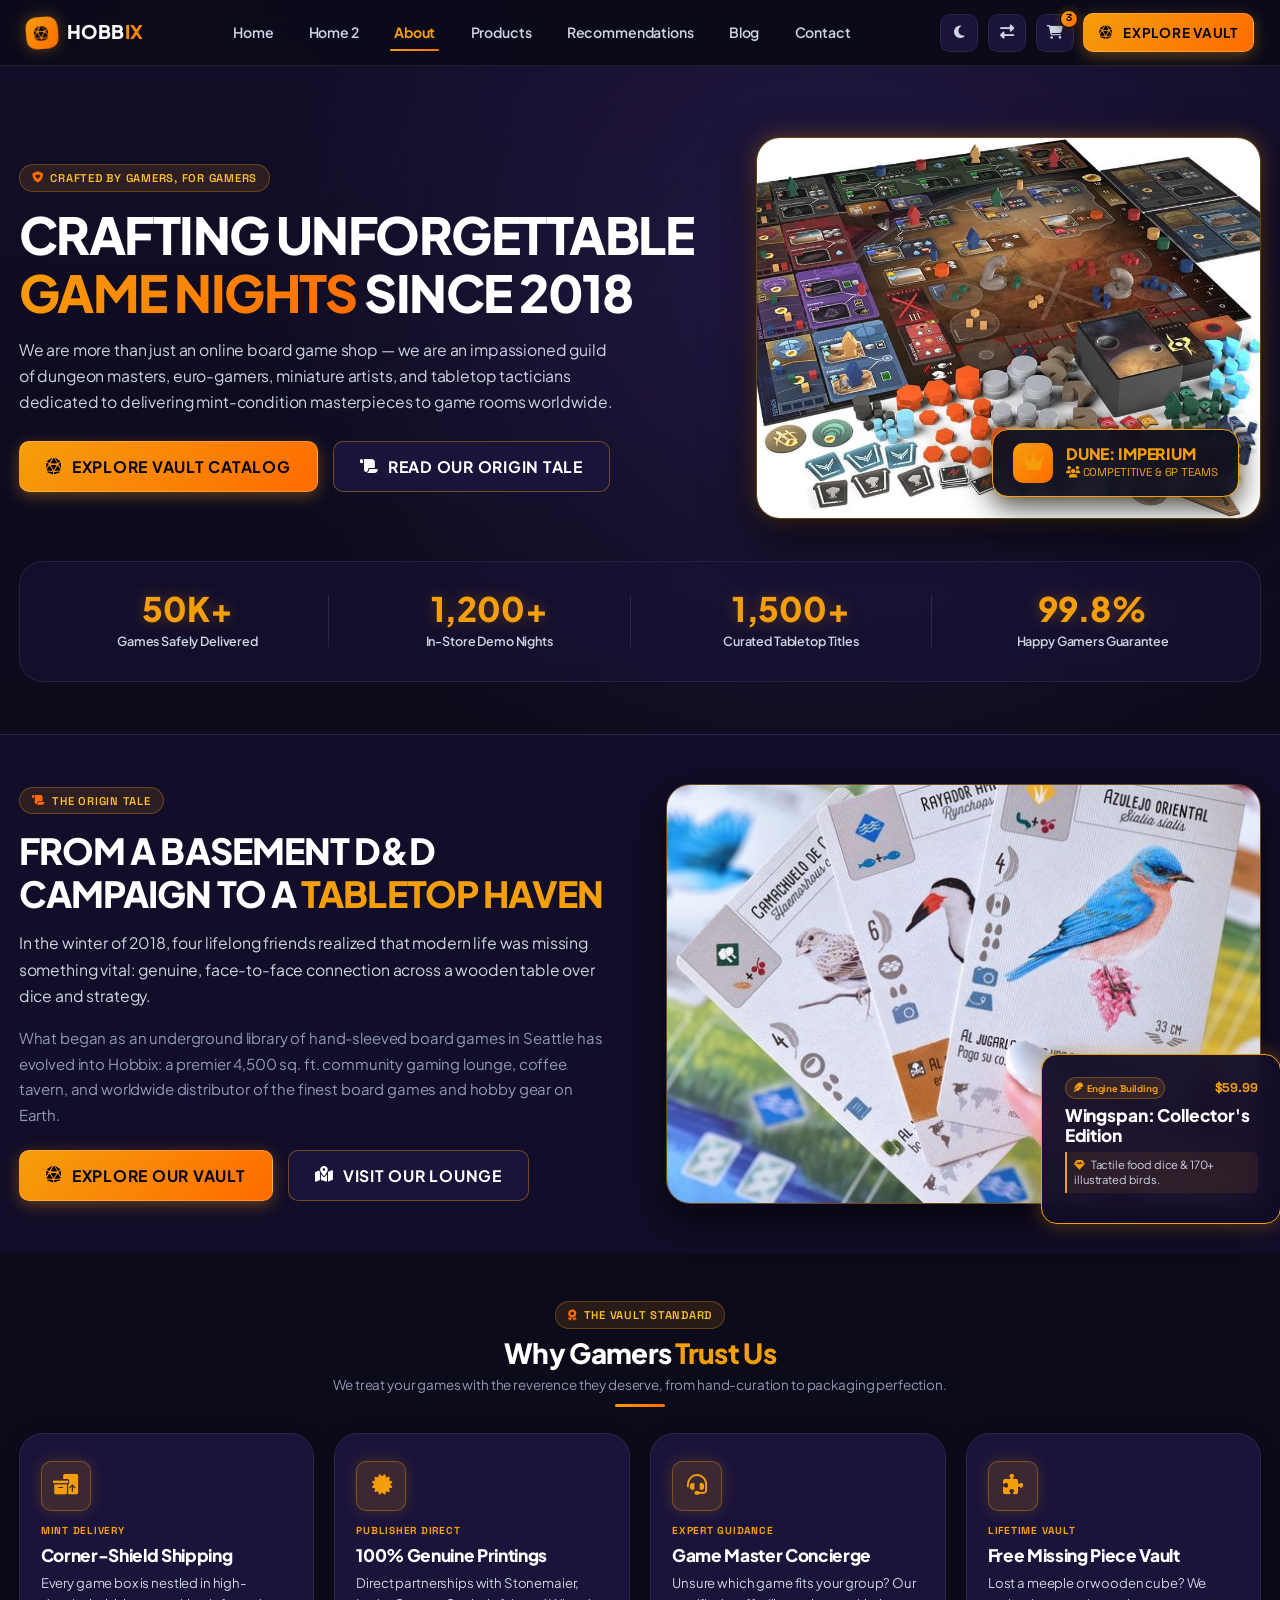
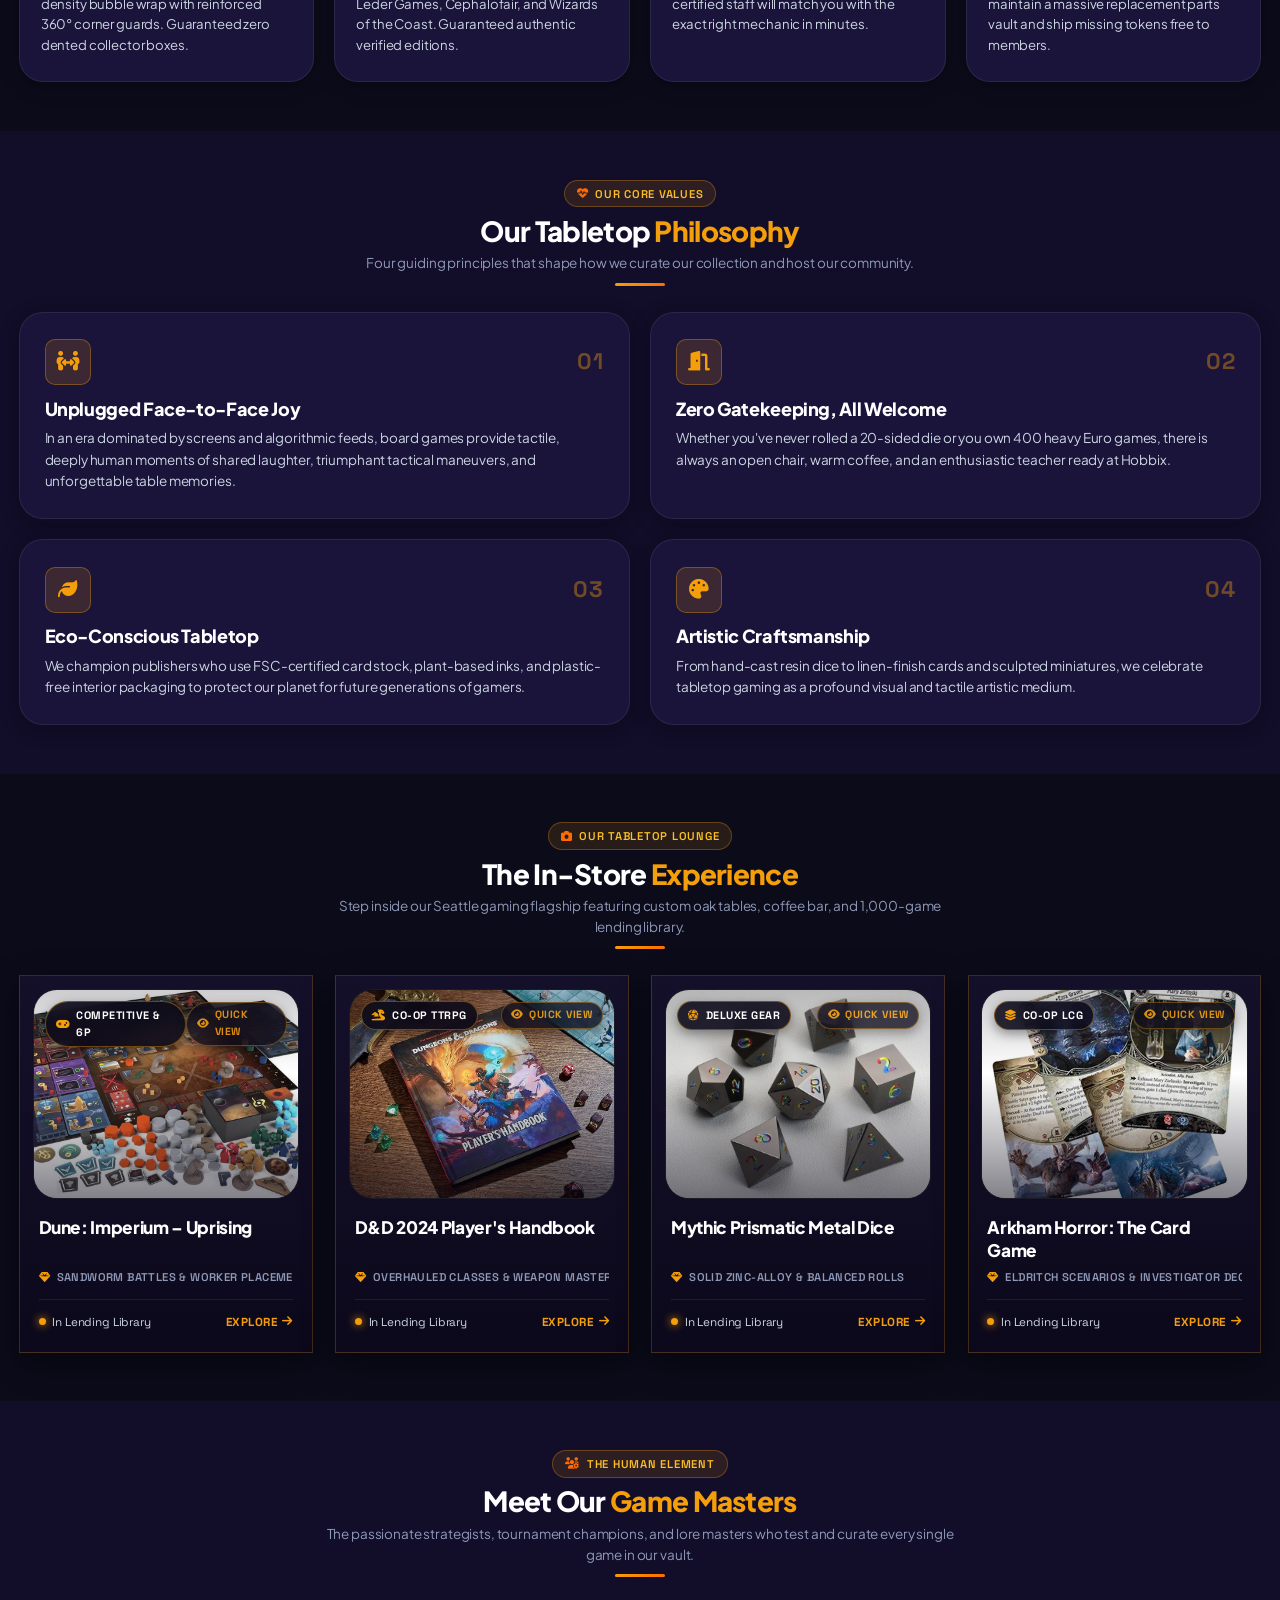
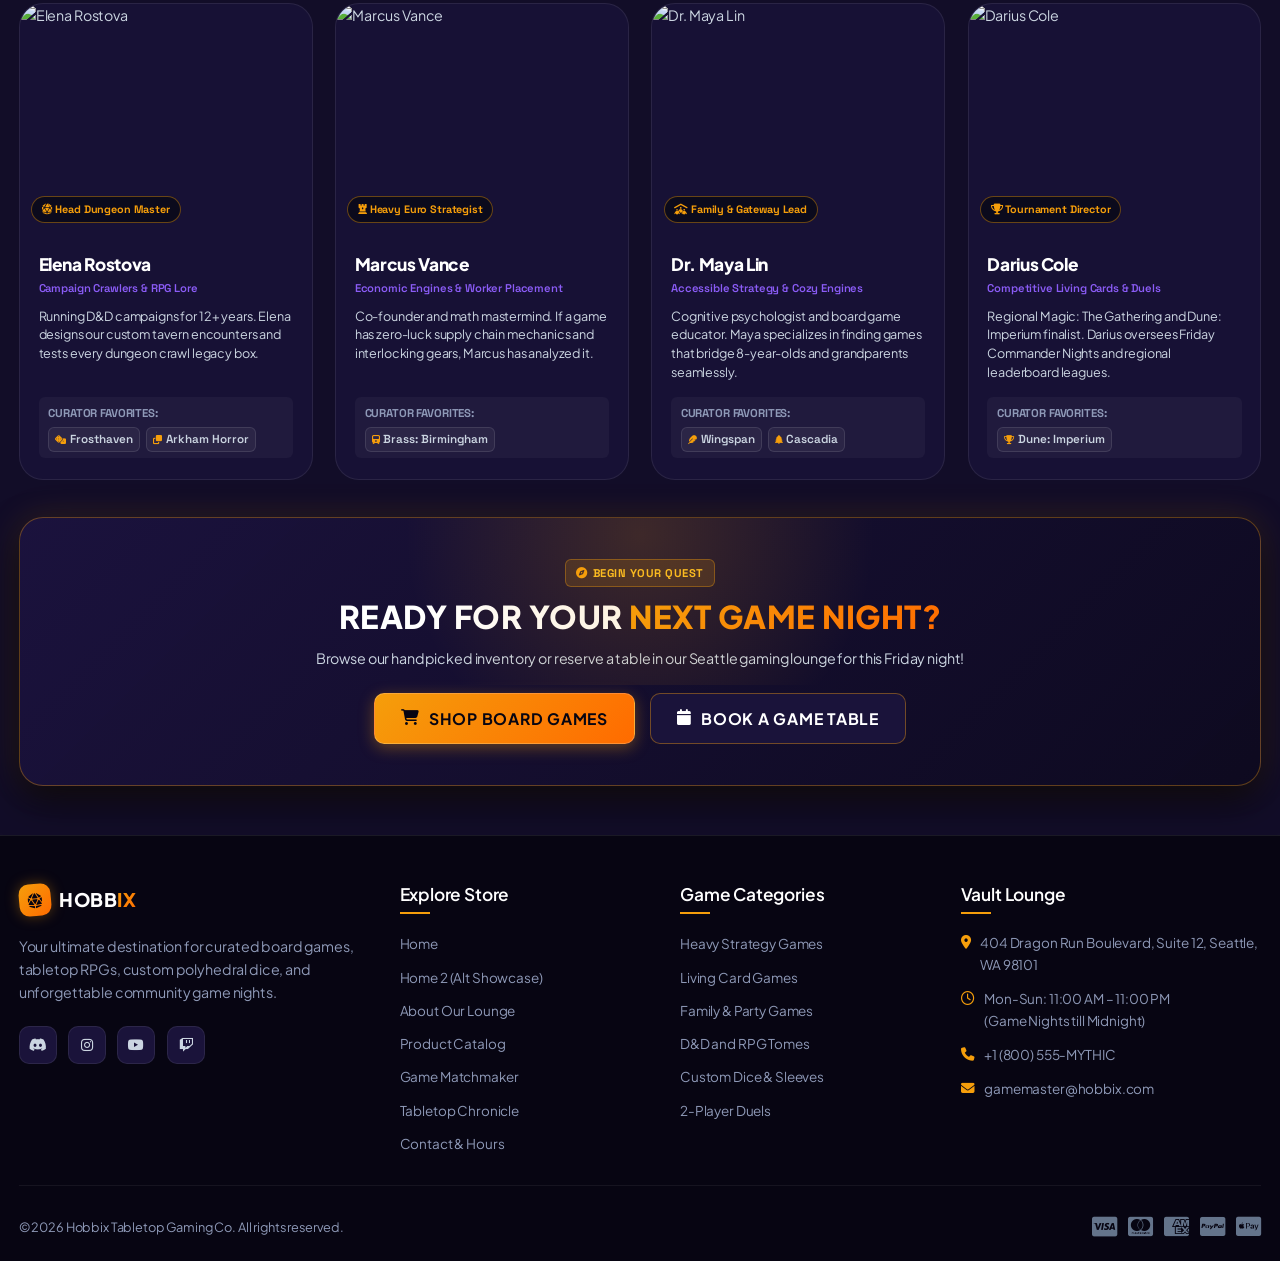
==== commit 88655451: "final commit" ====
--- a/about.html
+++ b/about.html
@@ -39,7 +39,7 @@
         </button>
         <!-- RTL Toggle -->
         <button class="header-action-btn rtl-toggle-btn" id="rtl-toggle-btn" onclick="toggleRTL()" title="Toggle RTL/LTR Direction" aria-label="Toggle RTL">
-          <i class="fa-solid fa-language"></i>
+          <i class="fa-solid fa-right-left"></i>
         </button>
         <button class="header-action-btn cart-btn-desktop" onclick="openCartDrawer()" title="Shopping Cart" aria-label="Shopping Cart">
           <i class="fa-solid fa-cart-shopping"></i>
@@ -90,7 +90,7 @@
           <i class="fa-solid fa-circle-half-stroke"></i> Theme
         </button>
         <button class="btn btn-secondary btn-sm" onclick="toggleRTL()" style="flex: 1; padding: 0.5rem 0.65rem; font-size: 0.82rem;">
-          <i class="fa-solid fa-language"></i> RTL / LTR
+          <i class="fa-solid fa-right-left"></i> RTL / LTR
         </button>
       </div>
     </div>
@@ -120,15 +120,15 @@
             </div>
           </div>
 
-          <div class="about-hero-showcase">
+          <div class="about-hero-showcase" onclick="openQuickView('prod-2')" style="cursor: pointer;" title="Click for Quick View">
             <div class="about-hero-card-frame">
-              <img src="asstes/Dune Imperium – Uprising.jpg" alt="Tabletop Gaming at Hobbix" class="about-hero-img">
+              <img src="asstes/Dune Imperium – Uprising.jpg" alt="Dune: Imperium – Uprising" class="about-hero-img">
             </div>
             <div class="about-hero-floating-badge">
-              <div class="badge-icon"><i class="fa-solid fa-crown"></i></div>
+              <div class="badge-icon"><i class="fa-solid fa-crown text-gold"></i></div>
               <div>
-                <strong>EST. 2018</strong>
-                <span>Seattle Flagship Lounge</span>
+                <strong>DUNE: IMPERIUM</strong>
+                <span style="display: block; font-size: 0.76rem; color: var(--accent-gold);"><i class="fa-solid fa-users text-gold"></i> Competitive &amp; 6P Teams</span>
               </div>
             </div>
           </div>
@@ -178,14 +178,19 @@
           </div>
         </div>
 
-        <div class="story-media-stack">
-          <img src="asstes/Wingspan Master Collector's Edition.jpg" alt="Hobbix Tabletop Community" class="story-img-main">
+        <div class="story-media-stack" onclick="openQuickView('prod-3')" style="cursor: pointer;" title="Click for Quick View">
+          <img src="asstes/Wingspan Master Collector's Edition.jpg" alt="Wingspan: Collector's Edition" class="story-img-main">
           <div class="story-experience-card">
-            <div style="font-family: var(--font-heading); font-size: 1.8rem; font-weight: 800; color: var(--accent-gold); line-height: 1;">
-              6+ YEARS
-            </div>
-            <div style="font-size: 0.85rem; color: var(--text-secondary); margin-top: 0.25rem;">
-              Of building warm, welcoming tabletop memories.
+            <div style="display: flex; align-items: center; justify-content: space-between; margin-bottom: 0.35rem;">
+              <span class="card-mode-pill"><i class="fa-solid fa-feather text-gold"></i> Engine Building</span>
+              <span style="font-family: var(--font-mono); font-size: 0.85rem; font-weight: 800; color: var(--accent-gold);">$59.99</span>
+            </div>
+            <div style="font-family: var(--font-heading); font-size: 1.15rem; font-weight: 800; color: #ffffff; line-height: 1.2;">
+              Wingspan: Collector's Edition
+            </div>
+            <div class="card-special-snippet" style="margin-top: 0.4rem; padding: 0.35rem 0.5rem; font-size: 0.75rem;">
+              <i class="fa-solid fa-gem text-gold"></i>
+              <span>Tactile food dice &amp; 170+ illustrated birds.</span>
             </div>
           </div>
         </div>
@@ -206,7 +211,7 @@
           <!-- Pillar 1 -->
           <div class="pillar-card">
             <div class="pillar-icon-box gold-glow">
-              <i class="fa-solid fa-boxes-packing"></i>
+              <i class="fa-solid fa-boxes-packing text-gold"></i>
             </div>
             <span class="pillar-category-tag">MINT DELIVERY</span>
             <h3 class="pillar-title">Corner-Shield Shipping</h3>
@@ -217,8 +222,8 @@
 
           <!-- Pillar 2 -->
           <div class="pillar-card">
-            <div class="pillar-icon-box orange-glow">
-              <i class="fa-solid fa-certificate"></i>
+            <div class="pillar-icon-box gold-glow">
+              <i class="fa-solid fa-certificate text-gold"></i>
             </div>
             <span class="pillar-category-tag">PUBLISHER DIRECT</span>
             <h3 class="pillar-title">100% Genuine Printings</h3>
@@ -229,8 +234,8 @@
 
           <!-- Pillar 3 -->
           <div class="pillar-card">
-            <div class="pillar-icon-box purple-glow">
-              <i class="fa-solid fa-headset"></i>
+            <div class="pillar-icon-box gold-glow">
+              <i class="fa-solid fa-headset text-gold"></i>
             </div>
             <span class="pillar-category-tag">EXPERT GUIDANCE</span>
             <h3 class="pillar-title">Game Master Concierge</h3>
@@ -241,8 +246,8 @@
 
           <!-- Pillar 4 -->
           <div class="pillar-card">
-            <div class="pillar-icon-box cyan-glow">
-              <i class="fa-solid fa-puzzle-piece"></i>
+            <div class="pillar-icon-box gold-glow">
+              <i class="fa-solid fa-puzzle-piece text-gold"></i>
             </div>
             <span class="pillar-category-tag">LIFETIME VAULT</span>
             <h3 class="pillar-title">Free Missing Piece Vault</h3>
@@ -268,7 +273,7 @@
           <!-- Value 1 -->
           <div class="philosophy-card">
             <div class="philosophy-card-header">
-              <div class="philosophy-icon-wrap gold"><i class="fa-solid fa-people-arrows"></i></div>
+              <div class="philosophy-icon-wrap gold"><i class="fa-solid fa-people-arrows text-gold"></i></div>
               <span class="philosophy-num">01</span>
             </div>
             <h3 class="philosophy-title">Unplugged Face-to-Face Joy</h3>
@@ -280,7 +285,7 @@
           <!-- Value 2 -->
           <div class="philosophy-card">
             <div class="philosophy-card-header">
-              <div class="philosophy-icon-wrap orange"><i class="fa-solid fa-door-open"></i></div>
+              <div class="philosophy-icon-wrap gold"><i class="fa-solid fa-door-open text-gold"></i></div>
               <span class="philosophy-num">02</span>
             </div>
             <h3 class="philosophy-title">Zero Gatekeeping, All Welcome</h3>
@@ -292,7 +297,7 @@
           <!-- Value 3 -->
           <div class="philosophy-card">
             <div class="philosophy-card-header">
-              <div class="philosophy-icon-wrap purple"><i class="fa-solid fa-leaf"></i></div>
+              <div class="philosophy-icon-wrap gold"><i class="fa-solid fa-leaf text-gold"></i></div>
               <span class="philosophy-num">03</span>
             </div>
             <h3 class="philosophy-title">Eco-Conscious Tabletop</h3>
@@ -304,7 +309,7 @@
           <!-- Value 4 -->
           <div class="philosophy-card">
             <div class="philosophy-card-header">
-              <div class="philosophy-icon-wrap cyan"><i class="fa-solid fa-palette"></i></div>
+              <div class="philosophy-icon-wrap gold"><i class="fa-solid fa-palette text-gold"></i></div>
               <span class="philosophy-num">04</span>
             </div>
             <h3 class="philosophy-title">Artistic Craftsmanship</h3>
@@ -328,38 +333,78 @@
 
         <div class="experience-gallery-grid">
           <!-- Gallery Item 1 -->
-          <div class="gallery-item">
-            <img src="asstes/Dune Imperium – Uprising.jpg" alt="Main Gaming Lounge">
-            <div class="gallery-caption">
-              <div>Custom Gaming Tables</div>
-              <span class="gallery-subcaption">16 Recessed Oak Tables</span>
+          <div class="gallery-item" onclick="openQuickView('prod-2')" role="button" tabindex="0" title="Click to view Dune: Imperium – Uprising details">
+            <div class="gallery-img-box">
+              <img src="asstes/Dune Imperium – Uprising.jpg" alt="Dune Imperium – Uprising" loading="lazy">
+              <div class="gallery-badges-overlay">
+                <span class="gallery-tag"><i class="fa-solid fa-gamepad text-gold"></i> Competitive &amp; 6P</span>
+                <span class="gallery-action-pill"><i class="fa-solid fa-eye"></i> Quick View</span>
+              </div>
+            </div>
+            <div class="gallery-info">
+              <h3 class="gallery-title">Dune: Imperium – Uprising</h3>
+              <p class="gallery-feature"><i class="fa-solid fa-gem text-gold"></i> Sandworm Battles &amp; Worker Placement</p>
+              <div class="gallery-footer">
+                <span class="gallery-lounge-status"><span class="status-pulse-dot"></span> In Lending Library</span>
+                <span class="gallery-cta">Explore <i class="fa-solid fa-arrow-right"></i></span>
+              </div>
             </div>
           </div>
 
           <!-- Gallery Item 2 -->
-          <div class="gallery-item">
-            <img src="asstes/Dungeons & Dragons 2024 Player's Handbook.jpg" alt="Private D&D Tavern Room">
-            <div class="gallery-caption">
-              <div>Private D&D Tavern Room</div>
-              <span class="gallery-subcaption">Acoustic Sound-Treated</span>
+          <div class="gallery-item" onclick="openQuickView('prod-7')" role="button" tabindex="0" title="Click to view D&D 2024 Player's Handbook details">
+            <div class="gallery-img-box">
+              <img src="asstes/Dungeons & Dragons 2024 Player's Handbook.jpg" alt="D&D 2024 Player's Handbook" loading="lazy">
+              <div class="gallery-badges-overlay">
+                <span class="gallery-tag"><i class="fa-solid fa-dragon text-gold"></i> Co-op TTRPG</span>
+                <span class="gallery-action-pill"><i class="fa-solid fa-eye"></i> Quick View</span>
+              </div>
+            </div>
+            <div class="gallery-info">
+              <h3 class="gallery-title">D&D 2024 Player's Handbook</h3>
+              <p class="gallery-feature"><i class="fa-solid fa-gem text-gold"></i> Overhauled Classes &amp; Weapon Mastery</p>
+              <div class="gallery-footer">
+                <span class="gallery-lounge-status"><span class="status-pulse-dot"></span> In Lending Library</span>
+                <span class="gallery-cta">Explore <i class="fa-solid fa-arrow-right"></i></span>
+              </div>
             </div>
           </div>
 
           <!-- Gallery Item 3 -->
-          <div class="gallery-item">
-            <img src="asstes/Mythic Prismatic Metal Polyhedral Dice Set.jpg" alt="Miniature Painting Workshop">
-            <div class="gallery-caption">
-              <div>Miniature & Dice Studio</div>
-              <span class="gallery-subcaption">Precision Paint Stations</span>
+          <div class="gallery-item" onclick="openQuickView('prod-8')" role="button" tabindex="0" title="Click to view Mythic Prismatic Metal Dice details">
+            <div class="gallery-img-box">
+              <img src="asstes/Mythic Prismatic Metal Polyhedral Dice Set.jpg" alt="Mythic Prismatic Metal Dice Set" loading="lazy">
+              <div class="gallery-badges-overlay">
+                <span class="gallery-tag"><i class="fa-solid fa-dice-d20 text-gold"></i> Deluxe Gear</span>
+                <span class="gallery-action-pill"><i class="fa-solid fa-eye"></i> Quick View</span>
+              </div>
+            </div>
+            <div class="gallery-info">
+              <h3 class="gallery-title">Mythic Prismatic Metal Dice</h3>
+              <p class="gallery-feature"><i class="fa-solid fa-gem text-gold"></i> Solid Zinc-Alloy &amp; Balanced Rolls</p>
+              <div class="gallery-footer">
+                <span class="gallery-lounge-status"><span class="status-pulse-dot"></span> In Lending Library</span>
+                <span class="gallery-cta">Explore <i class="fa-solid fa-arrow-right"></i></span>
+              </div>
             </div>
           </div>
 
           <!-- Gallery Item 4 -->
-          <div class="gallery-item">
-            <img src="asstes/Arkham Horror The Living Card Game.jpg" alt="1000+ Title Lending Vault">
-            <div class="gallery-caption">
-              <div>Free Lending Vault</div>
-              <span class="gallery-subcaption">1,200+ Demo Titles</span>
+          <div class="gallery-item" onclick="openQuickView('prod-4')" role="button" tabindex="0" title="Click to view Arkham Horror: The Card Game details">
+            <div class="gallery-img-box">
+              <img src="asstes/Arkham Horror The Living Card Game.jpg" alt="Arkham Horror The Living Card Game" loading="lazy">
+              <div class="gallery-badges-overlay">
+                <span class="gallery-tag"><i class="fa-solid fa-layer-group text-gold"></i> Co-op LCG</span>
+                <span class="gallery-action-pill"><i class="fa-solid fa-eye"></i> Quick View</span>
+              </div>
+            </div>
+            <div class="gallery-info">
+              <h3 class="gallery-title">Arkham Horror: The Card Game</h3>
+              <p class="gallery-feature"><i class="fa-solid fa-gem text-gold"></i> Eldritch Scenarios &amp; Investigator Decks</p>
+              <div class="gallery-footer">
+                <span class="gallery-lounge-status"><span class="status-pulse-dot"></span> In Lending Library</span>
+                <span class="gallery-cta">Explore <i class="fa-solid fa-arrow-right"></i></span>
+              </div>
             </div>
           </div>
         </div>
@@ -380,14 +425,22 @@
           <div class="team-card">
             <div class="team-img-wrap">
               <img src="https://images.unsplash.com/photo-1534528741775-53994a69daeb?auto=format&fit=crop&w=600&q=80" alt="Elena Rostova" class="team-img">
-              <span class="team-role-badge"><i class="fa-solid fa-dice-d20"></i> Head Dungeon Master</span>
+              <span class="team-role-badge"><i class="fa-solid fa-dice-d20 text-gold"></i> Head Dungeon Master</span>
             </div>
             <div class="team-card-body">
               <h3 class="team-name">Elena Rostova</h3>
-              <span class="team-specialty">Campaign Crawlers & RPG Lore</span>
-              <p class="team-bio">Running D&D campaigns for 12+ years. Elena designs our custom tavern encounters and tests every dungeon crawl legacy box.</p>
-              <div class="team-favorite">
-                <span>Top Pick:</span> <strong>Frosthaven & Arkham Horror</strong>
+              <span class="team-specialty">Campaign Crawlers &amp; RPG Lore</span>
+              <p class="team-bio">Running D&amp;D campaigns for 12+ years. Elena designs our custom tavern encounters and tests every dungeon crawl legacy box.</p>
+              <div class="team-favorite" style="display: flex; flex-direction: column; gap: 0.35rem; align-items: flex-start;">
+                <span style="font-size: 0.76rem; color: var(--text-muted); text-transform: uppercase; font-family: var(--font-mono); font-weight: 700;">Curator Favorites:</span>
+                <div style="display: flex; gap: 0.4rem; flex-wrap: wrap;">
+                  <button type="button" class="card-feature-badge" onclick="openQuickView('prod-1')" style="cursor: pointer; font-size: 0.78rem;">
+                    <i class="fa-solid fa-dice text-gold"></i> Frosthaven
+                  </button>
+                  <button type="button" class="card-feature-badge" onclick="openQuickView('prod-4')" style="cursor: pointer; font-size: 0.78rem;">
+                    <i class="fa-solid fa-clone text-gold"></i> Arkham Horror
+                  </button>
+                </div>
               </div>
             </div>
           </div>
@@ -396,14 +449,19 @@
           <div class="team-card">
             <div class="team-img-wrap">
               <img src="https://images.unsplash.com/photo-1507003211169-0a1dd7228f2d?auto=format&fit=crop&w=600&q=80" alt="Marcus Vance" class="team-img">
-              <span class="team-role-badge"><i class="fa-solid fa-chess-rook"></i> Heavy Euro Strategist</span>
+              <span class="team-role-badge"><i class="fa-solid fa-chess-rook text-gold"></i> Heavy Euro Strategist</span>
             </div>
             <div class="team-card-body">
               <h3 class="team-name">Marcus Vance</h3>
-              <span class="team-specialty">Economic Engines & Worker Placement</span>
+              <span class="team-specialty">Economic Engines &amp; Worker Placement</span>
               <p class="team-bio">Co-founder and math mastermind. If a game has zero-luck supply chain mechanics and interlocking gears, Marcus has analyzed it.</p>
-              <div class="team-favorite">
-                <span>Top Pick:</span> <strong>Brass: Birmingham Deluxe</strong>
+              <div class="team-favorite" style="display: flex; flex-direction: column; gap: 0.35rem; align-items: flex-start;">
+                <span style="font-size: 0.76rem; color: var(--text-muted); text-transform: uppercase; font-family: var(--font-mono); font-weight: 700;">Curator Favorites:</span>
+                <div style="display: flex; gap: 0.4rem; flex-wrap: wrap;">
+                  <button type="button" class="card-feature-badge" onclick="openQuickView('prod-6')" style="cursor: pointer; font-size: 0.78rem;">
+                    <i class="fa-solid fa-train text-gold"></i> Brass: Birmingham
+                  </button>
+                </div>
               </div>
             </div>
           </div>
@@ -412,14 +470,22 @@
           <div class="team-card">
             <div class="team-img-wrap">
               <img src="https://images.unsplash.com/photo-1517841905240-472988babdf9?auto=format&fit=crop&w=600&q=80" alt="Dr. Maya Lin" class="team-img">
-              <span class="team-role-badge"><i class="fa-solid fa-people-roof"></i> Family & Gateway Lead</span>
+              <span class="team-role-badge"><i class="fa-solid fa-people-roof text-gold"></i> Family &amp; Gateway Lead</span>
             </div>
             <div class="team-card-body">
               <h3 class="team-name">Dr. Maya Lin</h3>
-              <span class="team-specialty">Accessible Strategy & Cozy Engines</span>
+              <span class="team-specialty">Accessible Strategy &amp; Cozy Engines</span>
               <p class="team-bio">Cognitive psychologist and board game educator. Maya specializes in finding games that bridge 8-year-olds and grandparents seamlessly.</p>
-              <div class="team-favorite">
-                <span>Top Pick:</span> <strong>Wingspan & Cascadia</strong>
+              <div class="team-favorite" style="display: flex; flex-direction: column; gap: 0.35rem; align-items: flex-start;">
+                <span style="font-size: 0.76rem; color: var(--text-muted); text-transform: uppercase; font-family: var(--font-mono); font-weight: 700;">Curator Favorites:</span>
+                <div style="display: flex; gap: 0.4rem; flex-wrap: wrap;">
+                  <button type="button" class="card-feature-badge" onclick="openQuickView('prod-3')" style="cursor: pointer; font-size: 0.78rem;">
+                    <i class="fa-solid fa-feather text-gold"></i> Wingspan
+                  </button>
+                  <button type="button" class="card-feature-badge" onclick="openQuickView('prod-5')" style="cursor: pointer; font-size: 0.78rem;">
+                    <i class="fa-solid fa-tree text-gold"></i> Cascadia
+                  </button>
+                </div>
               </div>
             </div>
           </div>
@@ -428,14 +494,19 @@
           <div class="team-card">
             <div class="team-img-wrap">
               <img src="https://images.unsplash.com/photo-1500648767791-00dcc994a43e?auto=format&fit=crop&w=600&q=80" alt="Darius Cole" class="team-img">
-              <span class="team-role-badge"><i class="fa-solid fa-trophy"></i> Tournament Director</span>
+              <span class="team-role-badge"><i class="fa-solid fa-trophy text-gold"></i> Tournament Director</span>
             </div>
             <div class="team-card-body">
               <h3 class="team-name">Darius Cole</h3>
-              <span class="team-specialty">Competitive Living Cards & Duels</span>
+              <span class="team-specialty">Competitive Living Cards &amp; Duels</span>
               <p class="team-bio">Regional Magic: The Gathering and Dune: Imperium finalist. Darius oversees Friday Commander Nights and regional leaderboard leagues.</p>
-              <div class="team-favorite">
-                <span>Top Pick:</span> <strong>Dune: Imperium – Uprising</strong>
+              <div class="team-favorite" style="display: flex; flex-direction: column; gap: 0.35rem; align-items: flex-start;">
+                <span style="font-size: 0.76rem; color: var(--text-muted); text-transform: uppercase; font-family: var(--font-mono); font-weight: 700;">Curator Favorites:</span>
+                <div style="display: flex; gap: 0.4rem; flex-wrap: wrap;">
+                  <button type="button" class="card-feature-badge" onclick="openQuickView('prod-2')" style="cursor: pointer; font-size: 0.78rem;">
+                    <i class="fa-solid fa-trophy text-gold"></i> Dune: Imperium
+                  </button>
+                </div>
               </div>
             </div>
           </div>
--- a/css/style.css
+++ b/css/style.css
@@ -235,12 +235,90 @@
 .page-hero-banner {
   background: radial-gradient(circle at 50% 25%, rgba(139, 92, 246, 0.15) 0%, transparent 60%), linear-gradient(180deg, rgba(18, 13, 40, 0.95) 0%, var(--bg-main) 100%);
   border-bottom: 1px solid var(--glass-border);
-  padding: 3.5rem 0 2.5rem;
+  padding: 5rem 0 3.5rem;
+  position: relative;
+  overflow: hidden;
+}
+
+/* Tall immersive hero banners for subpages (Contact, Products, Recommendations, Blog) */
+#contact-hero.page-hero-banner,
+#products-hero.page-hero-banner,
+#rec-hero.page-hero-banner,
+#blog-hero.page-hero-banner {
+  padding: 8rem 0 5.5rem;
+  background:
+    radial-gradient(ellipse at 20% 60%, rgba(245, 158, 11, 0.12) 0%, transparent 55%),
+    radial-gradient(ellipse at 80% 30%, rgba(139, 92, 246, 0.14) 0%, transparent 50%),
+    linear-gradient(160deg, rgba(18, 13, 40, 0.98) 0%, rgba(10, 7, 24, 0.99) 60%, rgba(7, 5, 18, 1) 100%);
+  border-bottom: 1px solid rgba(245, 158, 11, 0.18);
+  position: relative;
+  overflow: hidden;
+}
+
+/* Decorative grid mesh overlay on tall page heroes */
+#contact-hero.page-hero-banner::before,
+#products-hero.page-hero-banner::before,
+#rec-hero.page-hero-banner::before,
+#blog-hero.page-hero-banner::before {
+  content: '';
+  position: absolute;
+  inset: 0;
+  background-image:
+    linear-gradient(rgba(245, 158, 11, 0.04) 1px, transparent 1px),
+    linear-gradient(90deg, rgba(245, 158, 11, 0.04) 1px, transparent 1px);
+  background-size: 48px 48px;
+  pointer-events: none;
+  z-index: 0;
+}
+
+/* Radial spotlight glow at bottom centre */
+#contact-hero.page-hero-banner::after,
+#products-hero.page-hero-banner::after,
+#rec-hero.page-hero-banner::after,
+#blog-hero.page-hero-banner::after {
+  content: '';
+  position: absolute;
+  bottom: -40px;
+  left: 50%;
+  transform: translateX(-50%);
+  width: 60%;
+  height: 120px;
+  background: radial-gradient(ellipse at center, rgba(245, 158, 11, 0.18) 0%, transparent 70%);
+  pointer-events: none;
+  z-index: 0;
+}
+
+#contact-hero.page-hero-banner .container,
+#products-hero.page-hero-banner .container,
+#rec-hero.page-hero-banner .container,
+#blog-hero.page-hero-banner .container {
+  position: relative;
+  z-index: 1;
+}
+
+@media (max-width: 768px) {
+  #contact-hero.page-hero-banner,
+  #products-hero.page-hero-banner,
+  #rec-hero.page-hero-banner,
+  #blog-hero.page-hero-banner {
+    padding: 5rem 0 3.5rem;
+  }
 }
 
 [data-theme="light"] .page-hero-banner {
   background: radial-gradient(circle at 50% 20%, rgba(245, 158, 11, 0.08) 0%, transparent 60%), linear-gradient(180deg, #ffffff 0%, #f8fafc 100%) !important;
   border-bottom: 1px solid rgba(15, 23, 42, 0.08) !important;
+}
+
+[data-theme="light"] #contact-hero.page-hero-banner,
+[data-theme="light"] #products-hero.page-hero-banner,
+[data-theme="light"] #rec-hero.page-hero-banner,
+[data-theme="light"] #blog-hero.page-hero-banner {
+  background:
+    radial-gradient(ellipse at 20% 60%, rgba(245, 158, 11, 0.06) 0%, transparent 50%),
+    radial-gradient(ellipse at 80% 30%, rgba(139, 92, 246, 0.05) 0%, transparent 50%),
+    linear-gradient(160deg, #ffffff 0%, #f8fafc 60%, #f1f5f9 100%) !important;
+  border-bottom: 1px solid rgba(245, 158, 11, 0.15) !important;
 }
 
 [data-theme="light"] .breadcrumb-trail {
@@ -266,40 +344,50 @@
 }
 
 [data-theme="light"] .hero-banner-bg {
-  opacity: 0.55;
-  filter: brightness(1.02) contrast(1.15) saturate(1.2);
+  opacity: 0.22;
+  filter: brightness(1.05) contrast(1.1) saturate(1.1);
 }
 
 [data-theme="light"] .hero-overlay-glow {
-  background: radial-gradient(circle at 75% 40%, rgba(245, 158, 11, 0.12) 0%, transparent 60%),
-              radial-gradient(circle at 20% 60%, rgba(139, 92, 246, 0.1) 0%, transparent 55%);
+  background: 
+    linear-gradient(90deg, rgba(255, 255, 255, 0.96) 0%, rgba(255, 255, 255, 0.90) 45%, rgba(255, 255, 255, 0.45) 75%, rgba(255, 255, 255, 0.75) 100%),
+    radial-gradient(circle at 75% 40%, rgba(245, 158, 11, 0.12) 0%, transparent 60%);
 }
 
 [data-theme="light"] .hero-badge-pill {
-  background: rgba(255, 107, 0, 0.1);
-  border-color: rgba(255, 107, 0, 0.35);
-  color: #c2410c;
+  background: rgba(245, 158, 11, 0.12);
+  border-color: rgba(245, 158, 11, 0.45);
+  color: #b45309;
 }
 
 [data-theme="light"] .hero-title {
   color: #0f172a;
-  text-shadow: none;
 }
 
 [data-theme="light"] .hero-title .gradient-text {
   background: linear-gradient(135deg, #d97706 0%, #ea580c 100%);
   -webkit-background-clip: text;
   -webkit-text-fill-color: transparent;
+  background-clip: text;
+  filter: drop-shadow(0 1px 4px rgba(0, 0, 0, 0.18));
 }
 
 [data-theme="light"] .hero-desc {
-  color: #334155;
+  color: #1e293b;
+  text-shadow: none;
+}
+
+[data-theme="light"] .hero-highlight-chips .badge {
+  background: #ffffff;
+  border-color: rgba(15, 23, 42, 0.15);
+  color: #1e293b;
+  box-shadow: 0 2px 8px rgba(15, 23, 42, 0.06);
 }
 
 [data-theme="light"] .hero-specs-row {
-  background: rgba(255, 255, 255, 0.9);
+  background: rgba(255, 255, 255, 0.95);
   border-color: rgba(15, 23, 42, 0.12);
-  box-shadow: 0 4px 15px rgba(15, 23, 42, 0.06);
+  box-shadow: 0 4px 16px rgba(15, 23, 42, 0.08);
 }
 
 [data-theme="light"] .hero-spec-item {
@@ -1824,11 +1912,14 @@
 h4 { font-size: 1rem; font-weight: 600; letter-spacing: -0.01em; }
 h5 { font-size: 0.9rem; font-weight: 600; }
 
-.text-gold { color: var(--accent-gold); }
-.text-orange { color: var(--accent-orange); }
-.text-purple { color: var(--accent-purple); }
-.text-white { color: var(--text-primary); }
-.text-muted { color: var(--text-muted); }
+.text-gold,
+.text-orange,
+.text-purple,
+.text-cyan,
+.text-emerald,
+.text-crimson { color: var(--accent-gold) !important; }
+.text-white { color: var(--text-primary) !important; }
+.text-muted { color: var(--text-muted) !important; }
 
 .gradient-text {
   background: var(--gradient-gold);
@@ -2034,35 +2125,27 @@
   letter-spacing: 0.5px;
 }
 
-.badge-gold {
-  background: rgba(245, 158, 11, 0.18);
+.badge-gold,
+.badge-orange,
+.badge-purple,
+.badge-cyan,
+.badge-emerald {
+  background: rgba(245, 158, 11, 0.15);
   color: var(--accent-gold-light);
-  border: 1px solid rgba(245, 158, 11, 0.4);
-}
-
-.badge-orange {
-  background: rgba(255, 107, 0, 0.18);
-  color: #ff9147;
-  border: 1px solid rgba(255, 107, 0, 0.4);
-}
-
-.badge-purple {
-  background: rgba(139, 92, 246, 0.2);
-  color: #c4b5fd;
-  border: 1px solid rgba(139, 92, 246, 0.4);
+  border: 1px solid rgba(245, 158, 11, 0.35);
 }
 
 .badge-discount {
-  background: var(--gradient-badge);
+  background: var(--gradient-gold);
   color: #070512;
   font-weight: 800;
   font-size: 0.8rem;
-  box-shadow: 0 2px 8px rgba(255, 107, 0, 0.4);
+  box-shadow: 0 2px 8px rgba(245, 158, 11, 0.4);
 }
 
 .badge-hot {
-  background: #ef4444;
-  color: #fff;
+  background: var(--accent-gold);
+  color: #070512;
   font-weight: 800;
   animation: pulseBadge 2s infinite;
 }
@@ -2403,6 +2486,52 @@
   box-shadow: 0 4px 12px rgba(0, 0, 0, 0.4);
 }
 
+.rtl-toggle-btn {
+  width: 38px;
+  height: 38px;
+  border-radius: var(--radius-md);
+  display: inline-flex;
+  align-items: center;
+  justify-content: center;
+  position: relative;
+  font-size: 0.95rem;
+  line-height: 1;
+  color: var(--text-secondary);
+  background: var(--bg-card);
+  border: 1px solid var(--glass-border);
+  cursor: pointer;
+  transition: all var(--transition-fast);
+}
+
+.rtl-toggle-btn i {
+  display: flex;
+  align-items: center;
+  justify-content: center;
+  font-size: 0.95rem;
+  line-height: 1;
+}
+
+.rtl-toggle-btn:hover,
+.rtl-toggle-btn.active {
+  border-color: var(--accent-gold);
+  color: var(--accent-gold);
+  background: rgba(245, 158, 11, 0.14);
+  box-shadow: 0 0 12px rgba(245, 158, 11, 0.25);
+}
+
+[data-theme="light"] .rtl-toggle-btn {
+  background: #f1f5f9;
+  border-color: rgba(15, 23, 42, 0.08);
+  color: #334155;
+}
+
+[data-theme="light"] .rtl-toggle-btn:hover,
+[data-theme="light"] .rtl-toggle-btn.active {
+  background: rgba(245, 158, 11, 0.15);
+  border-color: var(--accent-gold);
+  color: #b45309;
+}
+
 .cart-count, .wishlist-count {
   position: absolute;
   top: -5px;
@@ -2888,23 +3017,36 @@
   object-fit: cover;
 }
 
-/* Quick View Modal Redesign */
+/* Quick View Modal Redesign & Better View Layout */
+#quickview-modal .modal-content {
+  max-width: 860px !important;
+  width: 95% !important;
+  padding: 0;
+  overflow: hidden;
+}
+
+#quickview-modal .modal-body {
+  padding: 2rem;
+  max-height: 85vh;
+  overflow-y: auto;
+}
+
 .quickview-modal-layout {
-  display: flex;
-  gap: 2rem;
-  align-items: center;
+  display: grid;
+  grid-template-columns: 320px 1fr;
+  gap: 2.25rem;
+  align-items: start;
 }
 
 .quickview-img-box {
-  width: 42%;
-  min-width: 260px;
-  height: 330px;
+  width: 100%;
+  height: 400px;
   border-radius: var(--radius-lg);
   overflow: hidden;
   background: #090616;
-  position: relative;
+  position: sticky;
+  top: 0;
   border: 1px solid var(--glass-border);
-  flex-shrink: 0;
 }
 
 .quickview-img {
@@ -2929,12 +3071,24 @@
   border-radius: var(--radius-full);
   box-shadow: 0 2px 8px rgba(0, 0, 0, 0.5);
   z-index: 2;
+  display: inline-flex;
+  align-items: center;
+  gap: 0.35rem;
+}
+
+.quickview-discount-tag {
+  position: absolute;
+  bottom: 0.85rem;
+  left: 0.85rem;
+  font-size: 0.75rem;
+  padding: 0.22rem 0.55rem;
+  z-index: 2;
 }
 
 .quickview-content-box {
-  flex: 1;
   display: flex;
   flex-direction: column;
+  gap: 1.15rem;
   min-width: 0;
 }
 
@@ -2942,41 +3096,47 @@
   display: flex;
   align-items: center;
   gap: 0.5rem;
-  margin-bottom: 0.65rem;
   flex-wrap: wrap;
 }
 
 .quickview-modal-title {
-  font-size: 1.45rem;
+  font-size: 1.6rem;
   font-weight: 800;
   color: var(--text-primary);
   line-height: 1.25;
-  margin-bottom: 0.5rem;
+  margin: 0;
 }
 
 .quickview-meta-row {
   display: flex;
   align-items: center;
   gap: 0.75rem;
-  margin-bottom: 0.85rem;
 }
 
 .quickview-rating {
   color: var(--accent-gold);
   font-family: var(--font-mono);
-  font-size: 0.88rem;
+  font-size: 0.9rem;
   font-weight: 700;
+  display: inline-flex;
+  align-items: center;
+  gap: 0.35rem;
+}
+
+.quickview-reviews-count {
+  color: var(--text-muted);
+  font-size: 0.82rem;
+  font-weight: 500;
 }
 
 .quickview-price-row {
   display: flex;
   align-items: baseline;
   gap: 0.75rem;
-  margin-bottom: 0.85rem;
 }
 
 .quickview-current-price {
-  font-size: 1.75rem;
+  font-size: 1.85rem;
   font-weight: 800;
   font-family: var(--font-mono);
   color: var(--accent-gold);
@@ -2984,53 +3144,195 @@
 
 .quickview-orig-price {
   font-family: var(--font-mono);
-  font-size: 1rem;
+  font-size: 1.05rem;
   color: var(--text-dim);
   text-decoration: line-through;
 }
 
+/* Quick View Sections */
+.quickview-section {
+  display: flex;
+  flex-direction: column;
+  gap: 0.45rem;
+}
+
+.quickview-section-title {
+  font-size: 0.82rem;
+  font-family: var(--font-mono);
+  font-weight: 700;
+  text-transform: uppercase;
+  letter-spacing: 0.5px;
+  color: var(--accent-gold);
+  display: flex;
+  align-items: center;
+  gap: 0.45rem;
+  margin: 0;
+}
+
 .quickview-description {
-  font-size: 0.9rem;
+  font-size: 0.92rem;
   color: var(--text-secondary);
-  line-height: 1.6;
-  margin-bottom: 1.15rem;
-}
-
-.quickview-specs-row {
+  line-height: 1.65;
+  margin: 0;
+}
+
+/* Tabletop Specifications Grid (4-item grid) */
+.quickview-specs-grid {
   display: grid;
-  grid-template-columns: repeat(3, 1fr);
-  gap: 0.5rem;
-  background: rgba(11, 11, 26, 0.8);
+  grid-template-columns: repeat(2, 1fr);
+  gap: 0.65rem;
+}
+
+.quickview-spec-card {
+  display: flex;
+  align-items: center;
+  gap: 0.75rem;
+  background: rgba(11, 11, 26, 0.65);
   border: 1px solid var(--glass-border);
-  padding: 0.65rem 0.75rem;
+  padding: 0.55rem 0.85rem;
   border-radius: var(--radius-md);
-  margin-bottom: 1.25rem;
+}
+
+.quickview-spec-card i {
+  font-size: 1.1rem;
+  color: var(--accent-gold);
+  width: 20px;
   text-align: center;
 }
 
-.quickview-spec-chip {
+.quickview-spec-info {
   display: flex;
   flex-direction: column;
-  align-items: center;
-  gap: 0.25rem;
+}
+
+.quickview-spec-info .spec-label {
+  font-size: 0.65rem;
+  text-transform: uppercase;
+  letter-spacing: 0.5px;
+  color: var(--text-muted);
   font-family: var(--font-mono);
-  font-size: 0.76rem;
+}
+
+.quickview-spec-info strong {
+  font-size: 0.86rem;
+  color: #ffffff;
+  font-family: var(--font-mono);
+  font-weight: 700;
+}
+
+/* What Makes It Special Box */
+.quickview-special-box {
+  background: rgba(245, 158, 11, 0.08);
+  border-left: 3px solid var(--accent-gold);
+  border-radius: 0 var(--radius-md) var(--radius-md) 0;
+  padding: 0.85rem 1.15rem;
+}
+
+.quickview-special-heading {
+  font-size: 0.82rem;
+  font-weight: 700;
+  color: var(--accent-gold);
+  display: flex;
+  align-items: center;
+  gap: 0.45rem;
+  margin-bottom: 0.35rem;
+  font-family: var(--font-heading);
+  text-transform: uppercase;
+  letter-spacing: 0.5px;
+}
+
+.quickview-special-body {
+  font-size: 0.88rem;
   color: var(--text-secondary);
-}
-
-.quickview-spec-chip i {
-  font-size: 0.95rem;
-}
-
+  line-height: 1.55;
+  margin: 0;
+}
+
+/* Features Pills */
+.quickview-features-pills {
+  display: flex;
+  flex-wrap: wrap;
+  gap: 0.45rem;
+}
+
+.quickview-feature-pill {
+  display: inline-flex;
+  align-items: center;
+  gap: 0.35rem;
+  background: rgba(18, 13, 40, 0.8);
+  border: 1px solid var(--glass-border);
+  padding: 0.32rem 0.75rem;
+  border-radius: var(--radius-full);
+  font-size: 0.78rem;
+  color: var(--text-secondary);
+}
+
+.quickview-feature-pill i {
+  font-size: 0.75rem;
+}
+
+/* Quick View Actions */
 .quickview-actions-row {
   display: flex;
   gap: 0.75rem;
-  align-items: center;
+  align-items: stretch;
+  margin-top: 0.45rem;
 }
 
 .quickview-btn-add {
   flex: 1;
+  height: 44px;
   justify-content: center;
+  font-size: 0.9rem;
+}
+
+.quickview-btn-wish {
+  height: 44px;
+  padding: 0 1.25rem;
+  display: inline-flex;
+  align-items: center;
+  gap: 0.5rem;
+  font-size: 0.85rem;
+  font-weight: 700;
+}
+
+.quickview-btn-wish.active {
+  border-color: var(--accent-gold);
+  color: var(--accent-gold);
+}
+
+.quickview-perks-bar {
+  display: flex;
+  align-items: center;
+  justify-content: space-between;
+  gap: 0.75rem;
+  flex-wrap: wrap;
+  padding-top: 0.75rem;
+  border-top: 1px solid var(--glass-border);
+  font-size: 0.75rem;
+  color: var(--text-muted);
+  font-family: var(--font-mono);
+}
+
+@media (max-width: 768px) {
+  .quickview-modal-layout {
+    grid-template-columns: 1fr;
+    gap: 1.5rem;
+  }
+  .quickview-img-box {
+    height: 240px;
+    position: relative;
+  }
+  .quickview-specs-grid {
+    grid-template-columns: 1fr 1fr;
+  }
+  .quickview-actions-row {
+    flex-direction: column;
+  }
+  .quickview-btn-add,
+  .quickview-btn-wish {
+    width: 100%;
+  }
 }
 
 /* Light Theme Quick View Modal */
@@ -3049,13 +3351,37 @@
   color: #334155;
 }
 
-[data-theme="light"] .quickview-specs-row {
+[data-theme="light"] .quickview-spec-card {
   background: #f8fafc;
   border-color: rgba(15, 23, 42, 0.08);
 }
 
-[data-theme="light"] .quickview-spec-chip {
-  color: #1e293b;
+[data-theme="light"] .quickview-spec-info strong {
+  color: #0f172a;
+}
+
+[data-theme="light"] .quickview-spec-info .spec-label {
+  color: #64748b;
+}
+
+[data-theme="light"] .quickview-special-box {
+  background: rgba(245, 158, 11, 0.08);
+  border-left-color: var(--accent-gold);
+}
+
+[data-theme="light"] .quickview-special-body {
+  color: #334155;
+}
+
+[data-theme="light"] .quickview-feature-pill {
+  background: #f8fafc;
+  border-color: rgba(15, 23, 42, 0.08);
+  color: #334155;
+}
+
+[data-theme="light"] .quickview-perks-bar {
+  border-top-color: rgba(15, 23, 42, 0.08);
+  color: #64748b;
 }
 
 [data-theme="light"] .quickview-img-box {
@@ -3139,8 +3465,8 @@
   width: 100%;
   height: 100%;
   object-fit: cover;
-  opacity: 0.6;
-  filter: brightness(0.8) saturate(1.25) contrast(1.1);
+  opacity: 0.35;
+  filter: brightness(0.65) saturate(1.1) contrast(1.15);
   z-index: 1;
 }
 
@@ -3150,8 +3476,10 @@
   left: 0;
   width: 100%;
   height: 100%;
-  background: radial-gradient(circle at 75% 40%, rgba(245, 158, 11, 0.15) 0%, transparent 60%),
-              radial-gradient(circle at 20% 60%, rgba(139, 92, 246, 0.2) 0%, transparent 55%);
+  background: 
+    linear-gradient(90deg, rgba(8, 6, 20, 0.96) 0%, rgba(8, 6, 20, 0.90) 45%, rgba(8, 6, 20, 0.45) 75%, rgba(8, 6, 20, 0.8) 100%),
+    radial-gradient(circle at 75% 40%, rgba(245, 158, 11, 0.18) 0%, transparent 60%),
+    radial-gradient(circle at 20% 60%, rgba(139, 92, 246, 0.15) 0%, transparent 55%);
   z-index: 2;
   pointer-events: none;
 }
@@ -3175,9 +3503,9 @@
   display: inline-flex;
   align-items: center;
   gap: 0.6rem;
-  background: rgba(255, 107, 0, 0.15);
-  border: 1px solid rgba(255, 107, 0, 0.4);
-  color: var(--accent-orange-light);
+  background: rgba(14, 10, 30, 0.88);
+  border: 1px solid rgba(245, 158, 11, 0.5);
+  color: var(--accent-gold);
   font-family: var(--font-mono);
   font-size: 0.85rem;
   font-weight: 700;
@@ -3186,6 +3514,9 @@
   text-transform: uppercase;
   letter-spacing: 1px;
   width: fit-content;
+  backdrop-filter: blur(10px);
+  -webkit-backdrop-filter: blur(10px);
+  box-shadow: 0 4px 16px rgba(0, 0, 0, 0.5);
 }
 
 .hero-badge-pill i {
@@ -3193,34 +3524,66 @@
 }
 
 .hero-title {
-  font-size: clamp(1.85rem, 3.8vw, 2.75rem);
+  font-size: clamp(2rem, 4vw, 3rem);
   line-height: 1.15;
   font-weight: 800;
   letter-spacing: -0.025em;
-  text-shadow: 0 4px 20px rgba(0, 0, 0, 0.6);
+  color: #ffffff;
+  /* No text-shadow here — it bleeds through gradient-clipped child spans */
+}
+
+.hero-title .gradient-text {
+  background: linear-gradient(135deg, #f59e0b 0%, #ff6b00 100%);
+  -webkit-background-clip: text;
+  -webkit-text-fill-color: transparent;
+  background-clip: text;
+  display: inline-block;
+  filter: drop-shadow(0 3px 8px rgba(0, 0, 0, 0.7));
 }
 
 .hero-desc {
-  font-size: 0.98rem;
-  color: var(--text-secondary);
+  font-size: 1.05rem;
+  font-weight: 500;
+  color: #f1f5f9;
   max-width: 540px;
-  line-height: 1.6;
+  line-height: 1.65;
+  text-shadow: 0 2px 12px rgba(0, 0, 0, 0.95), 0 1px 4px rgba(0, 0, 0, 0.9);
+}
+
+.hero-highlight-chips {
+  display: flex;
+  align-items: center;
+  gap: 0.6rem;
+  flex-wrap: wrap;
+  margin-bottom: 0.25rem;
+}
+
+.hero-highlight-chips .badge {
+  background: rgba(13, 9, 28, 0.9);
+  backdrop-filter: blur(10px);
+  -webkit-backdrop-filter: blur(10px);
+  border: 1px solid rgba(245, 158, 11, 0.45);
+  color: #ffffff;
+  font-weight: 600;
+  font-size: 0.82rem;
+  padding: 0.4rem 0.85rem;
+  box-shadow: 0 4px 14px rgba(0, 0, 0, 0.45);
 }
 
 .hero-specs-row {
   display: grid;
   grid-template-columns: repeat(2, 1fr);
   gap: 0.65rem 1.25rem;
-  margin: 0.75rem 0 1.25rem;
-  background: rgba(11, 11, 26, 0.75);
-  border: 1px solid rgba(255, 255, 255, 0.12);
+  margin: 0.5rem 0 1.25rem;
+  background: rgba(10, 7, 24, 0.92);
+  border: 1px solid rgba(245, 158, 11, 0.25);
   padding: 0.85rem 1.15rem;
   border-radius: var(--radius-lg);
   backdrop-filter: blur(12px);
   -webkit-backdrop-filter: blur(12px);
   width: fit-content;
   max-width: 100%;
-  box-shadow: 0 4px 20px rgba(0, 0, 0, 0.4);
+  box-shadow: 0 8px 24px rgba(0, 0, 0, 0.6);
 }
 
 .hero-spec-item {
@@ -3229,7 +3592,7 @@
   gap: 0.55rem;
   font-family: var(--font-mono);
   font-size: 0.88rem;
-  color: #cbd5e1;
+  color: #e2e8f0;
   line-height: 1.3;
 }
 
@@ -3385,9 +3748,10 @@
 .promo-banner.promo-split-card {
   display: grid;
   grid-template-columns: 1.15fr 0.85fr;
-  align-items: center;
+  align-items: stretch;
   gap: 1.25rem;
   padding: 1.4rem;
+  min-height: 240px;
 }
 
 .promo-banner:hover {
@@ -3400,6 +3764,7 @@
   position: relative;
   width: 100%;
   height: 190px;
+  align-self: center;
   border-radius: var(--radius-lg);
   overflow: hidden;
   border: 1px solid rgba(245, 158, 11, 0.35);
@@ -3423,29 +3788,73 @@
 .promo-content {
   display: flex;
   flex-direction: column;
-  gap: 0.5rem;
+  gap: 0;
   z-index: 2;
+  justify-content: flex-start;
+}
+
+/* Fixed-height badge row — ensures both cards' titles start on the same line */
+.promo-badges-row {
+  display: flex;
+  gap: 0.4rem;
+  flex-wrap: wrap;
+  align-items: center;
+  min-height: 2rem;
+  height: 2rem;
+  overflow: hidden;
+  margin-bottom: 0.6rem;
 }
 
 .promo-content h3 {
-  font-size: 1.35rem;
+  font-size: 1.3rem;
   font-weight: 800;
   line-height: 1.2;
-  margin: 0.2rem 0;
+  margin: 0 0 0.5rem;
   color: var(--text-primary);
+  /* Fixed 2-line height so description always starts at the same Y */
+  height: 3.12rem;
+  min-height: 3.12rem;
+  max-height: 3.12rem;
+  overflow: hidden;
+  display: -webkit-box;
+  -webkit-line-clamp: 2;
+  -webkit-box-orient: vertical;
 }
 
 .promo-content p {
-  font-size: 0.88rem;
+  font-size: 0.9rem;
   color: var(--text-secondary);
-  line-height: 1.5;
-  margin-bottom: 0.5rem;
-}
-
-.promo-content p {
-  font-size: 0.95rem;
-  color: var(--text-secondary);
-  margin-bottom: 1.25rem;
+  line-height: 1.55;
+  /* Fixed 3-line height so feature tags always start at the same Y */
+  height: 4.2rem;
+  min-height: 4.2rem;
+  max-height: 4.2rem;
+  overflow: hidden;
+  display: -webkit-box;
+  -webkit-line-clamp: 3;
+  -webkit-box-orient: vertical;
+  margin-bottom: 0.6rem;
+}
+
+/* Fixed-height feature badge row */
+.promo-features-row {
+  display: flex;
+  gap: 0.35rem;
+  flex-wrap: nowrap;
+  overflow: hidden;
+  height: 1.75rem;
+  min-height: 1.75rem;
+  align-items: center;
+  margin-bottom: 1rem;
+}
+
+/* CTA buttons always at bottom of content */
+.promo-cta-row {
+  display: flex;
+  gap: 0.65rem;
+  align-items: center;
+  flex-wrap: wrap;
+  margin-top: auto;
 }
 
 .promo-perks-row {
@@ -3483,34 +3892,68 @@
   overflow: hidden;
 }
 
+/* Ambient background pulse behind the grid */
+.category-showcase-section::before {
+  content: '';
+  position: absolute;
+  top: -60px;
+  left: 50%;
+  transform: translateX(-50%);
+  width: 70%;
+  height: 160px;
+  background: radial-gradient(ellipse at center, rgba(245, 158, 11, 0.1) 0%, transparent 70%);
+  pointer-events: none;
+  z-index: 0;
+}
+
+/* Bento mosaic: 3 cols × 2 rows with spanning cells */
 .categories-showcase-grid {
   display: grid;
-  grid-template-columns: repeat(6, 1fr);
+  grid-template-columns: 2fr 1fr 1fr 1fr;
+  grid-template-rows: 260px 200px;
   gap: 1.25rem;
+  position: relative;
+  z-index: 1;
+}
+
+/* Large hero card — spans 2 rows */
+.category-visual-card.cat-hero {
+  grid-row: 1 / 3;
+  grid-column: 1 / 2;
+}
+
+/* Medium cards — top row, columns 2-4 */
+.category-visual-card.cat-med {
+  grid-row: 1 / 2;
+}
+
+/* Small cards — bottom row */
+.category-visual-card.cat-sm {
+  grid-row: 2 / 3;
 }
 
 .category-visual-card {
   position: relative;
-  height: 280px;
-  border-radius: var(--radius-xl);
+  border-radius: var(--radius-2xl);
   overflow: hidden;
-  border: 1px solid var(--glass-border);
+  border: 1px solid rgba(255, 255, 255, 0.08);
   background: var(--bg-card);
   text-decoration: none;
   display: flex;
   flex-direction: column;
   justify-content: space-between;
-  padding: 1.25rem 1.15rem;
-  transition: all var(--transition-normal);
-  box-shadow: var(--shadow-sm);
+  padding: 1.25rem;
+  transition: all 0.38s cubic-bezier(0.16, 1, 0.3, 1);
+  box-shadow: 0 6px 20px rgba(0, 0, 0, 0.35);
 }
 
 .category-visual-card:hover {
-  transform: translateY(-8px);
-  border-color: var(--accent-gold);
-  box-shadow: 0 16px 36px rgba(0, 0, 0, 0.6), 0 0 25px rgba(245, 158, 11, 0.25);
-}
-
+  transform: translateY(-6px) scale(1.012);
+  border-color: rgba(245, 158, 11, 0.55);
+  box-shadow: 0 20px 40px rgba(0, 0, 0, 0.6), 0 0 30px rgba(245, 158, 11, 0.2);
+}
+
+/* Background image fills card */
 .category-bg-image {
   position: absolute;
   top: 0;
@@ -3518,106 +3961,152 @@
   width: 100%;
   height: 100%;
   object-fit: cover;
-  opacity: 0.55;
-  transition: transform var(--transition-slow), opacity var(--transition-normal);
+  opacity: 0.82;
+  filter: contrast(1.08) saturate(1.2) brightness(0.9);
+  transition: transform 0.55s cubic-bezier(0.16, 1, 0.3, 1), opacity 0.35s ease, filter 0.35s ease;
   z-index: 1;
 }
 
 .category-visual-card:hover .category-bg-image {
-  transform: scale(1.12);
-  opacity: 0.7;
-}
-
+  transform: scale(1.1);
+  opacity: 0.95;
+  filter: contrast(1.12) saturate(1.35) brightness(0.85);
+}
+
+/* Dual-layer overlay: bottom fill + vignette rim */
 .category-card-overlay {
   position: absolute;
   inset: 0;
-  background: linear-gradient(180deg, rgba(11, 11, 26, 0.3) 0%, rgba(11, 11, 26, 0.75) 50%, rgba(7, 5, 18, 0.98) 100%);
+  background:
+    linear-gradient(180deg, rgba(7, 5, 18, 0.06) 0%, rgba(7, 5, 18, 0.22) 40%, rgba(7, 5, 18, 0.88) 100%),
+    linear-gradient(135deg, rgba(245, 158, 11, 0.06) 0%, transparent 50%);
   z-index: 2;
-  transition: background var(--transition-normal);
+  transition: background 0.35s ease;
 }
 
 .category-visual-card:hover .category-card-overlay {
-  background: linear-gradient(180deg, rgba(11, 11, 26, 0.2) 0%, rgba(20, 14, 46, 0.65) 45%, rgba(11, 11, 26, 0.98) 100%);
-}
-
+  background:
+    linear-gradient(180deg, rgba(7, 5, 18, 0.04) 0%, rgba(14, 10, 32, 0.20) 40%, rgba(11, 9, 26, 0.94) 100%),
+    linear-gradient(135deg, rgba(245, 158, 11, 0.1) 0%, transparent 50%);
+}
+
+/* Thin gold rim glow on hover */
+.category-visual-card::after {
+  content: '';
+  position: absolute;
+  inset: 0;
+  border-radius: var(--radius-2xl);
+  box-shadow: inset 0 0 0 1px rgba(245, 158, 11, 0);
+  transition: box-shadow 0.35s ease;
+  z-index: 5;
+  pointer-events: none;
+}
+
+.category-visual-card:hover::after {
+  box-shadow: inset 0 0 0 1.5px rgba(245, 158, 11, 0.5);
+}
+
+/* Icon badge — top left */
 .category-top-badge {
   position: relative;
   z-index: 3;
-  width: 44px;
-  height: 44px;
-  border-radius: var(--radius-md);
-  background: rgba(11, 11, 26, 0.85);
-  backdrop-filter: blur(8px);
-  -webkit-backdrop-filter: blur(8px);
-  border: 1px solid rgba(245, 158, 11, 0.4);
+  width: 46px;
+  height: 46px;
+  border-radius: var(--radius-lg);
+  background: rgba(10, 8, 22, 0.88);
+  backdrop-filter: blur(10px);
+  -webkit-backdrop-filter: blur(10px);
+  border: 1px solid rgba(245, 158, 11, 0.45);
   color: var(--accent-gold);
   display: flex;
   align-items: center;
   justify-content: center;
-  font-size: 1.25rem;
-  transition: all var(--transition-normal);
-  box-shadow: 0 4px 12px rgba(0, 0, 0, 0.5);
+  font-size: 1.3rem;
+  transition: all 0.35s cubic-bezier(0.16, 1, 0.3, 1);
+  box-shadow: 0 4px 14px rgba(0, 0, 0, 0.5);
+  align-self: flex-start;
 }
 
 .category-visual-card:hover .category-top-badge {
-  background: var(--gradient-gold);
+  background: linear-gradient(135deg, #f59e0b 0%, #ff6b00 100%);
   color: #070512;
   border-color: transparent;
-  transform: rotate(-6deg) scale(1.08);
-  box-shadow: 0 0 18px rgba(245, 158, 11, 0.6);
-}
-
+  transform: rotate(-8deg) scale(1.1);
+  box-shadow: 0 0 20px rgba(245, 158, 11, 0.65);
+}
+
+/* Bottom content block */
 .category-bottom-content {
   position: relative;
   z-index: 3;
   display: flex;
   flex-direction: column;
-  gap: 0.35rem;
+  gap: 0.3rem;
 }
 
 .category-card-title {
   font-family: var(--font-heading);
-  font-size: 1.15rem;
+  font-size: 1.2rem;
   font-weight: 800;
   color: #ffffff;
   letter-spacing: -0.01em;
   line-height: 1.2;
   margin: 0;
-  transition: color var(--transition-fast);
+  text-shadow: 0 2px 10px rgba(0, 0, 0, 0.9);
+  transition: color 0.25s ease;
+}
+
+/* Hero card gets larger title */
+.cat-hero .category-card-title {
+  font-size: 1.55rem;
 }
 
 .category-visual-card:hover .category-card-title {
-  color: var(--accent-gold-light);
+  color: var(--accent-gold);
 }
 
 .category-card-count {
   font-family: var(--font-mono);
-  font-size: 0.75rem;
+  font-size: 0.76rem;
   font-weight: 700;
   color: var(--accent-gold);
-  display: flex;
+  display: inline-flex;
   align-items: center;
   gap: 0.35rem;
-}
-
+  letter-spacing: 0.3px;
+  text-shadow: 0 1px 4px rgba(0, 0, 0, 0.8);
+}
+
+/* Animated "Explore →" reveal on hover */
 .category-hover-action {
-  margin-top: 0.4rem;
-  font-family: var(--font-heading);
+  margin-top: 0.5rem;
+  font-family: var(--font-mono);
   font-size: 0.78rem;
   font-weight: 700;
+  text-transform: uppercase;
+  letter-spacing: 0.6px;
   color: #ffffff;
   display: inline-flex;
   align-items: center;
-  gap: 0.35rem;
+  gap: 0.4rem;
   opacity: 0;
-  transform: translateY(6px);
-  transition: all 0.3s ease;
+  transform: translateY(8px);
+  transition: opacity 0.3s ease, transform 0.3s ease, color 0.25s ease;
+  width: fit-content;
+  padding: 0.35rem 0.8rem;
+  background: rgba(245, 158, 11, 0.18);
+  border: 1px solid rgba(245, 158, 11, 0.35);
+  border-radius: var(--radius-full);
+  backdrop-filter: blur(6px);
+  -webkit-backdrop-filter: blur(6px);
 }
 
 .category-visual-card:hover .category-hover-action {
   opacity: 1;
   transform: translateY(0);
-  color: var(--accent-gold-light);
+  color: var(--accent-gold);
+  background: rgba(245, 158, 11, 0.22);
+  border-color: rgba(245, 158, 11, 0.5);
 }
 
 /* Light Theme Overrides */
@@ -3626,38 +4115,41 @@
 }
 
 [data-theme="light"] .category-visual-card {
-  background: #ffffff;
+  background: #f1f5f9;
   border-color: rgba(15, 23, 42, 0.1);
   box-shadow: 0 4px 16px rgba(15, 23, 42, 0.06);
 }
 
 [data-theme="light"] .category-visual-card:hover {
   border-color: rgba(245, 158, 11, 0.6);
-  box-shadow: 0 16px 36px rgba(15, 23, 42, 0.12), 0 0 20px rgba(245, 158, 11, 0.2);
+  box-shadow: 0 16px 36px rgba(15, 23, 42, 0.12), 0 0 22px rgba(245, 158, 11, 0.2);
 }
 
 [data-theme="light"] .category-bg-image {
-  opacity: 0.75;
+  opacity: 0.88;
+  filter: contrast(1.05) saturate(1.1) brightness(0.95);
 }
 
 [data-theme="light"] .category-card-overlay {
-  background: linear-gradient(180deg, rgba(15, 23, 42, 0.15) 0%, rgba(15, 23, 42, 0.6) 55%, rgba(15, 23, 42, 0.95) 100%);
+  background:
+    linear-gradient(180deg, rgba(15, 23, 42, 0.06) 0%, rgba(15, 23, 42, 0.32) 45%, rgba(15, 23, 42, 0.9) 100%),
+    linear-gradient(135deg, rgba(245, 158, 11, 0.05) 0%, transparent 50%);
 }
 
 [data-theme="light"] .category-top-badge {
-  background: rgba(255, 255, 255, 0.92);
+  background: rgba(255, 255, 255, 0.95);
   border-color: rgba(245, 158, 11, 0.5);
   color: #b45309;
 }
 
 [data-theme="light"] .category-visual-card:hover .category-top-badge {
-  background: var(--gradient-gold);
+  background: linear-gradient(135deg, #f59e0b 0%, #ff6b00 100%);
   color: #070512;
 }
 
 [data-theme="light"] .category-card-title {
   color: #ffffff;
-  text-shadow: 0 2px 8px rgba(0, 0, 0, 0.8);
+  text-shadow: 0 2px 10px rgba(0, 0, 0, 0.85);
 }
 
 [data-theme="light"] .category-card-count {
@@ -3687,14 +4179,15 @@
   display: flex;
   flex-direction: column;
   flex: 1;
-  padding: 0.15rem 0.15rem 0;
+  padding: 0.25rem 0.15rem 0;
+  justify-content: space-between;
 }
 
 .product-meta-header {
   display: flex;
   align-items: center;
   justify-content: space-between;
-  margin-bottom: 0.3rem;
+  margin-bottom: 0.25rem;
 }
 
 .product-category-tag {
@@ -3727,12 +4220,12 @@
 
 .product-title {
   font-family: var(--font-heading);
-  font-size: 0.9rem;
-  font-weight: 600;
+  font-size: 0.92rem;
+  font-weight: 700;
   color: var(--text-primary);
   line-height: 1.35;
-  margin: 0.15rem 0 0.4rem;
-  height: 2.45rem;
+  margin: 0.15rem 0 0.45rem;
+  height: 2.5rem;
   overflow: hidden;
   display: -webkit-box;
   -webkit-line-clamp: 2;
@@ -3744,35 +4237,33 @@
   color: var(--accent-gold-light);
 }
 
-.product-specs-chips {
-  display: flex;
-  align-items: center;
-  gap: 0.25rem;
+/* Concise Highlights Row on Card */
+.card-key-highlights {
+  display: flex;
+  align-items: center;
+  gap: 0.35rem;
   flex-wrap: wrap;
-  margin-bottom: 0.45rem;
-}
-
-.spec-chip {
+  margin-bottom: 0.65rem;
+  min-height: 24px;
+}
+
+.card-highlight-badge {
   display: inline-flex;
   align-items: center;
-  gap: 0.25rem;
-  background: rgba(11, 11, 26, 0.65);
+  gap: 0.3rem;
+  background: rgba(11, 11, 26, 0.7);
   border: 1px solid rgba(255, 255, 255, 0.08);
-  padding: 0.15rem 0.38rem;
+  padding: 0.18rem 0.48rem;
   border-radius: var(--radius-sm);
   font-family: var(--font-mono);
   font-size: 0.68rem;
-  color: var(--text-muted);
+  color: var(--text-secondary);
   white-space: nowrap;
 }
 
-.spec-chip i {
+.card-highlight-badge i {
   color: var(--accent-gold);
   font-size: 0.68rem;
-}
-
-.spec-chip.spec-difficulty i {
-  color: var(--accent-purple);
 }
 
 .card-divider {
@@ -3786,17 +4277,17 @@
   display: flex;
   align-items: center;
   justify-content: space-between;
-  gap: 0.35rem;
+  gap: 0.5rem;
   margin-top: auto;
+  padding-top: 0.55rem;
+  border-top: 1px solid rgba(255, 255, 255, 0.06);
 }
 
 .product-price-box {
   display: flex;
   align-items: baseline;
   gap: 0.35rem;
-  flex-shrink: 1;
-  min-width: 0;
-  overflow: hidden;
+  flex-shrink: 0;
 }
 
 .price-current {
@@ -3816,6 +4307,40 @@
   white-space: nowrap;
 }
 
+/* Action Buttons: Add & Quick View Details */
+.card-actions-group {
+  display: flex;
+  align-items: center;
+  gap: 0.35rem;
+}
+
+.btn-card-quickview {
+  display: inline-flex;
+  align-items: center;
+  justify-content: center;
+  gap: 0.3rem;
+  background: rgba(255, 255, 255, 0.06);
+  border: 1px solid rgba(255, 255, 255, 0.14);
+  color: var(--text-secondary);
+  font-family: var(--font-heading);
+  font-size: 0.76rem;
+  font-weight: 700;
+  text-transform: uppercase;
+  letter-spacing: 0.5px;
+  padding: 0.42rem 0.65rem;
+  border-radius: var(--radius-sm);
+  transition: all 0.25s ease;
+  cursor: pointer;
+  white-space: nowrap;
+}
+
+.btn-card-quickview:hover {
+  background: rgba(245, 158, 11, 0.14);
+  border-color: var(--accent-gold);
+  color: var(--accent-gold);
+  transform: translateY(-2px);
+}
+
 .btn-add-cart {
   display: inline-flex;
   align-items: center;
@@ -3825,11 +4350,11 @@
   border: 1px solid rgba(245, 158, 11, 0.4);
   color: var(--accent-gold-light);
   font-family: var(--font-heading);
-  font-size: 0.82rem;
+  font-size: 0.78rem;
   font-weight: 700;
   text-transform: uppercase;
   letter-spacing: 0.5px;
-  padding: 0.42rem 0.75rem;
+  padding: 0.42rem 0.7rem;
   border-radius: var(--radius-sm);
   transition: all 0.25s ease;
   cursor: pointer;
@@ -3843,6 +4368,24 @@
   border-color: transparent;
   box-shadow: 0 4px 18px rgba(245, 158, 11, 0.45);
   transform: translateY(-2px);
+}
+
+[data-theme="light"] .card-highlight-badge {
+  background: #f1f5f9;
+  border-color: rgba(15, 23, 42, 0.08);
+  color: #334155;
+}
+
+[data-theme="light"] .btn-card-quickview {
+  background: #f1f5f9;
+  border-color: rgba(15, 23, 42, 0.12);
+  color: #334155;
+}
+
+[data-theme="light"] .btn-card-quickview:hover {
+  background: rgba(245, 158, 11, 0.12);
+  border-color: var(--accent-gold);
+  color: #b45309;
 }
 
 /* ==========================================================================
@@ -4204,20 +4747,48 @@
   box-shadow: 0 4px 15px rgba(245, 158, 11, 0.35);
 }
 
-/* --- COMMUNITY GAME NIGHTS & EVENTS --- */
+/* --- COMMUNITY GAME NIGHTS & EVENTS (BLOG-IN-STORE SECTION) --- */
+#blog-game-nights {
+  position: relative;
+  width: 100%;
+}
+
+#blog-game-nights .container {
+  width: 100%;
+  max-width: var(--container-max);
+  margin-left: auto;
+  margin-right: auto;
+  padding-left: var(--container-pad);
+  padding-right: var(--container-pad);
+  box-sizing: border-box;
+}
+
+#blog-game-nights .section-header {
+  text-align: center;
+  max-width: 720px;
+  margin-left: auto;
+  margin-right: auto;
+  margin-bottom: 2.25rem;
+}
+
 .events-grid {
   display: grid;
   grid-template-columns: repeat(3, 1fr);
   gap: 1.75rem;
+  width: 100%;
+  box-sizing: border-box;
+  align-items: stretch;
 }
 
 .event-card {
+  text-align: left;
   background: var(--bg-card);
   border: 1px solid var(--glass-border);
   border-radius: var(--radius-xl);
   overflow: hidden;
   display: flex;
   flex-direction: column;
+  height: 100%;
   transition: all var(--transition-normal);
 }
 
@@ -4229,13 +4800,17 @@
 
 .event-media {
   position: relative;
-  height: 180px;
+  height: 190px;
+  width: 100%;
+  overflow: hidden;
+  flex-shrink: 0;
 }
 
 .event-media img {
   width: 100%;
   height: 100%;
   object-fit: cover;
+  display: block;
 }
 
 .event-date-badge {
@@ -4249,6 +4824,7 @@
   padding: 0.4rem 0.8rem;
   text-align: center;
   font-family: var(--font-mono);
+  z-index: 2;
 }
 
 .event-date-badge .day {
@@ -4269,6 +4845,7 @@
   display: flex;
   flex-direction: column;
   flex: 1;
+  box-sizing: border-box;
 }
 
 .event-type-tag {
@@ -4276,18 +4853,41 @@
   font-size: 0.75rem;
   color: var(--accent-orange);
   text-transform: uppercase;
-  margin-bottom: 0.4rem;
+  letter-spacing: 0.5px;
+  margin-bottom: 0.5rem;
+  height: 18px;
+  line-height: 18px;
+  white-space: nowrap;
+  overflow: hidden;
+  text-overflow: ellipsis;
+  display: flex;
+  align-items: center;
+  gap: 0.4rem;
+}
+
+.event-type-tag i {
+  flex-shrink: 0;
 }
 
 .event-title {
-  font-size: 1.3rem;
-  margin-bottom: 0.75rem;
+  font-size: 1.25rem;
+  font-weight: 700;
+  color: var(--text-primary);
+  line-height: 1.35;
+  height: 3.4rem;
+  min-height: 3.4rem;
+  max-height: 3.4rem;
+  margin-bottom: 0.85rem;
+  overflow: hidden;
+  display: -webkit-box;
+  -webkit-line-clamp: 2;
+  -webkit-box-orient: vertical;
 }
 
 .event-details-list {
   display: flex;
   flex-direction: column;
-  gap: 0.4rem;
+  gap: 0.45rem;
   margin-bottom: 1.25rem;
   font-size: 0.85rem;
   color: var(--text-muted);
@@ -4296,25 +4896,42 @@
 .event-details-list li {
   display: flex;
   align-items: center;
-  gap: 0.5rem;
+  gap: 0.55rem;
+  height: 22px;
+  min-height: 22px;
+  max-height: 22px;
+  white-space: nowrap;
+  overflow: hidden;
+  text-overflow: ellipsis;
+}
+
+.event-details-list li span {
+  white-space: nowrap;
+  overflow: hidden;
+  text-overflow: ellipsis;
 }
 
 .event-details-list i {
   color: var(--accent-gold);
   width: 16px;
+  flex-shrink: 0;
+  text-align: center;
 }
 
 .event-seats-bar {
   margin-top: auto;
   margin-bottom: 1rem;
+  padding-top: 0.5rem;
 }
 
 .seats-status-text {
   display: flex;
   justify-content: space-between;
+  align-items: center;
   font-size: 0.8rem;
   font-family: var(--font-mono);
-  margin-bottom: 0.3rem;
+  height: 18px;
+  margin-bottom: 0.4rem;
 }
 
 .seats-bar-track {
@@ -4328,6 +4945,23 @@
 .seats-bar-fill {
   height: 100%;
   background: var(--gradient-gold);
+}
+
+.event-content .btn {
+  width: 100%;
+  height: 42px;
+  min-height: 42px;
+  max-height: 42px;
+  display: inline-flex;
+  align-items: center;
+  justify-content: center;
+  gap: 0.5rem;
+  font-size: 0.85rem;
+  font-weight: 700;
+  text-transform: uppercase;
+  letter-spacing: 0.5px;
+  box-sizing: border-box;
+  margin-top: 0;
 }
 
 /* ==========================================================================
@@ -5140,32 +5774,14 @@
   margin-bottom: 0.85rem;
 }
 
-.pillar-icon-box.gold-glow {
+.pillar-icon-box.gold-glow,
+.pillar-icon-box.orange-glow,
+.pillar-icon-box.purple-glow,
+.pillar-icon-box.cyan-glow {
   background: rgba(245, 158, 11, 0.15);
   color: var(--accent-gold);
   border: 1px solid rgba(245, 158, 11, 0.35);
   box-shadow: 0 0 15px rgba(245, 158, 11, 0.2);
-}
-
-.pillar-icon-box.orange-glow {
-  background: rgba(255, 107, 0, 0.15);
-  color: var(--accent-orange);
-  border: 1px solid rgba(255, 107, 0, 0.35);
-  box-shadow: 0 0 15px rgba(255, 107, 0, 0.2);
-}
-
-.pillar-icon-box.purple-glow {
-  background: rgba(139, 92, 246, 0.15);
-  color: var(--accent-purple);
-  border: 1px solid rgba(139, 92, 246, 0.35);
-  box-shadow: 0 0 15px rgba(139, 92, 246, 0.2);
-}
-
-.pillar-icon-box.cyan-glow {
-  background: rgba(6, 182, 212, 0.15);
-  color: var(--accent-cyan);
-  border: 1px solid rgba(6, 182, 212, 0.35);
-  box-shadow: 0 0 15px rgba(6, 182, 212, 0.2);
 }
 
 .pillar-category-tag {
@@ -5233,28 +5849,13 @@
   font-size: 1.3rem;
 }
 
-.philosophy-icon-wrap.gold {
+.philosophy-icon-wrap.gold,
+.philosophy-icon-wrap.orange,
+.philosophy-icon-wrap.purple,
+.philosophy-icon-wrap.cyan {
   background: rgba(245, 158, 11, 0.15);
   color: var(--accent-gold);
   border: 1px solid rgba(245, 158, 11, 0.35);
-}
-
-.philosophy-icon-wrap.orange {
-  background: rgba(255, 107, 0, 0.15);
-  color: var(--accent-orange);
-  border: 1px solid rgba(255, 107, 0, 0.35);
-}
-
-.philosophy-icon-wrap.purple {
-  background: rgba(139, 92, 246, 0.15);
-  color: var(--accent-purple);
-  border: 1px solid rgba(139, 92, 246, 0.35);
-}
-
-.philosophy-icon-wrap.cyan {
-  background: rgba(6, 182, 212, 0.15);
-  color: var(--accent-cyan);
-  border: 1px solid rgba(6, 182, 212, 0.35);
 }
 
 .philosophy-num {
@@ -5279,70 +5880,227 @@
   line-height: 1.6;
 }
 
-/* --- IN-STORE EXPERIENCE GALLERY --- */
+/* --- IN-STORE EXPERIENCE GALLERY (UNIQUE VAULT SHOWCASE DESIGN) --- */
 .experience-gallery-grid {
   display: grid;
   grid-template-columns: repeat(4, 1fr);
-  gap: 1.25rem;
+  gap: 1.5rem;
+  align-items: stretch;
 }
 
 .gallery-item {
   position: relative;
-  height: 240px;
+  border-radius: var(--radius-2xl);
+  overflow: hidden;
+  border: 1px solid rgba(245, 158, 11, 0.22);
+  background: linear-gradient(180deg, rgba(24, 18, 48, 0.75) 0%, rgba(13, 9, 28, 0.95) 100%);
+  box-shadow: 0 10px 30px rgba(0, 0, 0, 0.45);
+  display: flex;
+  flex-direction: column;
+  transition: all 0.35s cubic-bezier(0.16, 1, 0.3, 1);
+  cursor: pointer;
+  height: 100%;
+}
+
+.gallery-item:hover {
+  transform: translateY(-8px);
+  border-color: var(--accent-gold);
+  box-shadow: 0 20px 40px -10px rgba(0, 0, 0, 0.75), 0 0 25px rgba(245, 158, 11, 0.25);
+}
+
+/* Framed Image Display Showcase */
+.gallery-img-box {
+  position: relative;
+  height: 210px;
+  margin: 0.85rem 0.85rem 0 0.85rem;
   border-radius: var(--radius-xl);
   overflow: hidden;
-  border: 1px solid var(--glass-border-hover);
-  box-shadow: 0 8px 24px rgba(0, 0, 0, 0.35);
-  background: #090616;
-}
-
-.gallery-item img {
+  background: #080614;
+  border: 1px solid rgba(255, 255, 255, 0.08);
+}
+
+.gallery-img-box img {
   width: 100%;
   height: 100%;
   object-fit: cover;
   display: block;
-  transition: transform var(--transition-slow);
-}
-
-.gallery-item:hover img {
+  transition: transform 0.6s cubic-bezier(0.16, 1, 0.3, 1);
+}
+
+.gallery-item:hover .gallery-img-box img {
   transform: scale(1.08);
 }
 
-.gallery-item::after {
+/* Subtle inner vignette on image */
+.gallery-img-box::after {
   content: '';
   position: absolute;
   inset: 0;
-  background: linear-gradient(180deg, transparent 30%, rgba(7, 5, 18, 0.75) 65%, rgba(7, 5, 18, 0.98) 100%);
+  background: linear-gradient(180deg, rgba(7, 5, 18, 0.2) 0%, transparent 40%, rgba(7, 5, 18, 0.5) 100%);
   pointer-events: none;
-  z-index: 1;
-}
-
-.gallery-caption {
+}
+
+/* Floating Overlay Badges */
+.gallery-badges-overlay {
   position: absolute;
-  bottom: 0;
-  left: 0;
-  width: 100%;
-  padding: 1.15rem 1rem;
-  color: #ffffff !important;
-  font-family: var(--font-heading);
-  font-weight: 800;
-  font-size: 1rem;
-  line-height: 1.2;
-  z-index: 2;
-  text-shadow: 0 2px 6px rgba(0, 0, 0, 0.95);
-  display: flex;
-  flex-direction: column;
-  gap: 0.25rem;
-}
-
-.gallery-subcaption {
+  top: 0.75rem;
+  left: 0.75rem;
+  right: 0.75rem;
+  display: flex;
+  justify-content: space-between;
+  align-items: center;
+  z-index: 3;
+  pointer-events: none;
+}
+
+.gallery-tag {
   font-family: var(--font-mono);
   font-size: 0.72rem;
-  font-weight: 600;
-  color: var(--accent-gold-light);
+  font-weight: 700;
   text-transform: uppercase;
   letter-spacing: 0.5px;
-  text-shadow: 0 1px 3px rgba(0, 0, 0, 0.9);
+  color: #ffffff;
+  background: rgba(11, 9, 25, 0.88);
+  backdrop-filter: blur(8px);
+  border: 1px solid rgba(245, 158, 11, 0.4);
+  padding: 0.3rem 0.65rem;
+  border-radius: var(--radius-full);
+  display: inline-flex;
+  align-items: center;
+  gap: 0.4rem;
+  box-shadow: 0 4px 12px rgba(0, 0, 0, 0.4);
+}
+
+.gallery-action-pill {
+  font-family: var(--font-mono);
+  font-size: 0.7rem;
+  font-weight: 700;
+  text-transform: uppercase;
+  letter-spacing: 0.5px;
+  color: var(--accent-gold);
+  background: rgba(11, 9, 25, 0.88);
+  backdrop-filter: blur(8px);
+  border: 1px solid rgba(245, 158, 11, 0.4);
+  padding: 0.3rem 0.65rem;
+  border-radius: var(--radius-full);
+  display: inline-flex;
+  align-items: center;
+  gap: 0.35rem;
+  opacity: 0.85;
+  transition: all 0.3s ease;
+  box-shadow: 0 4px 12px rgba(0, 0, 0, 0.4);
+}
+
+.gallery-item:hover .gallery-action-pill {
+  opacity: 1;
+  background: var(--accent-gold);
+  color: #0b0919;
+  border-color: var(--accent-gold);
+  box-shadow: 0 0 12px rgba(245, 158, 11, 0.5);
+}
+
+/* Card Info Body */
+.gallery-info {
+  padding: 1.15rem 1.25rem 1.35rem;
+  display: flex;
+  flex-direction: column;
+  flex: 1;
+  justify-content: space-between;
+}
+
+.gallery-title {
+  font-family: var(--font-heading);
+  font-size: 1.15rem;
+  font-weight: 800;
+  color: #ffffff;
+  line-height: 1.3;
+  margin-bottom: 0.45rem;
+  height: 3rem;
+  min-height: 3rem;
+  display: -webkit-box;
+  -webkit-line-clamp: 2;
+  -webkit-box-orient: vertical;
+  overflow: hidden;
+  transition: color 0.25s ease;
+}
+
+.gallery-item:hover .gallery-title {
+  color: var(--accent-gold);
+}
+
+.gallery-feature {
+  font-family: var(--font-mono);
+  font-size: 0.75rem;
+  font-weight: 600;
+  color: var(--text-muted);
+  text-transform: uppercase;
+  letter-spacing: 0.4px;
+  display: flex;
+  align-items: center;
+  gap: 0.45rem;
+  white-space: nowrap;
+  overflow: hidden;
+  text-overflow: ellipsis;
+  margin-bottom: 0.85rem;
+}
+
+.gallery-feature i {
+  flex-shrink: 0;
+}
+
+/* Card Bottom Status Strip */
+.gallery-footer {
+  border-top: 1px solid rgba(255, 255, 255, 0.08);
+  padding-top: 0.85rem;
+  margin-top: auto;
+  display: flex;
+  align-items: center;
+  justify-content: space-between;
+  font-size: 0.78rem;
+  font-family: var(--font-mono);
+}
+
+.gallery-lounge-status {
+  display: inline-flex;
+  align-items: center;
+  gap: 0.45rem;
+  color: var(--text-secondary);
+}
+
+.status-pulse-dot {
+  width: 7px;
+  height: 7px;
+  border-radius: 50%;
+  background: var(--accent-gold);
+  box-shadow: 0 0 8px var(--accent-gold);
+  display: inline-block;
+  animation: pulseGold 2s infinite;
+}
+
+@keyframes pulseGold {
+  0%, 100% {
+    transform: scale(1);
+    opacity: 1;
+  }
+  50% {
+    transform: scale(1.25);
+    opacity: 0.65;
+  }
+}
+
+.gallery-cta {
+  color: var(--accent-gold);
+  font-weight: 700;
+  text-transform: uppercase;
+  letter-spacing: 0.5px;
+  display: inline-flex;
+  align-items: center;
+  gap: 0.35rem;
+  transition: transform 0.25s ease;
+}
+
+.gallery-item:hover .gallery-cta {
+  transform: translateX(3px);
 }
 
 /* Light Theme Overrides for About Page Components */
@@ -5378,8 +6136,40 @@
   color: rgba(245, 158, 11, 0.55);
 }
 
-[data-theme="light"] .gallery-caption {
-  color: #ffffff !important;
+[data-theme="light"] .gallery-item {
+  background: #ffffff;
+  border-color: rgba(15, 23, 42, 0.12);
+  box-shadow: 0 6px 20px rgba(15, 23, 42, 0.06);
+}
+
+[data-theme="light"] .gallery-item:hover {
+  border-color: var(--accent-gold);
+  box-shadow: 0 16px 32px rgba(15, 23, 42, 0.12), 0 0 20px rgba(245, 158, 11, 0.2);
+}
+
+[data-theme="light"] .gallery-img-box {
+  background: #f1f5f9;
+  border-color: rgba(15, 23, 42, 0.08);
+}
+
+[data-theme="light"] .gallery-title {
+  color: #0f172a;
+}
+
+[data-theme="light"] .gallery-title:hover {
+  color: var(--accent-gold);
+}
+
+[data-theme="light"] .gallery-feature {
+  color: #64748b;
+}
+
+[data-theme="light"] .gallery-footer {
+  border-top-color: rgba(15, 23, 42, 0.08);
+}
+
+[data-theme="light"] .gallery-lounge-status {
+  color: #475569;
 }
 
 /* --- PRODUCTS PAGE SPECIFIC STYLES --- */
@@ -5556,6 +6346,36 @@
   box-shadow: 0 16px 36px rgba(0, 0, 0, 0.5), 0 0 25px rgba(245, 158, 11, 0.12);
 }
 
+/* --- RECOMMENDATION GAME IMAGES & FRAMES --- */
+.rec-game-img-frame {
+  position: relative;
+  height: 160px;
+  border-radius: var(--radius-lg);
+  overflow: hidden;
+  margin-bottom: 1.2rem;
+  border: 1px solid rgba(255, 255, 255, 0.08);
+  background: #070512;
+  cursor: pointer;
+}
+
+.rec-game-img-frame img {
+  width: 100%;
+  height: 100%;
+  object-fit: cover;
+  display: block;
+  transition: transform 0.5s cubic-bezier(0.4, 0, 0.2, 1);
+}
+
+.age-tier-card:hover .rec-game-img-frame img,
+.genre-card:hover .rec-game-img-frame img {
+  transform: scale(1.08);
+}
+
+[data-theme="light"] .rec-game-img-frame {
+  background: #f1f5f9;
+  border-color: rgba(15, 23, 42, 0.08);
+}
+
 .age-tier-header {
   display: flex;
   align-items: center;
@@ -7646,7 +8466,24 @@
   .nav-link {
     font-size: 0.88rem;
   }
-  .categories-grid, .categories-showcase-grid {
+  /* Categories: tablet collapses bento to 2-col with auto rows */
+  .categories-showcase-grid {
+    grid-template-columns: 1fr 1fr;
+    grid-template-rows: none;
+    gap: 1rem;
+  }
+  .category-visual-card.cat-hero {
+    grid-row: auto;
+    grid-column: 1 / 3;
+    min-height: 220px;
+  }
+  .category-visual-card.cat-med,
+  .category-visual-card.cat-sm {
+    grid-row: auto;
+    grid-column: auto;
+    min-height: 160px;
+  }
+  .categories-grid {
     grid-template-columns: repeat(3, 1fr);
     gap: 1.25rem;
   }
@@ -7780,9 +8617,22 @@
   .categories-grid, 
   .benefits-grid, 
   .contact-info-grid,
+  /* Categories: mobile full single column */
   .categories-showcase-grid {
     grid-template-columns: 1fr !important;
-    gap: 1.25rem !important;
+    grid-template-rows: none !important;
+    gap: 1rem !important;
+  }
+  .category-visual-card.cat-hero {
+    grid-row: auto !important;
+    grid-column: auto !important;
+    min-height: 200px !important;
+  }
+  .category-visual-card.cat-med,
+  .category-visual-card.cat-sm {
+    grid-row: auto !important;
+    grid-column: auto !important;
+    min-height: 150px !important;
   }
 
   .experience-gallery-grid {
@@ -7892,24 +8742,93 @@
     display: none;
   }
 
-  /* 3D Testimonials Deck Carousel */
+  /* 3D Testimonials Deck Carousel Mobile Fix */
+  .ref-deck-wrapper {
+    position: relative;
+    padding-bottom: 3.25rem;
+    margin-bottom: 1.5rem;
+  }
+
   .ref-deck-stage {
-    height: 420px;
+    height: 380px;
     perspective: 800px;
   }
 
   .ref-deck-card {
-    width: 94%;
+    width: 96%;
     max-width: 340px;
-    min-height: 340px;
-    padding: 1.75rem 1.25rem;
+    min-height: 330px;
+    padding: 1.5rem 1.25rem;
     border-radius: var(--radius-xl);
+    box-sizing: border-box;
   }
 
   .ref-deck-card.is-prev,
   .ref-deck-card.is-next {
     opacity: 0 !important;
     pointer-events: none !important;
+  }
+
+  .ref-deck-card.is-active {
+    transform: translateX(0) scale(1) translateZ(0) !important;
+  }
+
+  .ref-card-quote-icon {
+    font-size: 2rem !important;
+    margin-bottom: 0.75rem !important;
+  }
+
+  .ref-card-text {
+    font-size: 0.88rem !important;
+    line-height: 1.55 !important;
+    margin-bottom: 1rem !important;
+    text-align: left !important;
+    color: #334155 !important;
+  }
+
+  .ref-card-divider {
+    margin: 0.75rem 0 0.5rem !important;
+  }
+
+  .ref-card-author-name {
+    font-size: 1rem !important;
+    font-weight: 700 !important;
+    color: #0f172a !important;
+  }
+
+  .ref-card-author-meta {
+    font-size: 0.78rem !important;
+    color: #64748b !important;
+  }
+
+  /* Reposition Nav Buttons to Bottom Controls Bar (Prevents text overlapping) */
+  .ref-deck-nav-btn {
+    top: auto !important;
+    bottom: 0 !important;
+    transform: none !important;
+    width: 38px !important;
+    height: 38px !important;
+    font-size: 0.95rem !important;
+    z-index: 25 !important;
+  }
+
+  .ref-deck-nav-btn.prev-btn {
+    left: calc(50% - 95px) !important;
+    right: auto !important;
+  }
+
+  .ref-deck-nav-btn.next-btn {
+    right: calc(50% - 95px) !important;
+    left: auto !important;
+  }
+
+  .ref-deck-dots {
+    position: absolute;
+    bottom: 8px;
+    left: 50%;
+    transform: translateX(-50%);
+    margin: 0;
+    z-index: 20;
   }
 
   .ref-bottom-bar {
@@ -8472,3 +9391,251 @@
     padding: 0.7rem 0.85rem !important;
   }
 }
+
+/* ==========================================================================
+   GAME PRESENTATION ENHANCEMENTS (Mode, Features, Highlights)
+   ========================================================================== */
+.card-mode-pill {
+  font-family: var(--font-mono);
+  font-size: 0.65rem;
+  font-weight: 700;
+  color: var(--accent-gold);
+  background: rgba(245, 158, 11, 0.12);
+  border: 1px solid rgba(245, 158, 11, 0.3);
+  padding: 0.15rem 0.45rem;
+  border-radius: var(--radius-full);
+  display: inline-flex;
+  align-items: center;
+  gap: 0.3rem;
+  white-space: nowrap;
+}
+
+.card-features-chips {
+  display: flex;
+  gap: 0.3rem;
+  flex-wrap: wrap;
+  margin: 0.35rem 0 0.45rem;
+}
+
+.card-feature-badge {
+  font-family: var(--font-mono);
+  font-size: 0.66rem;
+  font-weight: 600;
+  background: rgba(255, 255, 255, 0.05);
+  border: 1px solid rgba(255, 255, 255, 0.1);
+  color: var(--text-secondary);
+  padding: 0.12rem 0.4rem;
+  border-radius: var(--radius-sm);
+  display: inline-flex;
+  align-items: center;
+  gap: 0.25rem;
+}
+
+.card-feature-badge i {
+  color: var(--accent-gold);
+  font-size: 0.6rem;
+}
+
+.card-special-snippet {
+  font-size: 0.78rem;
+  line-height: 1.35;
+  color: var(--text-secondary);
+  background: rgba(245, 158, 11, 0.07);
+  border-left: 2px solid var(--accent-gold);
+  padding: 0.3rem 0.5rem;
+  border-radius: 0 var(--radius-sm) var(--radius-sm) 0;
+  margin-bottom: 0.5rem;
+  display: -webkit-box;
+  -webkit-line-clamp: 2;
+  -webkit-box-orient: vertical;
+  overflow: hidden;
+}
+
+.card-special-snippet i {
+  color: var(--accent-gold);
+  margin-right: 0.25rem;
+  font-size: 0.72rem;
+}
+
+/* Quick View Special Box & Feature Pills */
+.quickview-special-box {
+  background: rgba(245, 158, 11, 0.08);
+  border: 1px solid rgba(245, 158, 11, 0.25);
+  border-radius: var(--radius-md);
+  padding: 0.75rem 1rem;
+  margin-bottom: 1rem;
+}
+
+.quickview-special-heading {
+  display: flex;
+  align-items: center;
+  gap: 0.45rem;
+  font-family: var(--font-mono);
+  font-size: 0.72rem;
+  font-weight: 700;
+  color: var(--accent-gold-light);
+  letter-spacing: 0.5px;
+  text-transform: uppercase;
+  margin-bottom: 0.35rem;
+}
+
+.quickview-special-body {
+  font-size: 0.88rem;
+  color: var(--text-primary);
+  line-height: 1.5;
+  margin: 0;
+}
+
+.quickview-features-wrap {
+  margin-bottom: 1rem;
+}
+
+.quickview-features-label {
+  display: flex;
+  align-items: center;
+  gap: 0.45rem;
+  font-family: var(--font-mono);
+  font-size: 0.74rem;
+  font-weight: 700;
+  color: var(--text-secondary);
+  text-transform: uppercase;
+  margin-bottom: 0.45rem;
+}
+
+.quickview-features-pills {
+  display: flex;
+  gap: 0.4rem;
+  flex-wrap: wrap;
+}
+
+.quickview-feature-pill {
+  font-family: var(--font-mono);
+  font-size: 0.74rem;
+  font-weight: 600;
+  background: rgba(255, 255, 255, 0.06);
+  border: 1px solid rgba(255, 255, 255, 0.12);
+  color: var(--text-primary);
+  padding: 0.25rem 0.65rem;
+  border-radius: var(--radius-full);
+  display: inline-flex;
+  align-items: center;
+  gap: 0.35rem;
+}
+
+.hero-highlight-chips {
+  display: flex;
+  align-items: center;
+  gap: 0.5rem;
+  flex-wrap: wrap;
+  margin-bottom: 1.25rem;
+}
+
+/* Light Theme Overrides */
+[data-theme="light"] .card-mode-pill {
+  background: rgba(245, 158, 11, 0.1);
+  border-color: rgba(245, 158, 11, 0.3);
+  color: #d97706;
+}
+
+[data-theme="light"] .card-feature-badge {
+  background: #f1f5f9;
+  border-color: rgba(15, 23, 42, 0.08);
+  color: #334155;
+}
+
+[data-theme="light"] .card-special-snippet {
+  background: rgba(245, 158, 11, 0.08);
+  color: #334155;
+  border-left-color: #d97706;
+}
+
+[data-theme="light"] .quickview-special-box {
+  background: #fffbeb;
+  border-color: rgba(245, 158, 11, 0.35);
+}
+
+[data-theme="light"] .quickview-special-heading {
+  color: #b45309;
+}
+
+[data-theme="light"] .quickview-special-body {
+  color: #1e293b;
+}
+
+[data-theme="light"] .quickview-feature-pill {
+  background: #f1f5f9;
+  border-color: rgba(15, 23, 42, 0.12);
+  color: #1e293b;
+}
+
+/* ==========================================================================
+   GLOBAL TWO-COLOR ENFORCEMENT (GOLD & NEUTRAL ONLY)
+   ========================================================================== */
+i, .fa-solid, .fa-regular, .fa-brands {
+  color: inherit;
+}
+
+.text-gold, i.text-gold, i.text-orange, i.text-purple, i.text-cyan, i.text-emerald, i.text-crimson,
+.spec-chip i, .flagship-spec-chip i, .quickview-spec-chip i, .hero-specs-row i,
+.card-mode-pill i, .card-feature-badge i, .card-special-snippet i,
+.quickview-special-heading i, .quickview-feature-pill i, .hof-champ-spec i,
+.hof-roster-meta i, .product-rating-pill i, .card-badge-glow i,
+.hero-highlight-chips i, .badge i, .pulse-badge, .ref-deck-card i,
+.game-night-perk i, .ref-contact-icon i, .stats-counter-strip i {
+  color: var(--accent-gold) !important;
+}
+
+.metric-fill, .metric-fill.gold, .metric-fill.cyan, .metric-fill.purple {
+  background: var(--accent-gold) !important;
+}
+
+/* ==========================================================================
+   EQUAL-SIZED CTA BUTTONS FOR HOME PAGE 2 (SECTION 2 & HERO)
+   ========================================================================== */
+.hof-champ-actions,
+.flagship-actions {
+  display: grid !important;
+  grid-template-columns: 1fr 1fr !important;
+  gap: 0.65rem !important;
+  align-items: stretch !important;
+  width: 100% !important;
+  max-width: 320px !important;
+}
+
+.hof-champ-actions .btn,
+.flagship-actions .btn {
+  width: 100% !important;
+  height: 42px !important;
+  min-height: 42px !important;
+  max-height: 42px !important;
+  padding: 0 1rem !important;
+  margin: 0 !important;
+  display: inline-flex !important;
+  align-items: center !important;
+  justify-content: center !important;
+  gap: 0.5rem !important;
+  font-size: 0.85rem !important;
+  font-weight: 700 !important;
+  line-height: 1 !important;
+  white-space: nowrap !important;
+  box-sizing: border-box !important;
+  text-align: center !important;
+  flex: 1 1 0 !important;
+}
+
+.hof-champ-actions .btn i,
+.flagship-actions .btn i {
+  display: inline-flex !important;
+  align-items: center !important;
+  justify-content: center !important;
+  font-size: 0.9rem !important;
+  margin: 0 !important;
+}
+
+@media (max-width: 768px) {
+  .hof-champ-actions,
+  .flagship-actions {
+    max-width: 100% !important;
+  }
+}
+
